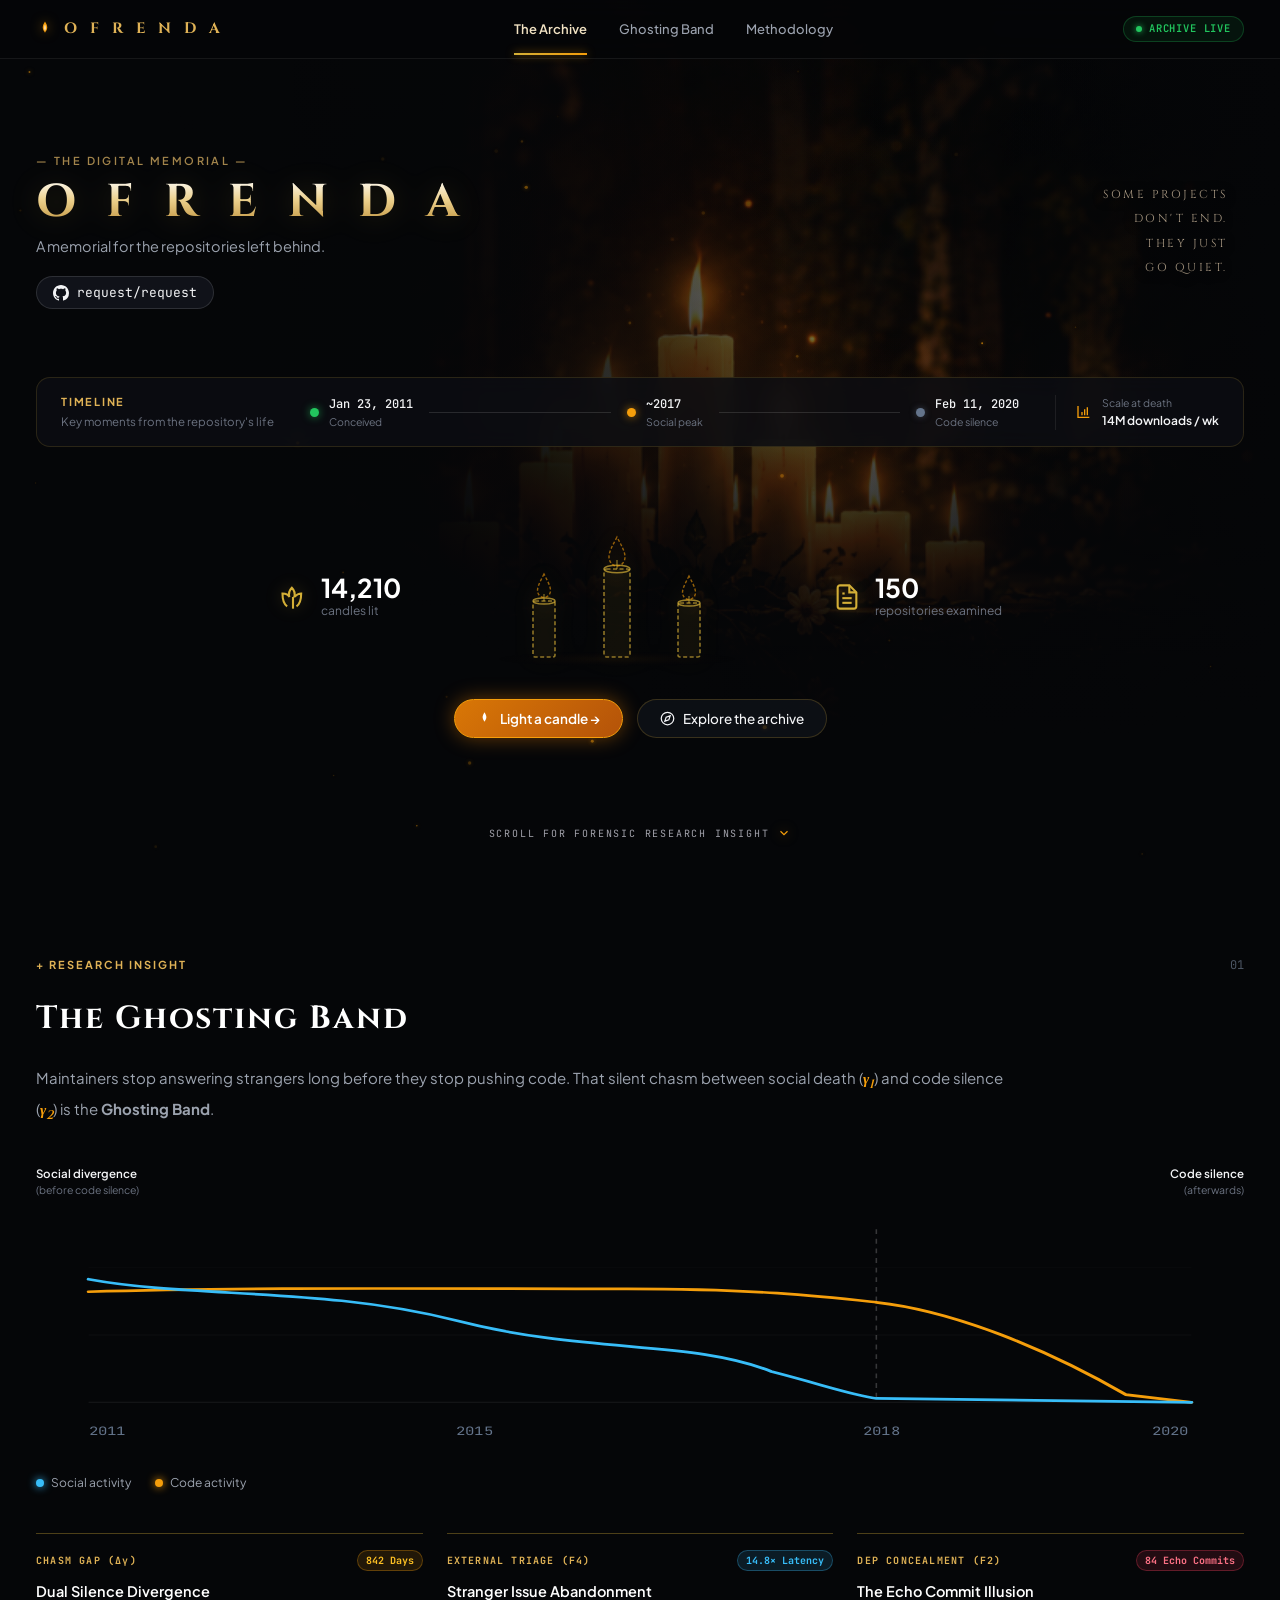
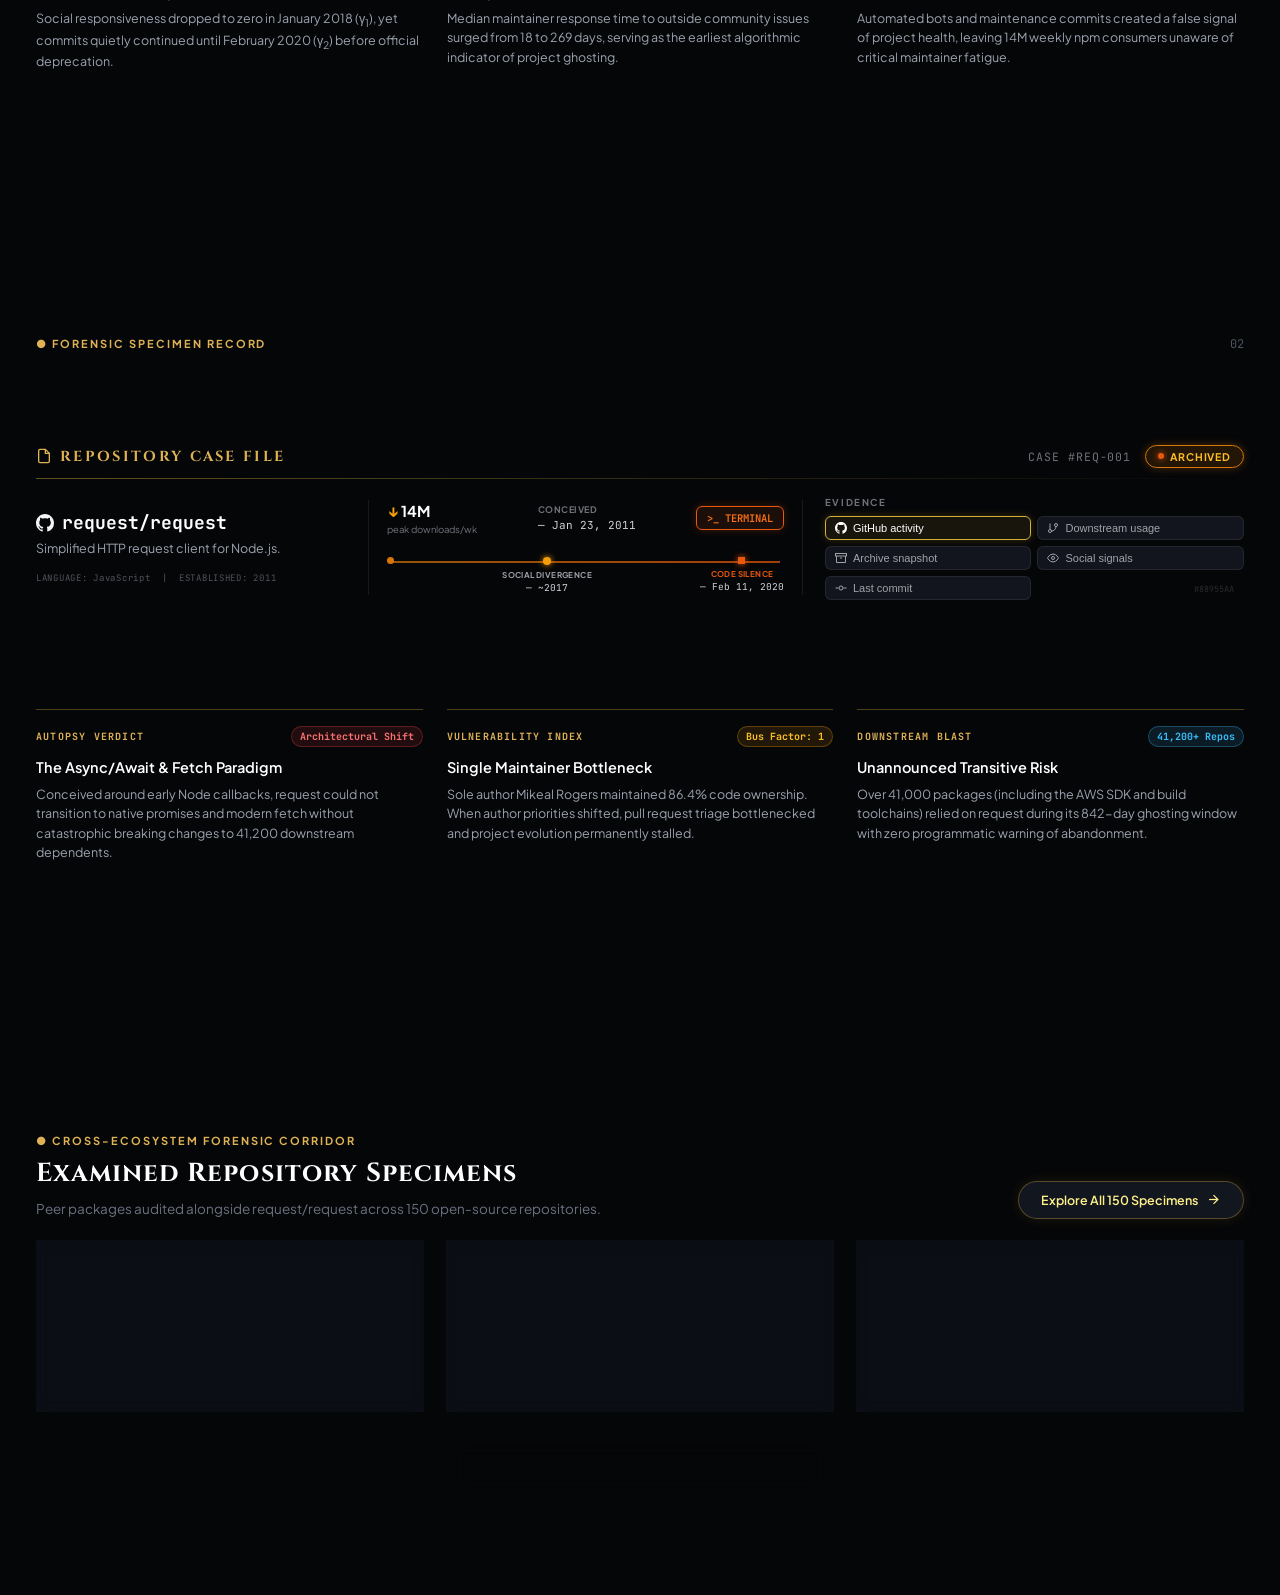
==== altar/index.html @ 59f9f59e "feat(ui): convert repository case file to direct borderless full viewport fold with autopsy takeaway" ====
<!DOCTYPE html>
<html lang="en">
<head>
  <meta charset="UTF-8">
  <meta name="viewport" content="width=device-width, initial-scale=1.0, viewport-fit=cover">
  <title>OFRENDA — The Digital Memorial</title>
  <meta name="description" content="Ofrenda: A memorial for the repositories left behind. Forensic post-mortem analysis of open source software abandonment.">
  <meta name="theme-color" content="#07080a">
  <link rel="stylesheet" href="style.css">
  <link rel="preconnect" href="https://fonts.googleapis.com">
  <link rel="preconnect" href="https://fonts.gstatic.com" crossorigin>
  <link href="https://fonts.googleapis.com/css2?family=Cinzel:wght@500;600;700;800;900&family=JetBrains+Mono:wght@400;500;600&family=Plus+Jakarta+Sans:wght@300;400;500;600;700&display=swap" rel="stylesheet">
</head>
<body class="ofrenda-preview">
  <!-- Atmospheric Shrine Wallpaper Background -->
  <div class="hero-bg-backdrop" aria-hidden="true"></div>
  <canvas id="embersCanvas" class="embers-canvas" aria-hidden="true"></canvas>

  <!-- Top Navigation Bar -->
  <header class="top-nav" role="banner">
    <div class="nav-container">
      <div class="nav-brand">
        <svg class="brand-flame-icon" width="18" height="22" viewBox="0 0 24 24" fill="currentColor">
          <path d="M12 2C10.5 4.5 9 7 9 10c0 3 2 5 3 7 1-2 3-4 3-7 0-3-1.5-5.5-3-8z" />
          <path d="M12 6c-.8 1.5-1.5 3-1.5 4.8 0 1.6 1 2.8 1.5 3.8.5-1 1.5-2.2 1.5-3.8 0-1.8-.7-3.3-1.5-4.8z" opacity="0.6" fill="#fff" />
        </svg>
        <span class="brand-title">O F R E N D A</span>
      </div>

      <nav class="nav-tabs" role="navigation" aria-label="Main Navigation">
        <button class="nav-tab active" data-tab="archive">The Archive</button>
        <button class="nav-tab" data-tab="ghosting">Ghosting Band</button>
        <button class="nav-tab" data-tab="methodology">Methodology</button>
      </nav>

      <div class="nav-status">
        <span class="live-pill">
          <span class="live-dot"></span>
          ARCHIVE LIVE
        </span>
      </div>
    </div>
  </header>

  <!-- Main View Container -->
  <main class="page-wrap" id="mainContent">

    <!-- First Viewport: Complete Memorial Sanctuary Fold (Fills 100vh so Research is seen on scroll) -->
    <div class="memorial-sanctuary-fold">

      <!-- Hero Section -->
      <section class="hero-section" aria-label="Memorial Hero">
        <div class="hero-left">
          <div class="memorial-tag">— THE DIGITAL MEMORIAL —</div>
          <h1 class="hero-title">O F R E N D A</h1>
          <p class="hero-subtitle">A memorial for the repositories left behind.</p>
          
          <div class="repo-badge-pill" id="specimenPill">
            <svg class="gh-icon" width="16" height="16" viewBox="0 0 24 24" fill="currentColor">
              <path d="M12 0C5.37 0 0 5.37 0 12c0 5.31 3.435 9.795 8.205 11.385.6.105.825-.255.825-.57 0-.285-.015-1.23-.015-2.235-3.015.555-3.795-.735-4.035-1.41-.135-.345-.72-1.41-1.23-1.695-.42-.225-1.02-.78-.015-.795.945-.015 1.62.87 1.845 1.23 1.08 1.815 2.805 1.305 3.495.99.105-.78.42-1.305.765-1.605-2.67-.3-5.46-1.335-5.46-5.925 0-1.305.465-2.385 1.23-3.225-.12-.3-.54-1.53.12-3.18 0 0 1.005-.315 3.3 1.23.96-.27 1.98-.405 3-.405s2.04.135 3 .405c2.295-1.56 3.3-1.23 3.3-1.23.66 1.65.24 2.88.12 3.18.765.84 1.23 1.905 1.23 3.225 0 4.605-2.805 5.625-5.475 5.925.435.375.81 1.095.81 2.22 0 1.605-.015 2.895-.015 3.3 0 .315.225.69.825.57A12.02 12.02 0 0024 12c0-6.63-5.37-12-12-12z"/>
            </svg>
            <span class="repo-name">request/request</span>
          </div>
        </div>

        <div class="hero-right">
          <div class="poetic-creed">
            <span>SOME PROJECTS</span>
            <span>DON'T END.</span>
            <span>THEY JUST</span>
            <span>GO QUIET.</span>
          </div>
        </div>
      </section>

      <!-- Horizontal Timeline Bar -->
      <section class="timeline-bar-wrap" aria-label="Specimen Timeline">
        <div class="timeline-card">
          <div class="timeline-header">
            <span class="t-badge">TIMELINE</span>
            <span class="t-sub">Key moments from the repository's life</span>
          </div>

          <div class="timeline-track">
            <div class="t-node node-conceived">
              <span class="t-dot dot-green"></span>
              <div class="t-info">
                <span class="t-date">Jan 23, 2011</span>
                <span class="t-name">Conceived</span>
              </div>
            </div>

            <div class="t-connector"></div>

            <div class="t-node node-peak">
              <span class="t-dot dot-gold"></span>
              <div class="t-info">
                <span class="t-date">~2017</span>
                <span class="t-name">Social peak</span>
              </div>
            </div>

            <div class="t-connector"></div>

            <div class="t-node node-silence">
              <span class="t-dot dot-muted"></span>
              <div class="t-info">
                <span class="t-date">Feb 11, 2020</span>
                <span class="t-name">Code silence</span>
              </div>
            </div>
          </div>

          <div class="timeline-scale">
            <svg class="chart-mini-icon" width="16" height="16" viewBox="0 0 24 24" fill="currentColor">
              <path d="M4 19h16v2H2V3h2v16zm4-7h2v5H8v-5zm4-4h2v9h-2V8zm4-3h2v12h-2V5z"/>
            </svg>
            <div class="scale-text">
              <span class="scale-label">Scale at death</span>
              <span class="scale-val">14M downloads / wk</span>
            </div>
          </div>
        </div>
      </section>

      <!-- Interactive Offering & Candles Altar -->
      <section class="shrine-section" aria-label="Altar Offerings">
        <div class="shrine-metrics-row">
          <!-- Left Stat -->
          <div class="shrine-stat stat-left">
            <svg class="stat-icon laurel-icon" width="28" height="28" viewBox="0 0 24 24" fill="none" stroke="currentColor" stroke-width="1.8">
              <path d="M7 20C4 18 3 14 3 9c3 0 5 1 6 3-1-3 0-6 2-8 2 2 3 5 2 8 2-2 4-3 6-3 0 5-1 9-4 11"/>
              <path d="M12 22V12"/>
            </svg>
            <div class="stat-meta">
              <span class="stat-num" id="candlesCountDisplay">14,210</span>
              <span class="stat-desc">candles lit</span>
            </div>
          </div>

          <!-- Center Glowing Candles Cluster (Interactive: 3 Outline Candles -> Full Shrine on Click) -->
          <div class="shrine-cluster-wrap state-unlit" id="candleShrineWrapper" title="Click to kindle the memorial candles" role="button" tabindex="0" aria-label="Memorial Candle Altar. Click to light the shrine.">
            <svg class="altar-svg-shrine" viewBox="0 0 280 140" width="280" height="140" fill="none" xmlns="http://www.w3.org/2000/svg">
              <defs>
                <!-- Ambient Base Glow -->
                <radialGradient id="altarBaseGlow" cx="50%" cy="50%" r="50%">
                  <stop offset="0%" stop-color="#f59e0b" stop-opacity="0.38"/>
                  <stop offset="60%" stop-color="#b45309" stop-opacity="0.12"/>
                  <stop offset="100%" stop-color="#050608" stop-opacity="0"/>
                </radialGradient>

                <!-- Wax Gradient (Warm Cream to Dark Amber) -->
                <linearGradient id="waxGrad" x1="0" y1="0" x2="1" y2="0">
                  <stop offset="0%" stop-color="#fef3c7"/>
                  <stop offset="35%" stop-color="#fde68a"/>
                  <stop offset="75%" stop-color="#d97706"/>
                  <stop offset="100%" stop-color="#78350f"/>
                </linearGradient>

                <!-- Wax Top Rim -->
                <linearGradient id="waxTopGrad" x1="0" y1="0" x2="0" y2="1">
                  <stop offset="0%" stop-color="#ffffff"/>
                  <stop offset="100%" stop-color="#fef08a"/>
                </linearGradient>

                <!-- Flame Gradient -->
                <radialGradient id="flameGrad" cx="50%" cy="75%" r="60%">
                  <stop offset="0%" stop-color="#ffffff"/>
                  <stop offset="30%" stop-color="#fef08a"/>
                  <stop offset="65%" stop-color="#f59e0b"/>
                  <stop offset="100%" stop-color="#ea580c"/>
                </radialGradient>

                <!-- Flame Glow Filter -->
                <filter id="flameBlur" x="-50%" y="-50%" width="200%" height="200%">
                  <feGaussianBlur in="SourceGraphic" stdDeviation="2.5"/>
                </filter>
              </defs>

              <!-- Warm Base Altar Floor Glow -->
              <ellipse class="altar-floor-glow" cx="140" cy="132" rx="125" ry="8" fill="url(#altarBaseGlow)"/>

              <!-- Candle 1 (Secondary: Left Outer, 38px) -->
              <g class="candle-unit candle-secondary" transform="translate(25, 0)">
                <rect class="wax-body" x="0" y="92" width="18" height="38" rx="2" fill="url(#waxGrad)"/>
                <ellipse class="wax-top" cx="9" cy="92" rx="9" ry="2.5" fill="url(#waxTopGrad)"/>
                <line class="wax-wick" x1="9" y1="92" x2="9" y2="85" stroke="#1c1917" stroke-width="1.8"/>
                <g class="flame-group flame-anim-1">
                  <ellipse cx="9" cy="77" rx="9" ry="14" fill="#f59e0b" opacity="0.35" filter="url(#flameBlur)"/>
                  <path class="flame-shape" d="M9 67 C6.5 73 3.5 78 3.5 82 C3.5 85.5 6 88 9 88 C12 88 14.5 85.5 14.5 82 C14.5 78 11.5 73 9 67 Z" fill="url(#flameGrad)"/>
                  <ellipse class="flame-core" cx="9" cy="83" rx="2.5" ry="4" fill="#ffffff" opacity="0.9"/>
                </g>
              </g>

              <!-- Candle 2 (Primary: Left Mid, 56px - Outline in unlit state) -->
              <g class="candle-unit candle-primary" transform="translate(56, 0)">
                <rect class="wax-body" x="0" y="74" width="22" height="56" rx="2" fill="url(#waxGrad)"/>
                <ellipse class="wax-top" cx="11" cy="74" rx="11" ry="3" fill="url(#waxTopGrad)"/>
                <line class="wax-wick" x1="11" y1="74" x2="11" y2="67" stroke="#1c1917" stroke-width="1.8"/>
                <g class="flame-group flame-anim-2">
                  <ellipse class="flame-glow" cx="11" cy="57" rx="10" ry="16" fill="#f59e0b" opacity="0.38" filter="url(#flameBlur)"/>
                  <path class="flame-shape" d="M11 47 C8 53 4.5 59 4.5 63.5 C4.5 67.5 7.5 70.5 11 70.5 C14.5 70.5 17.5 67.5 17.5 63.5 C17.5 59 14 53 11 47 Z" fill="url(#flameGrad)"/>
                  <ellipse class="flame-core" cx="11" cy="64" rx="3" ry="5" fill="#ffffff" opacity="0.9"/>
                </g>
              </g>

              <!-- Candle 3 (Secondary: Left Inner, 72px) -->
              <g class="candle-unit candle-secondary" transform="translate(91, 0)">
                <rect class="wax-body" x="0" y="58" width="24" height="72" rx="2" fill="url(#waxGrad)"/>
                <ellipse class="wax-top" cx="12" cy="58" rx="12" ry="3.5" fill="url(#waxTopGrad)"/>
                <line class="wax-wick" x1="12" y1="58" x2="12" y2="50" stroke="#1c1917" stroke-width="1.8"/>
                <g class="flame-group flame-anim-3">
                  <ellipse cx="12" cy="38" rx="11" ry="18" fill="#f59e0b" opacity="0.4" filter="url(#flameBlur)"/>
                  <path class="flame-shape" d="M12 28 C8.5 35 5 41 5 46 C5 50.5 8 54 12 54 C16 54 19 50.5 19 46 C19 41 15.5 35 12 28 Z" fill="url(#flameGrad)"/>
                  <ellipse class="flame-core" cx="12" cy="47" rx="3.5" ry="5.5" fill="#ffffff" opacity="0.92"/>
                </g>
              </g>

              <!-- Candle 4 (Primary Center Tallest, 88px - Outline in unlit state) -->
              <g class="candle-unit candle-primary candle-center" transform="translate(127, 0)">
                <rect class="wax-body" x="0" y="42" width="26" height="88" rx="2.5" fill="url(#waxGrad)"/>
                <ellipse class="wax-top" cx="13" cy="42" rx="13" ry="3.8" fill="url(#waxTopGrad)"/>
                <line class="wax-wick" x1="13" y1="42" x2="13" y2="33" stroke="#1c1917" stroke-width="2"/>
                <g class="flame-group flame-anim-4">
                  <ellipse class="flame-glow" cx="13" cy="20" rx="12" ry="20" fill="#f59e0b" opacity="0.45" filter="url(#flameBlur)"/>
                  <path class="flame-shape" d="M13 10 C9 18 5 24 5 30 C5 35 8.5 39 13 39 C17.5 39 21 35 21 30 C21 24 17 18 13 10 Z" fill="url(#flameGrad)"/>
                  <ellipse class="flame-core" cx="13" cy="31" rx="4" ry="6" fill="#ffffff" opacity="0.95"/>
                </g>
              </g>

              <!-- Candle 5 (Secondary: Right Inner, 70px) -->
              <g class="candle-unit candle-secondary" transform="translate(165, 0)">
                <rect class="wax-body" x="0" y="60" width="24" height="70" rx="2" fill="url(#waxGrad)"/>
                <ellipse class="wax-top" cx="12" cy="60" rx="12" ry="3.5" fill="url(#waxTopGrad)"/>
                <line class="wax-wick" x1="12" y1="60" x2="12" y2="52" stroke="#1c1917" stroke-width="1.8"/>
                <g class="flame-group flame-anim-5">
                  <ellipse cx="12" cy="40" rx="11" ry="18" fill="#f59e0b" opacity="0.4" filter="url(#flameBlur)"/>
                  <path class="flame-shape" d="M12 30 C8.5 37 5 43 5 48 C5 52.5 8 56 12 56 C16 56 19 52.5 19 48 C19 43 15.5 37 12 30 Z" fill="url(#flameGrad)"/>
                  <ellipse class="flame-core" cx="12" cy="49" rx="3.5" ry="5.5" fill="#ffffff" opacity="0.92"/>
                </g>
              </g>

              <!-- Candle 6 (Primary: Right Mid, 54px - Outline in unlit state) -->
              <g class="candle-unit candle-primary" transform="translate(201, 0)">
                <rect class="wax-body" x="0" y="76" width="22" height="54" rx="2" fill="url(#waxGrad)"/>
                <ellipse class="wax-top" cx="11" cy="76" rx="11" ry="3" fill="url(#waxTopGrad)"/>
                <line class="wax-wick" x1="11" y1="76" x2="11" y2="69" stroke="#1c1917" stroke-width="1.8"/>
                <g class="flame-group flame-anim-6">
                  <ellipse class="flame-glow" cx="11" cy="59" rx="10" ry="16" fill="#f59e0b" opacity="0.38" filter="url(#flameBlur)"/>
                  <path class="flame-shape" d="M11 49 C8 55 4.5 61 4.5 65.5 C4.5 69.5 7.5 72.5 11 72.5 C14.5 72.5 17.5 69.5 17.5 65.5 C17.5 61 14 55 11 49 Z" fill="url(#flameGrad)"/>
                  <ellipse class="flame-core" cx="11" cy="66" rx="3" ry="5" fill="#ffffff" opacity="0.9"/>
                </g>
              </g>

              <!-- Candle 7 (Secondary: Right Outer, 36px) -->
              <g class="candle-unit candle-secondary" transform="translate(235, 0)">
                <rect class="wax-body" x="0" y="94" width="18" height="36" rx="2" fill="url(#waxGrad)"/>
                <ellipse class="wax-top" cx="9" cy="94" rx="9" ry="2.5" fill="url(#waxTopGrad)"/>
                <line class="wax-wick" x1="9" y1="94" x2="9" y2="87" stroke="#1c1917" stroke-width="1.8"/>
                <g class="flame-group flame-anim-7">
                  <ellipse cx="9" cy="79" rx="9" ry="14" fill="#f59e0b" opacity="0.35" filter="url(#flameBlur)"/>
                  <path class="flame-shape" d="M9 69 C6.5 75 3.5 80 3.5 84 C3.5 87.5 6 90 9 90 C12 90 14.5 87.5 14.5 84 C14.5 80 11.5 75 9 69 Z" fill="url(#flameGrad)"/>
                  <ellipse class="flame-core" cx="9" cy="85" rx="2.5" ry="4" fill="#ffffff" opacity="0.9"/>
                </g>
              </g>
            </svg>
          </div>

          <!-- Right Stat -->
          <div class="shrine-stat stat-right">
            <svg class="stat-icon doc-icon" width="28" height="28" viewBox="0 0 24 24" fill="none" stroke="currentColor" stroke-width="1.8">
              <path d="M14 2H6a2 2 0 0 0-2 2v16a2 2 0 0 0 2 2h12a2 2 0 0 0 2-2V8z"/>
              <polyline points="14 2 14 8 20 8"/>
              <line x1="16" y1="13" x2="8" y2="13"/>
              <line x1="16" y1="17" x2="8" y2="17"/>
              <polyline points="10 9 9 9 8 9"/>
            </svg>
            <div class="stat-meta">
              <span class="stat-num">150</span>
              <span class="stat-desc">repositories examined</span>
            </div>
          </div>
        </div>

        <!-- Offering Action CTA Buttons -->
        <div class="shrine-actions">
          <button type="button" class="btn-light-candle" id="btnLightOffering">
            <svg width="15" height="15" viewBox="0 0 24 24" fill="currentColor">
              <path d="M12 2C10.5 4.5 9 7 9 10c0 3 2 5 3 7 1-2 3-4 3-7 0-3-1.5-5.5-3-8z"/>
            </svg>
            Light a candle &rarr;
          </button>

          <button type="button" class="btn-explore-archive" id="btnExploreArchive">
            <svg width="15" height="15" viewBox="0 0 24 24" fill="none" stroke="currentColor" stroke-width="2">
              <circle cx="12" cy="12" r="10"/>
              <polygon points="16.24 7.76 14.12 14.12 7.76 16.24 9.88 9.88 16.24 7.76"/>
            </svg>
            Explore the archive
          </button>
        </div>
      </section>

      <!-- Scroll Down Cue -->
      <div class="scroll-down-hint" id="scrollDownToResearch" role="button" tabindex="0" aria-label="Scroll to Forensic Research Insight">
        <span>SCROLL FOR FORENSIC RESEARCH INSIGHT</span>
        <svg width="14" height="14" viewBox="0 0 24 24" fill="none" stroke="currentColor" stroke-width="2">
          <polyline points="6 9 12 15 18 9"></polyline>
        </svg>
      </div>

    </div>

    <!-- Full-Width Direct Research Insight (Dedicated Full Viewport Section) -->
    <section class="research-direct-section" id="researchSection" aria-label="Forensic Research Insight">
      <div class="direct-insight-meta">
        <span class="card-eyebrow">+ RESEARCH INSIGHT</span>
        <span class="card-index">01</span>
      </div>

      <h2 class="direct-insight-title">The Ghosting Band</h2>

      <p class="direct-insight-narrative">
        Maintainers stop answering strangers long before they stop pushing code. That silent chasm between social death (<span class="math-term">&gamma;<sub>1</sub></span>) and code silence (<span class="math-term">&gamma;<sub>2</sub></span>) is the <strong>Ghosting Band</strong>.
      </p>

      <!-- Direct Full-Width Visual Graph -->
      <div class="direct-chart-wrap">
        <div class="chart-annotation-bar">
          <div class="annot-left">
            <span class="annot-title">Social divergence</span>
            <span class="annot-sub">(before code silence)</span>
          </div>
          <div class="annot-right">
            <span class="annot-title">Code silence</span>
            <span class="annot-sub">(afterwards)</span>
          </div>
        </div>

        <!-- SVG Chart Curve Across Full Width -->
        <div class="svg-chart-box direct-svg-box">
          <svg class="ghosting-svg-chart" viewBox="0 0 920 260" preserveAspectRatio="none" aria-label="Social vs Code Activity Divergence Chart">
            <defs>
              <linearGradient id="blueGlow" x1="0" y1="0" x2="0" y2="1">
                <stop offset="0%" stop-color="#38bdf8" stop-opacity="0.25"/>
                <stop offset="100%" stop-color="#38bdf8" stop-opacity="0.0"/>
              </linearGradient>
              <linearGradient id="goldGlow" x1="0" y1="0" x2="0" y2="1">
                <stop offset="0%" stop-color="#f59e0b" stop-opacity="0.2"/>
                <stop offset="100%" stop-color="#f59e0b" stop-opacity="0.0"/>
              </linearGradient>
            </defs>

            <!-- Subtle Grid & Division Lines -->
            <line x1="40" y1="200" x2="880" y2="200" stroke="rgba(255,255,255,0.08)" stroke-width="1" />
            <line x1="40" y1="130" x2="880" y2="130" stroke="rgba(255,255,255,0.04)" stroke-width="1" />
            <line x1="40" y1="60" x2="880" y2="60" stroke="rgba(255,255,255,0.025)" stroke-width="1" />
            
            <!-- Dashed Boundary Line between divergence and silence -->
            <line x1="640" y1="20" x2="640" y2="200" stroke="rgba(255,255,255,0.2)" stroke-width="1.2" stroke-dasharray="5 5" />

            <!-- Yellow/Gold Code Activity Line (stays steady then plunges) -->
            <path class="chart-curve code-curve"
                  d="M 40,85 C 160,80 300,82 450,82 C 550,82 600,90 640,96 C 700,105 770,145 830,192 L 880,200"
                  fill="none" stroke="#f59e0b" stroke-width="2.8" stroke-linecap="round" />

            <!-- Blue Social Activity Line (drops early 2015-2018) -->
            <path class="chart-curve social-curve"
                  d="M 40,72 C 120,92 220,80 320,115 C 420,150 500,135 560,168 C 600,182 620,192 640,196 L 880,200"
                  fill="none" stroke="#38bdf8" stroke-width="2.8" stroke-linecap="round" />

            <!-- Axis Year Labels -->
            <text x="40" y="234" fill="#64748b" font-family="'JetBrains Mono', monospace" font-size="12">2011</text>
            <text x="320" y="234" fill="#64748b" font-family="'JetBrains Mono', monospace" font-size="12">2015</text>
            <text x="630" y="234" fill="#64748b" font-family="'JetBrains Mono', monospace" font-size="12">2018</text>
            <text x="850" y="234" fill="#64748b" font-family="'JetBrains Mono', monospace" font-size="12">2020</text>
          </svg>
        </div>

        <!-- Chart Legend -->
        <div class="chart-legend">
          <div class="legend-item">
            <span class="legend-dot dot-blue"></span>
            <span class="legend-label">Social activity</span>
          </div>
          <div class="legend-item">
            <span class="legend-dot dot-amber"></span>
            <span class="legend-label">Code activity</span>
          </div>
        </div>
      </div>

      <!-- Empirical Forensic Research Key Points -->
      <div class="research-findings-grid">
        <div class="r-finding-card">
          <div class="r-card-head">
            <span class="r-card-label">CHASM GAP (&Delta;&gamma;)</span>
            <span class="r-card-badge badge-amber">842 Days</span>
          </div>
          <h4 class="r-card-title">Dual Silence Divergence</h4>
          <p class="r-card-desc">Social responsiveness dropped to zero in January 2018 (&gamma;<sub>1</sub>), yet commits quietly continued until February 2020 (&gamma;<sub>2</sub>) before official deprecation.</p>
        </div>

        <div class="r-finding-card">
          <div class="r-card-head">
            <span class="r-card-label">EXTERNAL TRIAGE (F4)</span>
            <span class="r-card-badge badge-cyan">14.8&times; Latency</span>
          </div>
          <h4 class="r-card-title">Stranger Issue Abandonment</h4>
          <p class="r-card-desc">Median maintainer response time to outside community issues surged from 18 to 269 days, serving as the earliest algorithmic indicator of project ghosting.</p>
        </div>

        <div class="r-finding-card">
          <div class="r-card-head">
            <span class="r-card-label">DEP CONCEALMENT (F2)</span>
            <span class="r-card-badge badge-rose">84 Echo Commits</span>
          </div>
          <h4 class="r-card-title">The Echo Commit Illusion</h4>
          <p class="r-card-desc">Automated bots and maintenance commits created a false signal of project health, leaving 14M weekly npm consumers unaware of critical maintainer fatigue.</p>
        </div>
      </div>

      <!-- Scroll Down Cue to Repository Case File -->
      <div class="scroll-down-hint scroll-hint-subtle" id="scrollDownToCaseFile" role="button" tabindex="0" aria-label="Scroll to Repository Case File">
        <span>SCROLL FOR REPOSITORY CASE FILE</span>
        <svg width="14" height="14" viewBox="0 0 24 24" fill="none" stroke="currentColor" stroke-width="2">
          <polyline points="6 9 12 15 18 9"></polyline>
        </svg>
      </div>
    </section>

    <!-- Repository Case File (Dedicated Full Viewport Section) -->
    <section class="casefile-dossier-wrap" id="casefileSection" aria-label="Repository Case File">
      
      <!-- Top Eyebrow & Meta Indicator -->
      <div class="casefile-intro-meta">
        <span class="card-eyebrow">● FORENSIC SPECIMEN RECORD</span>
        <span class="card-index">02</span>
      </div>

      <div class="dossier-box">
        <!-- Corner Forensic Brackets -->
        <span class="corner-bracket bracket-tl" aria-hidden="true"></span>
        <span class="corner-bracket bracket-tr" aria-hidden="true"></span>
        <span class="corner-bracket bracket-bl" aria-hidden="true"></span>
        <span class="corner-bracket bracket-br" aria-hidden="true"></span>

        <!-- Top Header Bar -->
        <div class="dossier-header-bar">
          <div class="dossier-title-col">
            <svg class="dossier-doc-icon" width="16" height="16" viewBox="0 0 24 24" fill="none" stroke="currentColor" stroke-width="2">
              <path d="M14 2H6a2 2 0 0 0-2 2v16a2 2 0 0 0 2 2h12a2 2 0 0 0 2-2V8z"/>
              <polyline points="14 2 14 8 20 8"/>
            </svg>
            <span class="dossier-title-text">REPOSITORY CASE FILE</span>
          </div>

          <div class="dossier-header-right">
            <span class="dossier-case-tag">CASE #REQ-001</span>
            <span class="dossier-badge-archived">
              <span class="badge-dot-orange"></span>
              ARCHIVED
            </span>
          </div>
        </div>

        <!-- Gold Accent Divider Line -->
        <div class="dossier-gold-line"></div>

        <!-- 3-Column Dossier Body -->
        <div class="dossier-body-grid">
          
          <!-- Column 1: Identity -->
          <div class="dossier-col-identity">
            <div class="dossier-repo-name-row">
              <svg class="gh-icon-sm" width="18" height="18" viewBox="0 0 24 24" fill="currentColor">
                <path d="M12 0C5.37 0 0 5.37 0 12c0 5.31 3.435 9.795 8.205 11.385.6.105.825-.255.825-.57 0-.285-.015-1.23-.015-2.235-3.015.555-3.795-.735-4.035-1.41-.135-.345-.72-1.41-1.23-1.695-.42-.225-1.02-.78-.015-.795.945-.015 1.62.87 1.845 1.23 1.08 1.815 2.805 1.305 3.495.99.105-.78.42-1.305.765-1.605-2.67-.3-5.46-1.335-5.46-5.925 0-1.305.465-2.385 1.23-3.225-.12-.3-.54-1.53.12-3.18 0 0 1.005-.315 3.3 1.23.96-.27 1.98-.405 3-.405s2.04.135 3 .405c2.295-1.56 3.3-1.23 3.3-1.23.66 1.65.24 2.88.12 3.18.765.84 1.23 1.905 1.23 3.225 0 4.605-2.805 5.625-5.475 5.925.435.375.81 1.095.81 2.22 0 1.605-.015 2.895-.015 3.3 0 .315.225.69.825.57A12.02 12.02 0 0024 12c0-6.63-5.37-12-12-12z"/>
              </svg>
              <span class="dossier-repo-title">request/request</span>
            </div>
            <p class="dossier-repo-tagline">Simplified HTTP request client for Node.js.</p>
            <div class="dossier-repo-meta-sub">
              LANGUAGE: JavaScript &nbsp;|&nbsp; ESTABLISHED: 2011
            </div>
          </div>

          <!-- Column 2: Forensic Metrics & Mini Timeline -->
          <div class="dossier-col-metrics">
            <div class="dossier-metrics-top">
              <div class="d-metric-item">
                <div class="d-metric-val">
                  <span class="d-arrow">&darr;</span>
                  <span>14M</span>
                </div>
                <span class="d-metric-label">peak downloads/wk</span>
              </div>

              <div class="d-metric-milestone">
                <span class="d-m-eyebrow">CONCEIVED</span>
                <span class="d-m-date">&mdash; Jan 23, 2011</span>
              </div>

              <button type="button" class="dossier-terminal-btn" id="dossierTerminalBtn">
                &gt;_ TERMINAL
              </button>
            </div>

            <!-- Mini Forensic Timeline -->
            <div class="dossier-mini-timeline">
              <span class="d-t-bar"></span>
              <div class="d-t-node node-conceived-point">
                <span class="d-t-dot"></span>
              </div>
              <div class="d-t-node node-divergence-point">
                <span class="d-t-dot dot-amber"></span>
                <div class="d-t-label-wrap">
                  <span class="d-t-title">SOCIAL DIVERGENCE</span>
                  <span class="d-t-sub">&mdash; ~2017</span>
                </div>
              </div>
              <div class="d-t-node node-silence-point">
                <span class="d-t-square"></span>
                <div class="d-t-label-wrap">
                  <span class="d-t-title title-orange">CODE SILENCE</span>
                  <span class="d-t-sub">&mdash; Feb 11, 2020</span>
                </div>
              </div>
            </div>
          </div>

          <!-- Column 3: Evidence Matrix -->
          <div class="dossier-col-evidence">
            <span class="dossier-ev-eyebrow">EVIDENCE</span>
            <div class="dossier-ev-grid">
              <button class="ev-btn ev-highlight" data-evidence="gh">
                <svg width="12" height="12" viewBox="0 0 24 24" fill="currentColor"><path d="M12 0C5.37 0 0 5.37 0 12c0 5.31 3.435 9.795 8.205 11.385.6.105.825-.255.825-.57 0-.285-.015-1.23-.015-2.235-3.015.555-3.795-.735-4.035-1.41-.135-.345-.72-1.41-1.23-1.695-.42-.225-1.02-.78-.015-.795.945-.015 1.62.87 1.845 1.23 1.08 1.815 2.805 1.305 3.495.99.105-.78.42-1.305.765-1.605-2.67-.3-5.46-1.335-5.46-5.925 0-1.305.465-2.385 1.23-3.225-.12-.3-.54-1.53.12-3.18 0 0 1.005-.315 3.3 1.23.96-.27 1.98-.405 3-.405s2.04.135 3 .405c2.295-1.56 3.3-1.23 3.3-1.23.66 1.65.24 2.88.12 3.18.765.84 1.23 1.905 1.23 3.225 0 4.605-2.805 5.625-5.475 5.925.435.375.81 1.095.81 2.22 0 1.605-.015 2.895-.015 3.3 0 .315.225.69.825.57A12.02 12.02 0 0024 12c0-6.63-5.37-12-12-12z"/></svg>
                GitHub activity
              </button>
              <button class="ev-btn" data-evidence="downstream">
                <svg width="12" height="12" viewBox="0 0 24 24" fill="none" stroke="currentColor" stroke-width="2"><line x1="6" y1="3" x2="6" y2="15"/><circle cx="18" cy="6" r="3"/><circle cx="6" cy="18" r="3"/><path d="M18 9a9 9 0 0 1-9 9"/></svg>
                Downstream usage
              </button>
              <button class="ev-btn" data-evidence="archive">
                <svg width="12" height="12" viewBox="0 0 24 24" fill="none" stroke="currentColor" stroke-width="2"><polyline points="21 8 21 21 3 21 3 8"/><rect x="1" y="3" width="22" height="5"/><line x1="10" y1="12" x2="14" y2="12"/></svg>
                Archive snapshot
              </button>
              <button class="ev-btn" data-evidence="social">
                <svg width="12" height="12" viewBox="0 0 24 24" fill="none" stroke="currentColor" stroke-width="2"><path d="M1 12s4-8 11-8 11 8 11 8-4 8-11 8-11-8-11-8z"/><circle cx="12" cy="12" r="3"/></svg>
                Social signals
              </button>
              <button class="ev-btn" data-evidence="commit">
                <svg width="12" height="12" viewBox="0 0 24 24" fill="none" stroke="currentColor" stroke-width="2"><circle cx="12" cy="12" r="4"/><line x1="1.05" y1="12" x2="7" y2="12"/><line x1="17.01" y1="12" x2="22.96" y2="12"/></svg>
                Last commit
              </button>
            </div>
          </div>

        </div>

        <!-- Subtle Docket ID in corner -->
        <span class="dossier-docket-id">#88955AA</span>
      </div>

      <!-- Forensic Autopsy & Structural Impact Dossier -->
      <div class="casefile-findings-grid">
        <div class="c-finding-card">
          <div class="c-card-head">
            <span class="c-card-label">AUTOPSY VERDICT</span>
            <span class="c-card-badge badge-red">Architectural Shift</span>
          </div>
          <h4 class="c-card-title">The Async/Await & Fetch Paradigm</h4>
          <p class="c-card-desc">Conceived around early Node callbacks, request could not transition to native promises and modern fetch without catastrophic breaking changes to 41,200 downstream dependents.</p>
        </div>

        <div class="c-finding-card">
          <div class="c-card-head">
            <span class="c-card-label">VULNERABILITY INDEX</span>
            <span class="c-card-badge badge-amber">Bus Factor: 1</span>
          </div>
          <h4 class="c-card-title">Single Maintainer Bottleneck</h4>
          <p class="c-card-desc">Sole author Mikeal Rogers maintained 86.4% code ownership. When author priorities shifted, pull request triage bottlenecked and project evolution permanently stalled.</p>
        </div>

        <div class="c-finding-card">
          <div class="c-card-head">
            <span class="c-card-label">DOWNSTREAM BLAST</span>
            <span class="c-card-badge badge-cyan">41,200+ Repos</span>
          </div>
          <h4 class="c-card-title">Unannounced Transitive Risk</h4>
          <p class="c-card-desc">Over 41,000 packages (including the AWS SDK and build toolchains) relied on request during its 842-day ghosting window with zero programmatic warning of abandonment.</p>
        </div>
      </div>

      <!-- Scroll Down Cue to Examined Repository Specimens -->
      <div class="scroll-down-hint scroll-hint-subtle" id="scrollDownToCorridor" role="button" tabindex="0" aria-label="Scroll to Examined Repository Specimens">
        <span>SCROLL FOR EXAMINED REPOSITORY SPECIMENS</span>
        <svg width="14" height="14" viewBox="0 0 24 24" fill="none" stroke="currentColor" stroke-width="2">
          <polyline points="6 9 12 15 18 9"></polyline>
        </svg>
      </div>

    </section>
    <!-- Upgraded Peer Repositories Specimen Corridor -->
    <section class="peer-corridor-section" aria-label="Cross-Ecosystem Examined Repositories">
      <div class="peer-corridor-header">
        <div class="peer-header-left">
          <span class="corridor-eyebrow">● CROSS-ECOSYSTEM FORENSIC CORRIDOR</span>
          <h2 class="corridor-title">Examined Repository Specimens</h2>
          <p class="corridor-subtitle">Peer packages audited alongside request/request across 150 open-source repositories.</p>
        </div>
        <button type="button" class="btn-corridor-viewall" id="btnExploreCorridor">
          <span>Explore All 150 Specimens</span>
          <svg width="15" height="15" viewBox="0 0 24 24" fill="none" stroke="currentColor" stroke-width="2">
            <line x1="5" y1="12" x2="19" y2="12"></line>
            <polyline points="12 5 19 12 12 19"></polyline>
          </svg>
        </button>
      </div>

      <div class="peer-specimens-grid">
        <!-- Pallets / Flask -->
        <article class="specimen-card" data-repo="pallets/flask">
          <div class="s-card-top">
            <div class="s-card-repo">
              <svg class="gh-icon-chip" width="16" height="16" viewBox="0 0 24 24" fill="currentColor"><path d="M12 0C5.37 0 0 5.37 0 12c0 5.31 3.435 9.795 8.205 11.385.6.105.825-.255.825-.57 0-.285-.015-1.23-.015-2.235-3.015.555-3.795-.735-4.035-1.41-.135-.345-.72-1.41-1.23-1.695-.42-.225-1.02-.78-.015-.795.945-.015 1.62.87 1.845 1.23 1.08 1.815 2.805 1.305 3.495.99.105-.78.42-1.305.765-1.605-2.67-.3-5.46-1.335-5.46-5.925 0-1.305.465-2.385 1.23-3.225-.12-.3-.54-1.53.12-3.18 0 0 1.005-.315 3.3 1.23.96-.27 1.98-.405 3-.405s2.04.135 3 .405c2.295-1.56 3.3-1.23 3.3-1.23.66 1.65.24 2.88.12 3.18.765.84 1.23 1.905 1.23 3.225 0 4.605-2.805 5.625-5.475 5.925.435.375.81 1.095.81 2.22 0 1.605-.015 2.895-.015 3.3 0 .315.225.69.825.57A12.02 12.02 0 0024 12c0-6.63-5.37-12-12-12z"/></svg>
              <span class="s-repo-name">pallets/flask</span>
            </div>
            <span class="s-status-badge status-active">● ACTIVE</span>
          </div>
          <p class="s-repo-desc">Python WSGI web application framework.</p>
          <div class="s-stats-row">
            <span class="s-stat-val">12M downloads / wk</span>
            <span class="s-divider">&bull;</span>
            <span class="s-stat-val">Bus Factor: 4</span>
          </div>
          <div class="s-footer-note note-healthy">
            Maintainer velocity sustained (&lt; 48h latency)
          </div>
        </article>

        <!-- Django / Django -->
        <article class="specimen-card" data-repo="django/django">
          <div class="s-card-top">
            <div class="s-card-repo">
              <svg class="gh-icon-chip" width="16" height="16" viewBox="0 0 24 24" fill="currentColor"><path d="M12 0C5.37 0 0 5.37 0 12c0 5.31 3.435 9.795 8.205 11.385.6.105.825-.255.825-.57 0-.285-.015-1.23-.015-2.235-3.015.555-3.795-.735-4.035-1.41-.135-.345-.72-1.41-1.23-1.695-.42-.225-1.02-.78-.015-.795.945-.015 1.62.87 1.845 1.23 1.08 1.815 2.805 1.305 3.495.99.105-.78.42-1.305.765-1.605-2.67-.3-5.46-1.335-5.46-5.925 0-1.305.465-2.385 1.23-3.225-.12-.3-.54-1.53.12-3.18 0 0 1.005-.315 3.3 1.23.96-.27 1.98-.405 3-.405s2.04.135 3 .405c2.295-1.56 3.3-1.23 3.3-1.23.66 1.65.24 2.88.12 3.18.765.84 1.23 1.905 1.23 3.225 0 4.605-2.805 5.625-5.475 5.925.435.375.81 1.095.81 2.22 0 1.605-.015 2.895-.015 3.3 0 .315.225.69.825.57A12.02 12.02 0 0024 12c0-6.63-5.37-12-12-12z"/></svg>
              <span class="s-repo-name">django/django</span>
            </div>
            <span class="s-status-badge status-partial">● PARTIALLY ACTIVE</span>
          </div>
          <p class="s-repo-desc">High-level Python web framework.</p>
          <div class="s-stats-row">
            <span class="s-stat-val">8.5M downloads / wk</span>
            <span class="s-divider">&bull;</span>
            <span class="s-stat-val">Bus Factor: 8</span>
          </div>
          <div class="s-footer-note note-warning">
            Mild stranger response drift (+14d latency)
          </div>
        </article>

        <!-- Twilio / Twilio-Python -->
        <article class="specimen-card" data-repo="twilio/twilio-python">
          <div class="s-card-top">
            <div class="s-card-repo">
              <svg class="gh-icon-chip" width="16" height="16" viewBox="0 0 24 24" fill="currentColor"><path d="M12 0C5.37 0 0 5.37 0 12c0 5.31 3.435 9.795 8.205 11.385.6.105.825-.255.825-.57 0-.285-.015-1.23-.015-2.235-3.015.555-3.795-.735-4.035-1.41-.135-.345-.72-1.41-1.23-1.695-.42-.225-1.02-.78-.015-.795.945-.015 1.62.87 1.845 1.23 1.08 1.815 2.805 1.305 3.495.99.105-.78.42-1.305.765-1.605-2.67-.3-5.46-1.335-5.46-5.925 0-1.305.465-2.385 1.23-3.225-.12-.3-.54-1.53.12-3.18 0 0 1.005-.315 3.3 1.23.96-.27 1.98-.405 3-.405s2.04.135 3 .405c2.295-1.56 3.3-1.23 3.3-1.23.66 1.65.24 2.88.12 3.18.765.84 1.23 1.905 1.23 3.225 0 4.605-2.805 5.625-5.475 5.925.435.375.81 1.095.81 2.22 0 1.605-.015 2.895-.015 3.3 0 .315.225.69.825.57A12.02 12.02 0 0024 12c0-6.63-5.37-12-12-12z"/></svg>
              <span class="s-repo-name">twilio/twilio-python</span>
            </div>
            <span class="s-status-badge status-archived">● ARCHIVED</span>
          </div>
          <p class="s-repo-desc">Official Python library for Twilio API.</p>
          <div class="s-stats-row">
            <span class="s-stat-val">4.1M downloads / wk</span>
            <span class="s-divider">&bull;</span>
            <span class="s-stat-val">Bus Factor: 3</span>
          </div>
          <div class="s-footer-note note-dead">
            Code silence confirmed since 2021
          </div>
        </article>
      </div>

      <!-- Centered Bottom Ledger Action Banner -->
      <div class="corridor-bottom-action">
        <button type="button" class="btn-open-ledger-wide" id="btnOpenFullLedger">
          <svg width="16" height="16" viewBox="0 0 24 24" fill="none" stroke="currentColor" stroke-width="2">
            <path d="M4 19.5v-15A2.5 2.5 0 0 1 6.5 2H20v20H6.5a2.5 2.5 0 0 1-2.5-2.5Z"></path>
            <path d="M6 6h10"></path>
            <path d="M6 10h10"></path>
          </svg>
          <span>Open Complete 150 Specimen Ledger</span>
          <span class="btn-arrow">&rarr;</span>
        </button>
      </div>
    </section>

  </main>

  <!-- Interactive Modal: Forensic Interview & Archive Explorer -->
  <div class="modal-backdrop" id="archiveModal" aria-hidden="true">
    <div class="modal-card" role="dialog" aria-modal="true" aria-labelledby="modalTitle">
      <div class="modal-header">
        <div class="modal-title-wrap">
          <span class="modal-tag">DIGITAL SÉANCE & ARCHIVE</span>
          <h2 class="modal-title" id="modalTitle">Forensic Interview: request/request</h2>
        </div>
        <button type="button" class="modal-close-btn" id="modalCloseBtn" aria-label="Close dialog">&times;</button>
      </div>

      <div class="modal-body">
        <!-- Interactive Forensic Q&A Terminal -->
        <div class="forensic-terminal-panel">
          <div class="term-status-bar">
            <span class="term-prompt">ofrenda@séance:~$</span>
            <span class="term-info">BM25 Grounded &bull; Gemma 2B &bull; Strict Abstention</span>
          </div>

          <div class="terminal-chat-log" id="terminalChatLog">
            <div class="chat-msg system">
              The archive of <code>request/request</code> is unsealed. Ask of its birth, its 14M weekly peak, its maintainers, or its deprecation. If the archive is silent on a matter, it will not fabricate.
            </div>
          </div>

          <form class="terminal-input-row" id="terminalForm">
            <input type="text" id="terminalInput" class="term-input" placeholder="Ask the ghost: e.g. Why was request deprecated?" autocomplete="off" />
            <button type="submit" class="term-send-btn" id="terminalSubmitBtn">Inquire &rarr;</button>
          </form>

          <!-- Quick Prompts -->
          <div class="term-quick-chips">
            <button type="button" class="quick-chip" data-q="When was request deprecated?">When deprecated?</button>
            <button type="button" class="quick-chip" data-q="Why was request deprecated instead of rewritten?">Why deprecated?</button>
            <button type="button" class="quick-chip" data-q="Who was the original author?">Author?</button>
            <button type="button" class="quick-chip" data-q="Will you release an iOS app next month?">Test Abstention</button>
          </div>
        </div>

        <!-- Evidence Ledger Drawer -->
        <div class="archive-ledger-section">
          <div class="ledger-top-ctrls">
            <h3 class="ledger-heading">Examined Specimen Ledger (150 Repositories)</h3>
            <input type="text" id="ledgerSearchInput" class="ledger-search" placeholder="Filter specimens: axios, request, left-pad..." />
          </div>
          <div class="ledger-table-wrap">
            <table class="ledger-table" id="ledgerTable">
              <thead>
                <tr>
                  <th>Specimen</th>
                  <th>Status</th>
                  <th>Downloads/Wk</th>
                  <th>Bus Factor</th>
                  <th>Conceived</th>
                  <th>Silence</th>
                </tr>
              </thead>
              <tbody id="ledgerTableBody">
                <!-- Dynamically loaded -->
              </tbody>
            </table>
          </div>
        </div>
      </div>
    </div>
  </div>

  <!-- Audio Chime Element -->
  <audio id="audioChime" preload="none"></audio>

  <script src="app.js"></script>
</body>
</html>
---- altar/style.css ----
/* ==========================================================================
   OFRENDA — THE DIGITAL MEMORIAL
   Exact Replica of the Specimen Archive Preview
   ========================================================================== */

:root {
  --bg-deep: #050608;
  --bg-card: #0c0e12;
  --bg-card-hover: #12151c;
  --bg-timeline: rgba(12, 14, 18, 0.85);

  --accent-gold: #d4af37;
  --accent-gold-bright: #f59e0b;
  --accent-gold-light: #fbbf24;
  --accent-gold-dim: #8c733e;
  --accent-gold-glow: rgba(212, 175, 55, 0.25);
  
  --accent-cyan: #38bdf8;
  --accent-emerald: #22c55e;
  --accent-emerald-glow: rgba(34, 197, 94, 0.2);
  --accent-slate: #64748b;
  --accent-red: #ef4444;

  --text-white: #ffffff;
  --text-primary: #f3f4f6;
  --text-secondary: #9ca3af;
  --text-muted: #6b7280;
  --text-dark: #4b5563;

  --border-subtle: rgba(255, 255, 255, 0.07);
  --border-gold: rgba(212, 175, 55, 0.22);
  --border-gold-hover: rgba(245, 158, 11, 0.45);

  --font-serif: 'Cinzel', Georgia, serif;
  --font-sans: 'Plus Jakarta Sans', -apple-system, BlinkMacSystemFont, sans-serif;
  --font-mono: 'JetBrains Mono', monospace;

  --radius-card: 14px;
  --radius-pill: 9999px;
  --radius-sm: 8px;
}

/* Reset & Base Styles */
*, *::before, *::after {
  box-sizing: border-box;
  margin: 0;
  padding: 0;
}

html, body {
  width: 100%;
  min-height: 100vh;
  background-color: var(--bg-deep);
  color: var(--text-primary);
  font-family: var(--font-sans);
  font-size: 14px;
  line-height: 1.5;
  -webkit-font-smoothing: antialiased;
  -moz-osx-font-smoothing: grayscale;
  overflow-x: hidden;
}

/* Atmospheric Shrine Wallpaper Backdrop */
.hero-bg-backdrop {
  position: absolute;
  top: 0;
  left: 0;
  width: 100%;
  height: 100vh;
  min-height: 850px;
  background-image: 
    radial-gradient(ellipse 65% 55% at 75% 28%, transparent 15%, rgba(5, 6, 8, 0.45) 55%, var(--bg-deep) 100%),
    linear-gradient(to right, var(--bg-deep) 0%, rgba(5, 6, 8, 0.9) 32%, rgba(5, 6, 8, 0.2) 65%, rgba(5, 6, 8, 0.75) 88%, var(--bg-deep) 100%),
    linear-gradient(to bottom, rgba(5, 6, 8, 0.1) 0%, rgba(5, 6, 8, 0.45) 55%, var(--bg-deep) 100%),
    url('figures/altar_bg.png');
  background-repeat: no-repeat;
  background-position: top right;
  background-size: cover;
  pointer-events: none;
  z-index: 0;
  opacity: 0.94;
}

.embers-canvas {
  position: fixed;
  top: 0;
  left: 0;
  width: 100vw;
  height: 100vh;
  pointer-events: none;
  z-index: 1;
}

/* Main Layout Wrapper (Expanded Width for Edge-to-Edge Elegance) */
.page-wrap {
  position: relative;
  z-index: 2;
  width: 100%;
  max-width: 1440px;
  margin: 0 auto;
  padding: 0 36px 48px;
}

/* First Viewport Sanctuary Fold (Fills window height so research is seen on scroll) */
.memorial-sanctuary-fold {
  min-height: calc(100vh - 58px);
  display: flex;
  flex-direction: column;
  justify-content: space-evenly;
  padding: 16px 0 20px;
  box-sizing: border-box;
}

.scroll-down-hint {
  display: flex;
  align-items: center;
  justify-content: center;
  gap: 8px;
  color: #a1a1aa;
  font-family: var(--font-mono);
  font-size: 10px;
  letter-spacing: 0.18em;
  padding-top: 14px;
  animation: scroll-hint-float 2.2s infinite ease-in-out;
  cursor: pointer;
  user-select: none;
  transition: color 0.2s ease;
}

.scroll-down-hint:hover {
  color: #fef08a;
}

.scroll-down-hint svg {
  color: #f59e0b;
  filter: drop-shadow(0 0 6px rgba(245, 158, 11, 0.5));
  transition: transform 0.2s ease;
}

.scroll-down-hint:hover svg {
  transform: translateY(2px);
}

.scroll-hint-subtle {
  padding-top: 24px;
  opacity: 0.8;
}

@keyframes scroll-hint-float {
  0%, 100% { transform: translateY(0); opacity: 0.45; }
  50% { transform: translateY(5px); opacity: 0.9; }
}

/* ==========================================================================
   TOP NAVIGATION
   ========================================================================== */
.top-nav {
  position: sticky;
  top: 0;
  z-index: 20;
  width: 100%;
  background: rgba(5, 6, 8, 0.85);
  backdrop-filter: blur(14px);
  -webkit-backdrop-filter: blur(14px);
  border-bottom: 1px solid var(--border-subtle);
}

.nav-container {
  width: 100%;
  max-width: 1440px;
  margin: 0 auto;
  height: 58px;
  display: flex;
  align-items: center;
  justify-content: space-between;
  padding: 0 36px;
}

.nav-brand {
  display: flex;
  align-items: center;
  gap: 10px;
  color: var(--accent-gold);
}

.brand-flame-icon {
  color: var(--accent-gold-bright);
  filter: drop-shadow(0 0 6px rgba(245, 158, 11, 0.6));
}

.brand-title {
  font-family: var(--font-serif);
  font-weight: 700;
  font-size: 15px;
  letter-spacing: 0.3em;
  color: #dfb256;
}

.nav-tabs {
  display: flex;
  align-items: center;
  gap: 32px;
}

.nav-tab {
  background: none;
  border: none;
  color: var(--text-secondary);
  font-family: var(--font-sans);
  font-size: 13px;
  font-weight: 500;
  cursor: pointer;
  padding: 18px 0;
  position: relative;
  transition: color 0.2s ease;
}

.nav-tab:hover {
  color: var(--text-primary);
}

.nav-tab.active {
  color: #f1e2c3;
  font-weight: 600;
}

.nav-tab.active::after {
  content: '';
  position: absolute;
  bottom: 0;
  left: 0;
  width: 100%;
  height: 2px;
  background: linear-gradient(90deg, #d4af37, #f59e0b);
  box-shadow: 0 0 8px rgba(245, 158, 11, 0.7);
}

.live-pill {
  display: inline-flex;
  align-items: center;
  gap: 7px;
  padding: 4px 12px;
  background: rgba(34, 197, 94, 0.08);
  border: 1px solid rgba(34, 197, 94, 0.25);
  border-radius: var(--radius-pill);
  color: var(--accent-emerald);
  font-family: var(--font-mono);
  font-size: 10.5px;
  font-weight: 600;
  letter-spacing: 0.08em;
}

.live-dot {
  width: 6px;
  height: 6px;
  border-radius: 50%;
  background: var(--accent-emerald);
  box-shadow: 0 0 6px var(--accent-emerald);
  animation: pulse-dot 2s infinite ease-in-out;
}

@keyframes pulse-dot {
  0%, 100% { opacity: 1; transform: scale(1); }
  50% { opacity: 0.4; transform: scale(0.85); }
}

/* ==========================================================================
   HERO SECTION
   ========================================================================== */
.hero-section {
  display: grid;
  grid-template-columns: 1fr auto;
  align-items: center;
  padding: 38px 0 28px;
  position: relative;
}

.memorial-tag {
  font-family: var(--font-sans);
  font-size: 11px;
  font-weight: 600;
  letter-spacing: 0.22em;
  color: #a3854c;
  margin-bottom: 8px;
}

.hero-title {
  font-family: var(--font-serif);
  font-size: 46px;
  font-weight: 700;
  letter-spacing: 0.2em;
  line-height: 1.1;
  background: linear-gradient(180deg, #ffffff 0%, #ecd08c 45%, #b98a32 100%);
  -webkit-background-clip: text;
  -webkit-text-fill-color: transparent;
  filter: drop-shadow(0 2px 14px rgba(212, 175, 55, 0.2));
  margin-bottom: 8px;
}

.hero-subtitle {
  font-size: 14.5px;
  color: var(--text-secondary);
  margin-bottom: 18px;
  font-weight: 400;
}

.repo-badge-pill {
  display: inline-flex;
  align-items: center;
  gap: 8px;
  padding: 6px 16px;
  background: rgba(22, 25, 33, 0.7);
  border: 1px solid rgba(255, 255, 255, 0.12);
  border-radius: var(--radius-pill);
  color: var(--text-primary);
  font-family: var(--font-mono);
  font-size: 13px;
  cursor: pointer;
  transition: all 0.2s ease;
}

.repo-badge-pill:hover {
  border-color: var(--accent-gold);
  background: rgba(30, 35, 46, 0.9);
}

.gh-icon {
  color: var(--text-primary);
}

.hero-right {
  display: flex;
  align-items: center;
  justify-content: flex-end;
  position: relative;
  padding-right: 16px;
}

.poetic-creed {
  display: flex;
  flex-direction: column;
  gap: 5px;
  font-family: var(--font-serif);
  font-size: 11.5px;
  letter-spacing: 0.22em;
  color: #a89882;
  line-height: 1.7;
  text-align: right;
  text-shadow: 0 2px 12px rgba(0, 0, 0, 0.9);
}

/* ==========================================================================
   TIMELINE BAR
   ========================================================================== */
.timeline-bar-wrap {
  margin-bottom: 32px;
}

.timeline-card {
  background: var(--bg-timeline);
  border: 1px solid rgba(212, 175, 55, 0.16);
  border-radius: var(--radius-card);
  padding: 16px 24px;
  display: flex;
  align-items: center;
  justify-content: space-between;
  backdrop-filter: blur(10px);
}

.timeline-header {
  display: flex;
  flex-direction: column;
  gap: 2px;
  min-width: 180px;
}

.t-badge {
  font-size: 11px;
  font-weight: 700;
  letter-spacing: 0.16em;
  color: #dfb256;
}

.t-sub {
  font-size: 11.5px;
  color: var(--text-muted);
}

.timeline-track {
  display: flex;
  align-items: center;
  flex: 1;
  max-width: 780px;
  margin: 0 36px;
}

.t-node {
  display: flex;
  align-items: center;
  gap: 10px;
  white-space: nowrap;
}

.t-dot {
  width: 9px;
  height: 9px;
  border-radius: 50%;
  flex-shrink: 0;
}

.dot-green {
  background: #22c55e;
  box-shadow: 0 0 8px rgba(34, 197, 94, 0.7);
}

.dot-gold {
  background: #f59e0b;
  box-shadow: 0 0 8px rgba(245, 158, 11, 0.7);
}

.dot-muted {
  background: #64748b;
  box-shadow: 0 0 6px rgba(100, 116, 139, 0.5);
}

.t-info {
  display: flex;
  flex-direction: column;
  gap: 1px;
}

.t-date {
  font-family: var(--font-mono);
  font-size: 12px;
  font-weight: 500;
  color: var(--text-primary);
}

.t-name {
  font-size: 10.5px;
  color: var(--text-muted);
}

.t-connector {
  flex: 1;
  height: 1px;
  background: rgba(255, 255, 255, 0.12);
  margin: 0 16px;
  min-width: 28px;
}

.timeline-scale {
  display: flex;
  align-items: center;
  gap: 10px;
  padding-left: 20px;
  border-left: 1px solid rgba(255, 255, 255, 0.08);
}

.chart-mini-icon {
  color: #f59e0b;
}

.scale-text {
  display: flex;
  flex-direction: column;
  gap: 1px;
}

.scale-label {
  font-size: 10.5px;
  color: var(--text-muted);
}

.scale-val {
  font-size: 12px;
  font-weight: 600;
  color: var(--text-primary);
}

/* ==========================================================================
   OFFERING & CANDLE ALTAR TIER
   ========================================================================== */
.shrine-section {
  display: flex;
  flex-direction: column;
  align-items: center;
  margin-bottom: 34px;
}

.shrine-metrics-row {
  display: flex;
  align-items: center;
  justify-content: center;
  gap: 60px;
  width: 100%;
  margin-bottom: 24px;
}

.shrine-stat {
  display: flex;
  align-items: center;
  gap: 14px;
}

.stat-icon {
  color: #d4af37;
  filter: drop-shadow(0 0 8px rgba(212, 175, 55, 0.3));
}

.stat-meta {
  display: flex;
  flex-direction: column;
}

.stat-num {
  font-family: var(--font-sans);
  font-size: 26px;
  font-weight: 700;
  color: var(--text-white);
  line-height: 1.1;
}

.stat-desc {
  font-size: 12px;
  color: var(--text-muted);
}

/* Center Candles Cluster */
.shrine-cluster-wrap {
  position: relative;
  cursor: pointer;
  padding: 10px;
  transition: transform 0.2s ease;
}

.shrine-cluster-wrap:hover {
  transform: scale(1.03);
}

/* Center Candles Cluster (Interactive: 3 Outline Candles -> Full Shrine on Click) */
.shrine-cluster-wrap {
  position: relative;
  cursor: pointer;
  padding: 8px 16px;
  border-radius: var(--radius-sm);
  transition: transform 0.25s ease, filter 0.3s ease;
  user-select: none;
}

.shrine-cluster-wrap:hover {
  transform: scale(1.04);
}

.altar-svg-shrine {
  display: block;
  width: 280px;
  height: 140px;
  overflow: visible;
  transition: filter 0.5s ease;
}

/* Secondary Candles (Hidden in unlit state, reveal on click) */
.candle-unit.candle-secondary {
  transform-origin: bottom center;
  transition: opacity 0.6s cubic-bezier(0.16, 1, 0.3, 1), transform 0.6s cubic-bezier(0.16, 1, 0.3, 1);
}

/* Base floor glow */
.altar-floor-glow {
  transition: opacity 0.6s ease;
}

/* --- STATE: UNLIT (Default: Exactly 3 Outline Candles) --- */
.shrine-cluster-wrap.state-unlit .altar-svg-shrine {
  filter: drop-shadow(0 0 10px rgba(212, 175, 55, 0.25));
}

.shrine-cluster-wrap.state-unlit .candle-secondary {
  opacity: 0;
  transform: translateY(18px) scaleY(0.2);
  pointer-events: none;
}

.shrine-cluster-wrap.state-unlit .altar-floor-glow {
  opacity: 0.12;
}

.shrine-cluster-wrap.state-unlit .candle-primary .wax-body {
  fill: rgba(212, 175, 55, 0.05);
  stroke: rgba(212, 175, 55, 0.65);
  stroke-width: 1.6;
  stroke-dasharray: 4 2.5;
  transition: all 0.5s ease;
}

.shrine-cluster-wrap.state-unlit .candle-primary .wax-top {
  fill: none;
  stroke: rgba(212, 175, 55, 0.7);
  stroke-width: 1.5;
  transition: all 0.5s ease;
}

.shrine-cluster-wrap.state-unlit .candle-primary .wax-wick {
  stroke: rgba(212, 175, 55, 0.5);
  stroke-width: 1.5;
}

.shrine-cluster-wrap.state-unlit .candle-primary .flame-glow {
  opacity: 0;
  transition: opacity 0.4s ease;
}

.shrine-cluster-wrap.state-unlit .candle-primary .flame-shape {
  fill: none;
  stroke: rgba(245, 158, 11, 0.6);
  stroke-width: 1.4;
  stroke-dasharray: 3 2;
  transition: all 0.5s ease;
}

.shrine-cluster-wrap.state-unlit .candle-primary .flame-core {
  opacity: 0;
  transition: opacity 0.4s ease;
}

.shrine-cluster-wrap.state-unlit:hover {
  filter: drop-shadow(0 0 14px rgba(245, 158, 11, 0.4));
}

.shrine-cluster-wrap.state-unlit:hover .candle-primary .wax-body {
  stroke: rgba(245, 158, 11, 0.9);
  fill: rgba(212, 175, 55, 0.1);
}

/* --- STATE: LIT (Full Candle Cluster with Golden Glow) --- */
.shrine-cluster-wrap.state-lit .altar-svg-shrine {
  filter: drop-shadow(0 0 20px rgba(245, 158, 11, 0.48));
}

.shrine-cluster-wrap.state-lit .candle-secondary {
  opacity: 1;
  transform: translateY(0) scaleY(1);
}

.shrine-cluster-wrap.state-lit .altar-floor-glow {
  opacity: 1;
}

.shrine-cluster-wrap.state-lit .candle-primary .wax-body {
  fill: url(#waxGrad);
  stroke: none;
}

.shrine-cluster-wrap.state-lit .candle-primary .wax-top {
  fill: url(#waxTopGrad);
  stroke: none;
}

.shrine-cluster-wrap.state-lit .candle-primary .flame-shape {
  fill: url(#flameGrad);
  stroke: none;
}

.shrine-cluster-wrap.state-lit .candle-primary .flame-glow {
  opacity: 0.45;
}

.shrine-cluster-wrap.state-lit .candle-primary .flame-core {
  opacity: 0.95;
}

/* Flame Flicker Animation */
.flame-group {
  transform-box: fill-box;
  transform-origin: 50% 90%;
  animation: svg-flame-flicker 1.8s infinite ease-in-out alternate;
}

.flame-anim-1 { animation-delay: 0.1s; animation-duration: 1.7s; }
.flame-anim-2 { animation-delay: 0.35s; animation-duration: 2.1s; }
.flame-anim-3 { animation-delay: 0.05s; animation-duration: 1.6s; }
.flame-anim-4 { animation-delay: 0.45s; animation-duration: 2.3s; }
.flame-anim-5 { animation-delay: 0.2s; animation-duration: 1.9s; }
.flame-anim-6 { animation-delay: 0.5s; animation-duration: 1.75s; }
.flame-anim-7 { animation-delay: 0.25s; animation-duration: 2.0s; }

@keyframes svg-flame-flicker {
  0% { transform: scale(1) rotate(-1deg); }
  50% { transform: scale(1.06, 1.14) rotate(1.2deg); }
  100% { transform: scale(0.97, 0.93) rotate(-0.8deg); }
}

/* Shrine Actions */
.shrine-actions {
  display: flex;
  align-items: center;
  gap: 14px;
}

.btn-light-candle {
  display: inline-flex;
  align-items: center;
  gap: 8px;
  padding: 10px 22px;
  background: linear-gradient(135deg, #d97706 0%, #b45309 100%);
  border: 1px solid #f59e0b;
  border-radius: var(--radius-pill);
  color: #ffffff;
  font-family: var(--font-sans);
  font-size: 13.5px;
  font-weight: 600;
  cursor: pointer;
  box-shadow: 0 0 20px rgba(217, 119, 6, 0.45);
  transition: all 0.2s ease;
}

.btn-light-candle:hover {
  background: linear-gradient(135deg, #f59e0b 0%, #d97706 100%);
  box-shadow: 0 0 26px rgba(245, 158, 11, 0.6);
  transform: translateY(-1px);
}

.btn-explore-archive {
  display: inline-flex;
  align-items: center;
  gap: 8px;
  padding: 10px 22px;
  background: rgba(18, 21, 28, 0.65);
  border: 1px solid rgba(212, 175, 55, 0.22);
  border-radius: var(--radius-pill);
  color: var(--text-primary);
  font-family: var(--font-sans);
  font-size: 13.5px;
  font-weight: 500;
  cursor: pointer;
  transition: all 0.2s ease;
}

.btn-explore-archive:hover {
  background: rgba(28, 33, 44, 0.85);
  border-color: var(--accent-gold);
  color: #ffffff;
}

/* ==========================================================================
   FULL-WIDTH DIRECT RESEARCH INSIGHT (Dedicated Viewport & Empirical Points)
   ========================================================================== */
.research-direct-section {
  width: 100%;
  min-height: calc(100vh - 40px);
  display: flex;
  flex-direction: column;
  justify-content: space-evenly;
  padding: 40px 0 20px;
  box-sizing: border-box;
  margin-bottom: 56px;
}

.direct-insight-meta {
  display: flex;
  align-items: center;
  justify-content: space-between;
  margin-bottom: 12px;
}

.card-eyebrow {
  font-size: 11px;
  font-weight: 700;
  letter-spacing: 0.18em;
  color: #dfb256;
}

.card-index {
  font-family: var(--font-mono);
  font-size: 12px;
  color: var(--text-dark);
}

.direct-insight-title {
  font-family: var(--font-serif);
  font-size: 32px;
  font-weight: 700;
  color: var(--text-white);
  letter-spacing: 0.06em;
  line-height: 1.15;
  margin-bottom: 12px;
}

.direct-insight-narrative {
  font-size: 15px;
  color: var(--text-secondary);
  line-height: 1.7;
  max-width: 980px;
  margin-bottom: 24px;
}

.math-term {
  color: #f59e0b;
  font-family: var(--font-serif);
  font-style: italic;
  font-weight: 600;
}

/* Direct Visual Graph (Borderless, Transparent) */
.direct-chart-wrap {
  width: 100%;
  background: transparent;
  padding: 0;
}

.chart-annotation-bar {
  display: flex;
  justify-content: space-between;
  margin-bottom: 12px;
  font-size: 11.5px;
}

.annot-title {
  display: block;
  font-weight: 600;
  color: var(--text-primary);
}

.annot-sub {
  display: block;
  font-size: 10.5px;
  color: var(--text-muted);
}

.annot-right {
  text-align: right;
}

.direct-svg-box {
  width: 100%;
  height: 250px;
}

.ghosting-svg-chart {
  width: 100%;
  height: 100%;
}

.chart-curve {
  transition: stroke-width 0.2s ease;
}

.chart-curve:hover {
  stroke-width: 3.5;
}

.chart-legend {
  display: flex;
  align-items: center;
  gap: 24px;
  margin-top: 14px;
}

.legend-item {
  display: flex;
  align-items: center;
  gap: 7px;
}

.legend-dot {
  width: 8px;
  height: 8px;
  border-radius: 50%;
}

.dot-blue {
  background: var(--accent-cyan);
  box-shadow: 0 0 8px var(--accent-cyan);
}

.dot-amber {
  background: var(--accent-gold-bright);
  box-shadow: 0 0 8px var(--accent-gold-bright);
}

.legend-label {
  font-size: 12px;
  color: var(--text-secondary);
}

/* Empirical Research Findings Grid (Direct, Borderless) */
.research-findings-grid {
  display: grid;
  grid-template-columns: repeat(3, 1fr);
  gap: 24px;
  margin-top: 26px;
  width: 100%;
}

.r-finding-card {
  background: transparent;
  border: none;
  border-top: 1px solid rgba(212, 175, 55, 0.35);
  border-radius: 0;
  padding: 16px 0 0;
  transition: all 0.25s ease;
  display: flex;
  flex-direction: column;
}

.r-finding-card:hover {
  border-top-color: #f59e0b;
  transform: translateY(-2px);
}

.r-card-head {
  display: flex;
  align-items: center;
  justify-content: space-between;
  margin-bottom: 10px;
}

.r-card-label {
  font-family: var(--font-mono);
  font-size: 10px;
  font-weight: 700;
  letter-spacing: 0.12em;
  color: #dfb256;
}

.r-card-badge {
  font-family: var(--font-mono);
  font-size: 10px;
  font-weight: 700;
  padding: 2px 8px;
  border-radius: var(--radius-pill);
}

.r-card-badge.badge-amber {
  color: #fbbf24;
  background: rgba(245, 158, 11, 0.12);
  border: 1px solid rgba(245, 158, 11, 0.3);
}

.r-card-badge.badge-cyan {
  color: #38bdf8;
  background: rgba(56, 189, 248, 0.12);
  border: 1px solid rgba(56, 189, 248, 0.3);
}

.r-card-badge.badge-rose {
  color: #fb7185;
  background: rgba(244, 63, 94, 0.12);
  border: 1px solid rgba(244, 63, 94, 0.3);
}

.r-card-title {
  font-family: var(--font-sans);
  font-size: 14.5px;
  font-weight: 600;
  color: var(--text-white);
  margin-bottom: 6px;
}

.r-card-desc {
  font-size: 12.5px;
  color: var(--text-secondary);
  line-height: 1.55;
  margin: 0;
}

/* ==========================================================================
   REPOSITORY CASE FILE (Dedicated Full Viewport Section - Direct Borderless)
   ========================================================================== */
.casefile-dossier-wrap {
  width: 100%;
  min-height: calc(100vh - 40px);
  display: flex;
  flex-direction: column;
  justify-content: space-evenly;
  padding: 40px 0 20px;
  box-sizing: border-box;
  margin-bottom: 56px;
}

.casefile-intro-meta {
  display: flex;
  align-items: center;
  justify-content: space-between;
  margin-bottom: 14px;
}

.dossier-box {
  position: relative;
  background: transparent;
  border: none;
  border-radius: 0;
  padding: 0;
  backdrop-filter: none;
  -webkit-backdrop-filter: none;
  width: 100%;
}

/* Forensic Corner Brackets (Hidden in Borderless Mode) */
.corner-bracket {
  display: none;
}

.bracket-tl { top: -1px; left: -1px; border-top: 2px solid; border-left: 2px solid; }
.bracket-tr { top: -1px; right: -1px; border-top: 2px solid; border-right: 2px solid; }
.bracket-bl { bottom: -1px; left: -1px; border-bottom: 2px solid; border-left: 2px solid; }
.bracket-br { bottom: -1px; right: -1px; border-bottom: 2px solid; border-right: 2px solid; }

/* Dossier Header Bar */
.dossier-header-bar {
  display: flex;
  align-items: center;
  justify-content: space-between;
}

.dossier-title-col {
  display: flex;
  align-items: center;
  gap: 8px;
}

.dossier-doc-icon {
  color: #dfb256;
}

.dossier-title-text {
  font-family: var(--font-serif);
  font-size: 14.5px;
  font-weight: 700;
  letter-spacing: 0.16em;
  color: #dfb256;
}

.dossier-header-right {
  display: flex;
  align-items: center;
}

.dossier-case-tag {
  font-family: var(--font-mono);
  font-size: 11.5px;
  color: #71717a;
  letter-spacing: 0.08em;
  margin-right: 14px;
}

.dossier-badge-archived {
  display: inline-flex;
  align-items: center;
  gap: 6px;
  padding: 3px 12px;
  border-radius: var(--radius-pill);
  border: 1.5px solid #d97706;
  background: rgba(217, 119, 6, 0.14);
  color: #fbbf24;
  font-family: var(--font-sans);
  font-size: 10.5px;
  font-weight: 700;
  letter-spacing: 0.08em;
  box-shadow: 0 0 10px rgba(217, 119, 6, 0.3);
}

.badge-dot-orange {
  width: 6px;
  height: 6px;
  border-radius: 50%;
  background: #ea580c;
  box-shadow: 0 0 6px #ea580c;
}

/* Gold Accent Line */
.dossier-gold-line {
  height: 1px;
  width: 100%;
  background: linear-gradient(90deg, rgba(212, 175, 55, 0.45) 0%, rgba(212, 175, 55, 0.1) 75%, transparent 100%);
  margin: 10px 0 16px;
}

/* Dossier Body 3-Column Split */
.dossier-body-grid {
  display: grid;
  grid-template-columns: 1fr 1.4fr 1.35fr;
  gap: 22px;
  align-items: center;
}

/* Column 1: Identity */
.dossier-col-identity {
  display: flex;
  flex-direction: column;
  gap: 4px;
}

.dossier-repo-name-row {
  display: flex;
  align-items: center;
  gap: 8px;
}

.dossier-repo-title {
  font-family: var(--font-mono);
  font-size: 18px;
  font-weight: 700;
  color: #ffffff;
}

.dossier-repo-tagline {
  font-size: 12.5px;
  color: #9ca3af;
  line-height: 1.4;
}

.dossier-repo-meta-sub {
  font-family: var(--font-mono);
  font-size: 9px;
  letter-spacing: 0.08em;
  color: #52525b;
  margin-top: 10px;
}

/* Column 2: Metrics & Mini Timeline */
.dossier-col-metrics {
  border-left: 1px solid rgba(255, 255, 255, 0.08);
  border-right: 1px solid rgba(255, 255, 255, 0.08);
  padding: 0 18px;
}

.dossier-metrics-top {
  display: flex;
  align-items: center;
  justify-content: space-between;
  gap: 10px;
  margin-bottom: 12px;
}

.d-metric-item {
  display: flex;
  flex-direction: column;
}

.d-metric-val {
  display: flex;
  align-items: center;
  gap: 3px;
  font-size: 15px;
  font-weight: 700;
  color: #ffffff;
}

.d-arrow {
  color: #f59e0b;
  font-weight: 800;
}

.d-metric-label {
  font-size: 9.5px;
  color: #71717a;
}

.d-metric-milestone {
  display: flex;
  flex-direction: column;
}

.d-m-eyebrow {
  font-size: 9px;
  font-weight: 700;
  letter-spacing: 0.06em;
  color: #71717a;
}

.d-m-date {
  font-family: var(--font-mono);
  font-size: 11px;
  color: #d4d4d8;
}

.dossier-terminal-btn {
  display: inline-flex;
  align-items: center;
  gap: 4px;
  padding: 4px 10px;
  border-radius: 6px;
  border: 1px solid #ea580c;
  background: rgba(234, 88, 12, 0.1);
  color: #f97316;
  font-family: var(--font-mono);
  font-size: 10.5px;
  font-weight: 600;
  cursor: pointer;
  box-shadow: 0 0 8px rgba(234, 88, 12, 0.25);
  transition: all 0.2s ease;
}

.dossier-terminal-btn:hover {
  background: rgba(234, 88, 12, 0.22);
  color: #ffffff;
  transform: translateY(-1px);
}

/* Mini Timeline */
.dossier-mini-timeline {
  position: relative;
  display: flex;
  align-items: flex-start;
  justify-content: space-between;
  padding-top: 8px;
}

.d-t-bar {
  position: absolute;
  top: 12px;
  left: 4px;
  right: 4px;
  height: 2px;
  background: linear-gradient(90deg, #d97706 0%, #ea580c 100%);
  opacity: 0.7;
  z-index: 0;
}

.d-t-node {
  position: relative;
  z-index: 1;
  display: flex;
  flex-direction: column;
  align-items: center;
}

.d-t-dot {
  width: 7px;
  height: 7px;
  border-radius: 50%;
  background: #d97706;
}

.d-t-dot.dot-amber {
  width: 8px;
  height: 8px;
  background: #f59e0b;
  box-shadow: 0 0 6px #f59e0b;
}

.d-t-square {
  width: 7px;
  height: 7px;
  background: #ea580c;
  box-shadow: 0 0 6px #ea580c;
}

.d-t-label-wrap {
  display: flex;
  flex-direction: column;
  align-items: center;
  margin-top: 4px;
}

.d-t-title {
  font-size: 8px;
  font-weight: 700;
  letter-spacing: 0.05em;
  color: #a1a1aa;
}

.d-t-title.title-orange {
  color: #ea580c;
}

.d-t-sub {
  font-family: var(--font-mono);
  font-size: 9.5px;
  color: #d4d4d8;
}

/* Column 3: Evidence Matrix */
.dossier-col-evidence {
  display: flex;
  flex-direction: column;
  gap: 6px;
}

.dossier-ev-eyebrow {
  font-size: 9.5px;
  font-weight: 700;
  letter-spacing: 0.16em;
  color: #71717a;
}

.dossier-ev-grid {
  display: grid;
  grid-template-columns: repeat(2, 1fr);
  gap: 6px;
}

.ev-btn {
  display: inline-flex;
  align-items: center;
  gap: 6px;
  padding: 5px 9px;
  border-radius: 6px;
  background: rgba(22, 25, 33, 0.85);
  border: 1px solid rgba(255, 255, 255, 0.08);
  color: #a1a1aa;
  font-size: 11px;
  font-weight: 500;
  cursor: pointer;
  transition: all 0.2s ease;
  white-space: nowrap;
}

.ev-btn:hover {
  background: rgba(30, 36, 48, 0.95);
  border-color: var(--accent-gold);
  color: #ffffff;
}

.ev-btn.ev-highlight {
  border-color: #d4af37;
  background: rgba(212, 175, 55, 0.09);
  color: #ffffff;
  box-shadow: 0 0 8px rgba(212, 175, 55, 0.22);
}

.dossier-docket-id {
  position: absolute;
  bottom: 4px;
  right: 10px;
  font-family: var(--font-mono);
  font-size: 8.5px;
  color: rgba(255, 255, 255, 0.15);
  pointer-events: none;
}

/* Empirical Case File Findings Grid (Direct, Borderless) */
.casefile-findings-grid {
  display: grid;
  grid-template-columns: repeat(3, 1fr);
  gap: 24px;
  margin-top: 32px;
  width: 100%;
}

.c-finding-card {
  background: transparent;
  border: none;
  border-top: 1px solid rgba(212, 175, 55, 0.35);
  border-radius: 0;
  padding: 16px 0 0;
  display: flex;
  flex-direction: column;
  transition: all 0.25s ease;
}

.c-finding-card:hover {
  border-top-color: #f59e0b;
  transform: translateY(-2px);
}

.c-card-head {
  display: flex;
  align-items: center;
  justify-content: space-between;
  margin-bottom: 10px;
}

.c-card-label {
  font-family: var(--font-mono);
  font-size: 10px;
  font-weight: 700;
  letter-spacing: 0.12em;
  color: #dfb256;
}

.c-card-badge {
  font-family: var(--font-mono);
  font-size: 10px;
  font-weight: 700;
  padding: 2px 8px;
  border-radius: var(--radius-pill);
}

.c-card-badge.badge-red {
  color: #f87171;
  background: rgba(239, 68, 68, 0.12);
  border: 1px solid rgba(239, 68, 68, 0.3);
}

.c-card-badge.badge-amber {
  color: #fbbf24;
  background: rgba(245, 158, 11, 0.12);
  border: 1px solid rgba(245, 158, 11, 0.3);
}

.c-card-badge.badge-cyan {
  color: #38bdf8;
  background: rgba(56, 189, 248, 0.12);
  border: 1px solid rgba(56, 189, 248, 0.3);
}

.c-card-title {
  font-family: var(--font-sans);
  font-size: 14.5px;
  font-weight: 600;
  color: var(--text-white);
  margin-bottom: 6px;
}

.c-card-desc {
  font-size: 12.5px;
  color: var(--text-secondary);
  line-height: 1.55;
  margin: 0;
}

@media (max-width: 980px) {
  .casefile-findings-grid {
    grid-template-columns: 1fr;
  }
  .dossier-body-grid {
    grid-template-columns: 1fr;
    gap: 18px;
  }
  .dossier-col-metrics {
    border-left: none;
    border-right: none;
    border-top: 1px solid rgba(255, 255, 255, 0.08);
    border-bottom: 1px solid rgba(255, 255, 255, 0.08);
    padding: 14px 0;
  }
}

/* ==========================================================================
   UPGRADED PEER SPECIMEN CORRIDOR (Luxury Forensic Showcase)
   ========================================================================== */
.peer-corridor-section {
  width: 100%;
  margin-top: 16px;
  margin-bottom: 56px;
}

.peer-corridor-header {
  display: flex;
  align-items: flex-end;
  justify-content: space-between;
  margin-bottom: 22px;
  gap: 20px;
}

.peer-header-left {
  display: flex;
  flex-direction: column;
}

.corridor-eyebrow {
  font-size: 11px;
  font-weight: 700;
  letter-spacing: 0.18em;
  color: #dfb256;
}

.corridor-title {
  font-family: var(--font-serif);
  font-size: 26px;
  font-weight: 700;
  color: var(--text-white);
  letter-spacing: 0.04em;
  margin: 4px 0 6px;
}

.corridor-subtitle {
  font-size: 13.5px;
  color: var(--text-muted);
}

.btn-corridor-viewall {
  display: inline-flex;
  align-items: center;
  gap: 8px;
  padding: 10px 22px;
  border-radius: var(--radius-pill);
  border: 1px solid rgba(212, 175, 55, 0.35);
  background: rgba(22, 26, 36, 0.85);
  color: #fef08a;
  font-family: var(--font-sans);
  font-size: 12.5px;
  font-weight: 600;
  cursor: pointer;
  white-space: nowrap;
  transition: all 0.25s ease;
  box-shadow: 0 0 14px rgba(212, 175, 55, 0.12);
}

.btn-corridor-viewall:hover {
  background: rgba(30, 36, 52, 0.95);
  border-color: #f59e0b;
  color: #ffffff;
  transform: translateY(-2px);
  box-shadow: 0 0 20px rgba(245, 158, 11, 0.25);
}

/* 3-Card Responsive Grid */
.peer-specimens-grid {
  display: grid;
  grid-template-columns: repeat(3, 1fr);
  gap: 22px;
}

.specimen-card {
  background: rgba(14, 17, 24, 0.82);
  border: 1px solid rgba(255, 255, 255, 0.08);
  border-radius: var(--radius-card);
  padding: 22px 24px;
  cursor: pointer;
  transition: all 0.25s ease;
  backdrop-filter: blur(8px);
  -webkit-backdrop-filter: blur(8px);
  display: flex;
  flex-direction: column;
}

.specimen-card:hover {
  border-color: rgba(212, 175, 55, 0.38);
  transform: translateY(-3px);
  box-shadow: 0 12px 30px rgba(0, 0, 0, 0.55);
}

.s-card-top {
  display: flex;
  align-items: center;
  justify-content: space-between;
  margin-bottom: 8px;
}

.s-card-repo {
  display: flex;
  align-items: center;
  gap: 8px;
}

.s-repo-name {
  font-family: var(--font-mono);
  font-size: 15px;
  font-weight: 600;
  color: var(--text-white);
}

.s-status-badge {
  font-size: 9.5px;
  font-weight: 700;
  letter-spacing: 0.05em;
  padding: 3px 9px;
  border-radius: var(--radius-pill);
}

.s-status-badge.status-active {
  color: #4ade80;
  background: rgba(34, 197, 94, 0.1);
  border: 1px solid rgba(34, 197, 94, 0.3);
}

.s-status-badge.status-partial {
  color: #fbbf24;
  background: rgba(245, 158, 11, 0.1);
  border: 1px solid rgba(245, 158, 11, 0.3);
}

.s-status-badge.status-archived {
  color: #f87171;
  background: rgba(239, 68, 68, 0.1);
  border: 1px solid rgba(239, 68, 68, 0.3);
}

.s-repo-desc {
  font-size: 13px;
  color: var(--text-secondary);
  line-height: 1.4;
  margin-bottom: 16px;
}

.s-stats-row {
  display: flex;
  align-items: center;
  gap: 8px;
  font-family: var(--font-mono);
  font-size: 12px;
  color: #e2e8f0;
  margin-bottom: 14px;
}

.s-divider {
  color: rgba(255, 255, 255, 0.2);
}

.s-footer-note {
  margin-top: auto;
  font-size: 11px;
  padding: 6px 12px;
  border-radius: 6px;
  font-family: var(--font-sans);
}

.note-healthy {
  background: rgba(34, 197, 94, 0.08);
  color: #86efac;
  border-left: 2.5px solid #22c55e;
}

.note-warning {
  background: rgba(245, 158, 11, 0.08);
  color: #fde047;
  border-left: 2.5px solid #eab308;
}

.note-dead {
  background: rgba(239, 68, 68, 0.08);
  color: #fca5a5;
  border-left: 2.5px solid #ef4444;
}

/* Centered Bottom Ledger Action */
.corridor-bottom-action {
  display: flex;
  justify-content: center;
  align-items: center;
  margin-top: 32px;
  width: 100%;
}

.btn-open-ledger-wide {
  display: inline-flex;
  align-items: center;
  justify-content: center;
  gap: 12px;
  padding: 13px 32px;
  border-radius: var(--radius-pill);
  border: 1px solid rgba(212, 175, 55, 0.38);
  background: linear-gradient(180deg, rgba(22, 27, 38, 0.9) 0%, rgba(13, 16, 24, 0.95) 100%);
  color: #fef08a;
  font-family: var(--font-sans);
  font-size: 13.5px;
  font-weight: 600;
  letter-spacing: 0.03em;
  cursor: pointer;
  white-space: nowrap;
  transition: all 0.28s cubic-bezier(0.16, 1, 0.3, 1);
  box-shadow: 0 4px 20px rgba(0, 0, 0, 0.5), 0 0 16px rgba(212, 175, 55, 0.1);
  backdrop-filter: blur(8px);
  -webkit-backdrop-filter: blur(8px);
}

.btn-open-ledger-wide svg {
  color: #dfb256;
  flex-shrink: 0;
  transition: transform 0.25s ease, color 0.25s ease;
}

.btn-open-ledger-wide .btn-arrow {
  color: #dfb256;
  font-size: 15px;
  transition: transform 0.25s ease, color 0.25s ease;
}

.btn-open-ledger-wide:hover {
  background: linear-gradient(180deg, rgba(32, 40, 58, 0.95) 0%, rgba(20, 25, 38, 0.98) 100%);
  border-color: #f59e0b;
  color: #ffffff;
  transform: translateY(-2px);
  box-shadow: 0 8px 26px rgba(0, 0, 0, 0.6), 0 0 24px rgba(245, 158, 11, 0.28);
}

.btn-open-ledger-wide:hover svg {
  transform: scale(1.12);
  color: #fef08a;
}

.btn-open-ledger-wide:hover .btn-arrow {
  transform: translateX(4px);
  color: #fef08a;
}

.btn-open-ledger-wide:active {
  transform: translateY(0);
}

@media (max-width: 960px) {
  .research-findings-grid {
    grid-template-columns: 1fr;
  }
  .peer-corridor-header {
    flex-direction: column;
    align-items: flex-start;
  }
  .peer-specimens-grid {
    grid-template-columns: 1fr;
  }
}

/* ==========================================================================
   MODAL & INTERACTIVE FORENSIC INTERVIEW
   ========================================================================== */
.modal-backdrop {
  position: fixed;
  top: 0;
  left: 0;
  width: 100vw;
  height: 100vh;
  background: rgba(4, 5, 7, 0.82);
  backdrop-filter: blur(14px);
  -webkit-backdrop-filter: blur(14px);
  z-index: 100;
  display: flex;
  align-items: center;
  justify-content: center;
  padding: 24px;
  opacity: 0;
  pointer-events: none;
  transition: opacity 0.25s ease;
}

.modal-backdrop.open {
  opacity: 1;
  pointer-events: auto;
}

.modal-card {
  width: 100%;
  max-width: 860px;
  max-height: 88vh;
  background: #0d0f15;
  border: 1px solid rgba(212, 175, 55, 0.28);
  border-radius: var(--radius-card);
  display: flex;
  flex-direction: column;
  overflow: hidden;
  box-shadow: 0 20px 60px rgba(0, 0, 0, 0.7);
  animation: modal-up 0.25s ease-out;
}

@keyframes modal-up {
  from { transform: translateY(16px); opacity: 0; }
  to { transform: translateY(0); opacity: 1; }
}

.modal-header {
  display: flex;
  align-items: center;
  justify-content: space-between;
  padding: 18px 24px;
  border-bottom: 1px solid rgba(255, 255, 255, 0.08);
}

.modal-tag {
  font-size: 10px;
  font-weight: 700;
  letter-spacing: 0.18em;
  color: var(--accent-gold);
}

.modal-title {
  font-family: var(--font-serif);
  font-size: 18px;
  font-weight: 600;
  color: #ffffff;
}

.modal-close-btn {
  background: none;
  border: none;
  color: var(--text-muted);
  font-size: 26px;
  line-height: 1;
  cursor: pointer;
  padding: 4px;
  transition: color 0.2s ease;
}

.modal-close-btn:hover {
  color: #ffffff;
}

.modal-body {
  padding: 20px 24px;
  overflow-y: auto;
  display: flex;
  flex-direction: column;
  gap: 24px;
}

/* Terminal Q&A Inside Modal */
.forensic-terminal-panel {
  background: #080a0e;
  border: 1px solid rgba(255, 255, 255, 0.06);
  border-radius: var(--radius-sm);
  padding: 16px;
  display: flex;
  flex-direction: column;
  gap: 12px;
}

.term-status-bar {
  display: flex;
  justify-content: space-between;
  font-family: var(--font-mono);
  font-size: 11px;
  color: #d4af37;
  padding-bottom: 8px;
  border-bottom: 1px solid rgba(255, 255, 255, 0.06);
}

.terminal-chat-log {
  min-height: 140px;
  max-height: 220px;
  overflow-y: auto;
  display: flex;
  flex-direction: column;
  gap: 10px;
  font-family: var(--font-mono);
  font-size: 12px;
  line-height: 1.6;
}

.chat-msg {
  padding: 8px 12px;
  border-radius: 6px;
}

.chat-msg.system {
  background: rgba(212, 175, 55, 0.08);
  border-left: 2px solid var(--accent-gold);
  color: #e2e8f0;
}

.chat-msg.user {
  background: rgba(255, 255, 255, 0.05);
  color: #ffffff;
  align-self: flex-end;
  max-width: 85%;
}

.chat-msg.bot {
  background: rgba(30, 41, 59, 0.4);
  border-left: 2px solid var(--accent-cyan);
  color: #cbd5e1;
  align-self: flex-start;
  max-width: 90%;
}

.terminal-input-row {
  display: flex;
  gap: 10px;
}

.term-input {
  flex: 1;
  background: rgba(14, 18, 25, 0.9);
  border: 1px solid rgba(255, 255, 255, 0.12);
  border-radius: var(--radius-sm);
  padding: 10px 14px;
  color: #ffffff;
  font-family: var(--font-mono);
  font-size: 12.5px;
  outline: none;
  transition: border-color 0.2s ease;
}

.term-input:focus {
  border-color: var(--accent-gold);
}

.term-send-btn {
  background: linear-gradient(135deg, #d97706, #b45309);
  border: none;
  border-radius: var(--radius-sm);
  color: #ffffff;
  padding: 0 18px;
  font-weight: 600;
  cursor: pointer;
  transition: opacity 0.2s;
}

.term-send-btn:hover {
  opacity: 0.9;
}

.term-quick-chips {
  display: flex;
  flex-wrap: wrap;
  gap: 6px;
}

.quick-chip {
  background: rgba(255, 255, 255, 0.04);
  border: 1px solid rgba(255, 255, 255, 0.08);
  border-radius: var(--radius-pill);
  color: var(--text-secondary);
  font-size: 11px;
  padding: 4px 10px;
  cursor: pointer;
}

.quick-chip:hover {
  border-color: var(--accent-gold);
  color: #ffffff;
}

/* Ledger Drawer */
.archive-ledger-section {
  display: flex;
  flex-direction: column;
  gap: 12px;
}

.ledger-top-ctrls {
  display: flex;
  align-items: center;
  justify-content: space-between;
}

.ledger-heading {
  font-size: 13.5px;
  font-weight: 600;
  color: #ffffff;
}

.ledger-search {
  background: rgba(14, 18, 25, 0.8);
  border: 1px solid rgba(255, 255, 255, 0.1);
  border-radius: var(--radius-sm);
  padding: 6px 12px;
  color: #ffffff;
  font-size: 12px;
  outline: none;
  width: 220px;
}

.ledger-table-wrap {
  border: 1px solid rgba(255, 255, 255, 0.08);
  border-radius: var(--radius-sm);
  max-height: 200px;
  overflow-y: auto;
}

.ledger-table {
  width: 100%;
  border-collapse: collapse;
  font-size: 12px;
  text-align: left;
}

.ledger-table th {
  background: rgba(22, 26, 36, 0.9);
  padding: 8px 12px;
  color: var(--text-muted);
  font-size: 10.5px;
  letter-spacing: 0.05em;
  position: sticky;
  top: 0;
}

.ledger-table td {
  padding: 8px 12px;
  border-top: 1px solid rgba(255, 255, 255, 0.04);
  color: var(--text-secondary);
}

/* Responsive Media Queries */
@media (max-width: 900px) {
  .hero-section {
    grid-template-columns: 1fr;
    gap: 24px;
  }
  .hero-right {
    justify-content: flex-start;
  }
  .research-split-grid {
    grid-template-columns: 1fr;
  }
  .peer-repos-strip {
    flex-direction: column;
    align-items: flex-start;
  }
  .peer-cards-row {
    width: 100%;
    flex-direction: column;
  }
}
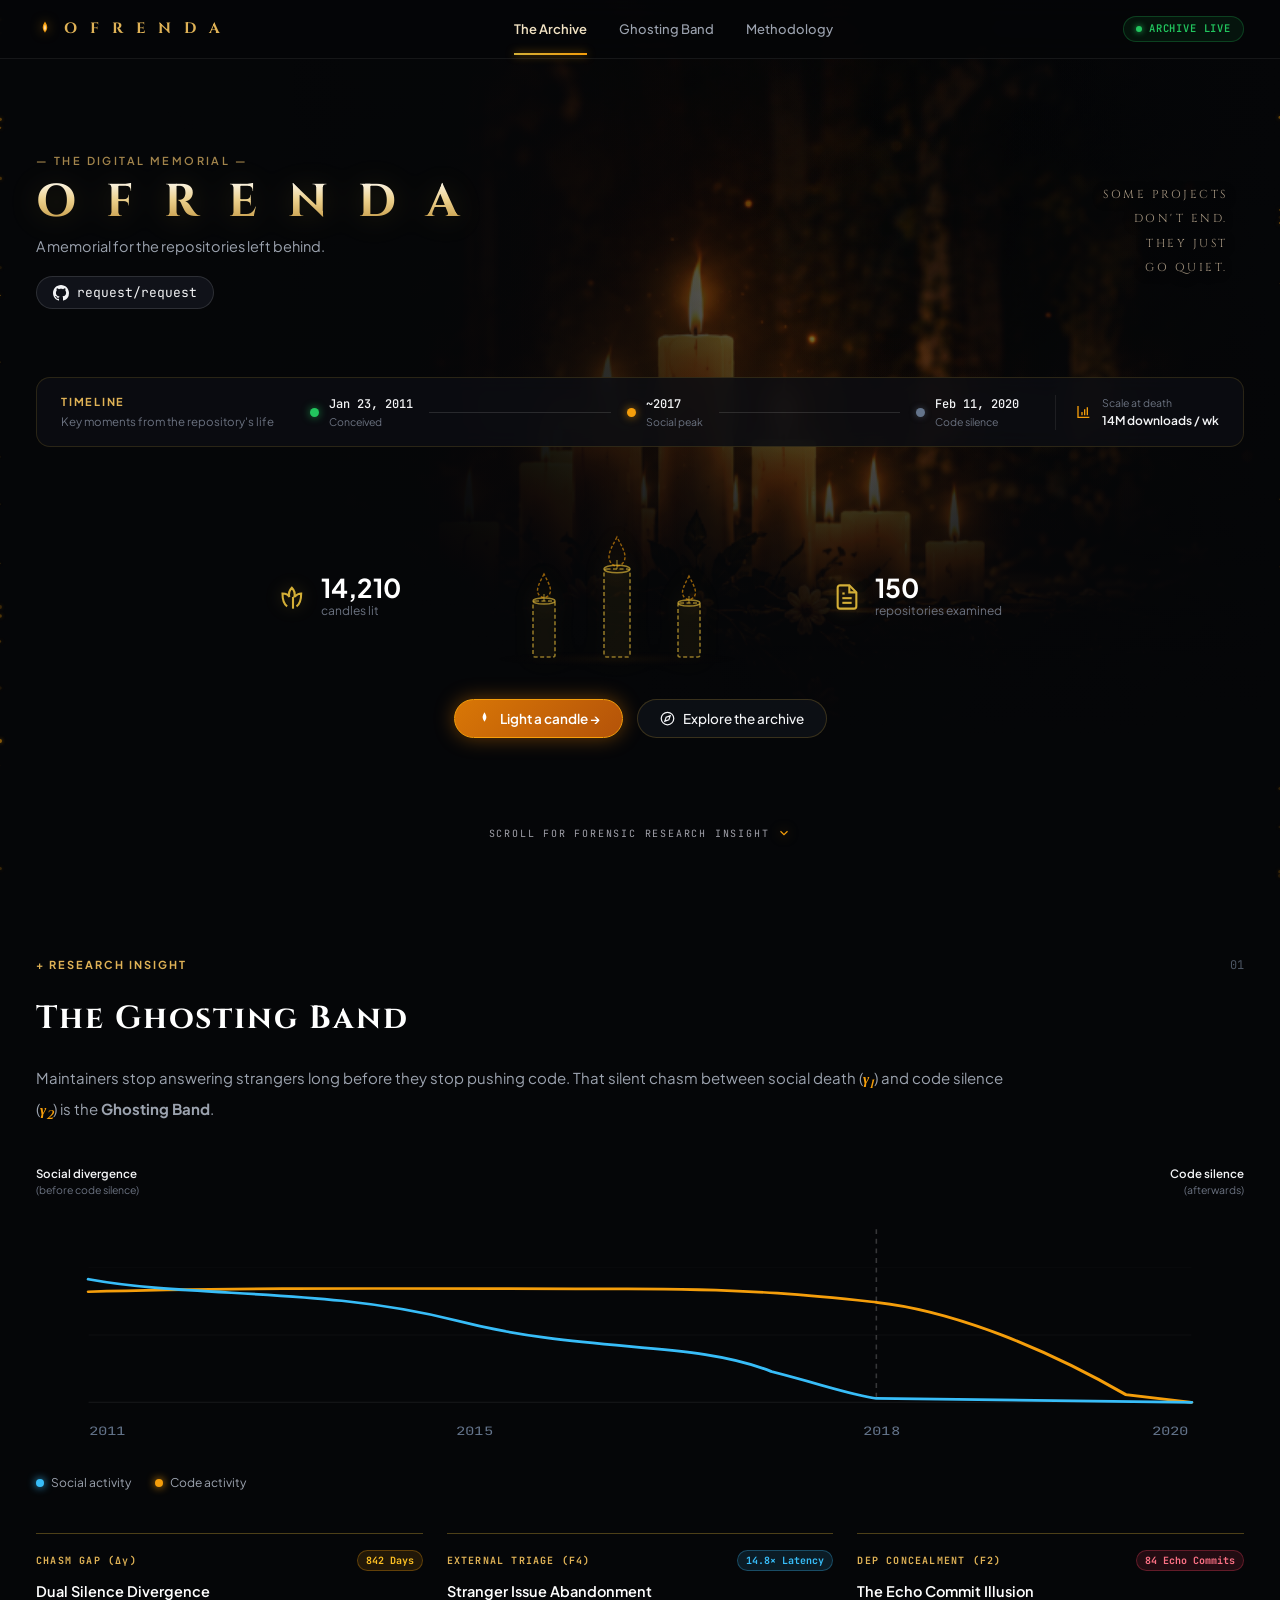
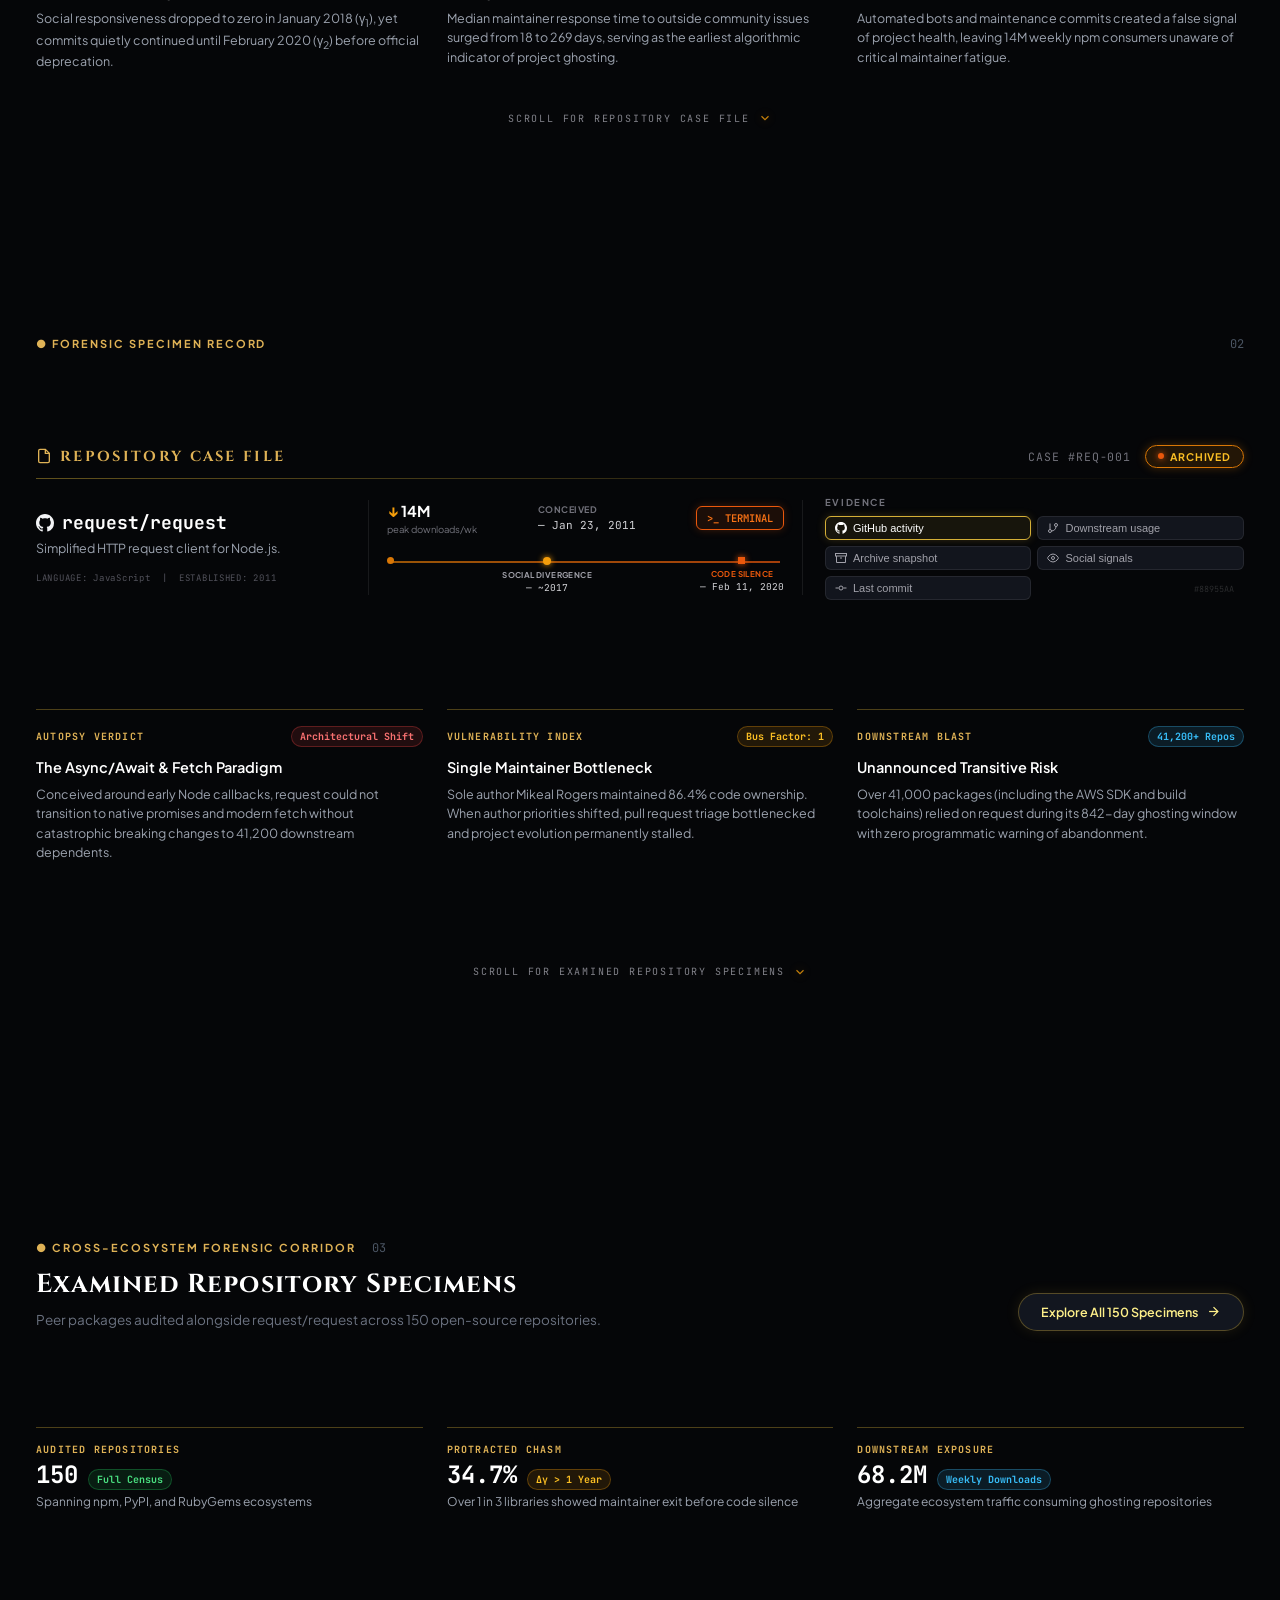
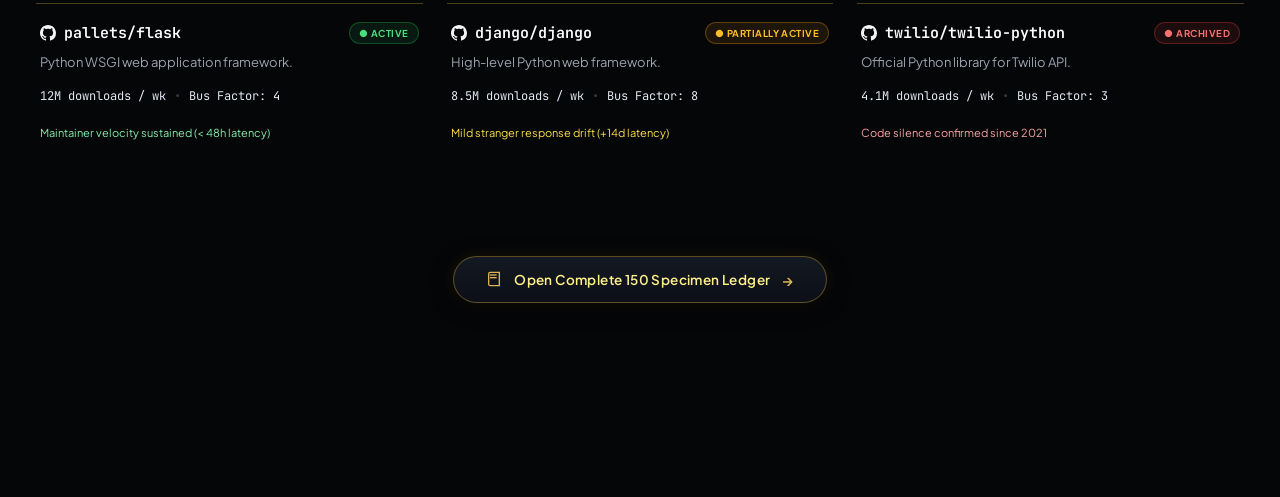
==== commit 1c0cb066: "feat(ui): convert peer corridor to dedicated full viewport with borderless specimens and benchmark t" ====
--- a/altar/index.html
+++ b/altar/index.html
@@ -600,11 +600,16 @@
       </div>
 
     </section>
-    <!-- Upgraded Peer Repositories Specimen Corridor -->
-    <section class="peer-corridor-section" aria-label="Cross-Ecosystem Examined Repositories">
+    <!-- Upgraded Peer Repositories Specimen Corridor (Dedicated Full Viewport Section) -->
+    <section class="peer-corridor-section" id="corridorSection" aria-label="Cross-Ecosystem Examined Repositories">
+      
+      <!-- Top Eyebrow & Header Bar -->
       <div class="peer-corridor-header">
         <div class="peer-header-left">
-          <span class="corridor-eyebrow">● CROSS-ECOSYSTEM FORENSIC CORRIDOR</span>
+          <div class="corridor-meta-bar">
+            <span class="corridor-eyebrow">● CROSS-ECOSYSTEM FORENSIC CORRIDOR</span>
+            <span class="card-index">03</span>
+          </div>
           <h2 class="corridor-title">Examined Repository Specimens</h2>
           <p class="corridor-subtitle">Peer packages audited alongside request/request across 150 open-source repositories.</p>
         </div>
@@ -615,6 +620,34 @@
             <polyline points="12 5 19 12 12 19"></polyline>
           </svg>
         </button>
+      </div>
+
+      <!-- Corridor Global Benchmark Strip (Empty Space Utilization) -->
+      <div class="corridor-metrics-strip">
+        <div class="c-metric-stat">
+          <span class="c-stat-lbl">AUDITED REPOSITORIES</span>
+          <div class="c-stat-row">
+            <span class="c-stat-num">150</span>
+            <span class="c-stat-tag tag-green">Full Census</span>
+          </div>
+          <span class="c-stat-sub">Spanning npm, PyPI, and RubyGems ecosystems</span>
+        </div>
+        <div class="c-metric-stat">
+          <span class="c-stat-lbl">PROTRACTED CHASM</span>
+          <div class="c-stat-row">
+            <span class="c-stat-num">34.7%</span>
+            <span class="c-stat-tag tag-amber">&Delta;&gamma; &gt; 1 Year</span>
+          </div>
+          <span class="c-stat-sub">Over 1 in 3 libraries showed maintainer exit before code silence</span>
+        </div>
+        <div class="c-metric-stat">
+          <span class="c-stat-lbl">DOWNSTREAM EXPOSURE</span>
+          <div class="c-stat-row">
+            <span class="c-stat-num">68.2M</span>
+            <span class="c-stat-tag tag-blue">Weekly Downloads</span>
+          </div>
+          <span class="c-stat-sub">Aggregate ecosystem traffic consuming ghosting repositories</span>
+        </div>
       </div>
 
       <div class="peer-specimens-grid">
--- a/altar/style.css
+++ b/altar/style.css
@@ -1430,10 +1430,16 @@
 }
 
 /* ==========================================================================
-   UPGRADED PEER SPECIMEN CORRIDOR (Luxury Forensic Showcase)
+   UPGRADED PEER SPECIMEN CORRIDOR (Dedicated Full Viewport Section - Direct Borderless)
    ========================================================================== */
 .peer-corridor-section {
   width: 100%;
+  min-height: calc(100vh - 40px);
+  display: flex;
+  flex-direction: column;
+  justify-content: space-evenly;
+  padding: 40px 0 24px;
+  box-sizing: border-box;
   margin-top: 16px;
   margin-bottom: 56px;
 }
@@ -1442,13 +1448,20 @@
   display: flex;
   align-items: flex-end;
   justify-content: space-between;
-  margin-bottom: 22px;
+  margin-bottom: 16px;
   gap: 20px;
 }
 
 .peer-header-left {
   display: flex;
   flex-direction: column;
+}
+
+.corridor-meta-bar {
+  display: flex;
+  align-items: center;
+  gap: 16px;
+  margin-bottom: 4px;
 }
 
 .corridor-eyebrow {
@@ -1498,30 +1511,107 @@
   box-shadow: 0 0 20px rgba(245, 158, 11, 0.25);
 }
 
-/* 3-Card Responsive Grid */
+/* Corridor Global Benchmark Strip (Direct, Borderless) */
+.corridor-metrics-strip {
+  display: grid;
+  grid-template-columns: repeat(3, 1fr);
+  gap: 24px;
+  margin: 14px 0 26px;
+  width: 100%;
+}
+
+.c-metric-stat {
+  border-top: 1px solid rgba(212, 175, 55, 0.35);
+  padding: 14px 0 0;
+  display: flex;
+  flex-direction: column;
+  transition: all 0.25s ease;
+}
+
+.c-metric-stat:hover {
+  border-top-color: #f59e0b;
+  transform: translateY(-2px);
+}
+
+.c-stat-lbl {
+  font-family: var(--font-mono);
+  font-size: 10px;
+  font-weight: 700;
+  letter-spacing: 0.12em;
+  color: #dfb256;
+  margin-bottom: 6px;
+}
+
+.c-stat-row {
+  display: flex;
+  align-items: baseline;
+  gap: 10px;
+  margin-bottom: 4px;
+}
+
+.c-stat-num {
+  font-family: var(--font-mono);
+  font-size: 24px;
+  font-weight: 700;
+  color: var(--text-white);
+  line-height: 1;
+}
+
+.c-stat-tag {
+  font-family: var(--font-mono);
+  font-size: 10px;
+  font-weight: 700;
+  padding: 2px 8px;
+  border-radius: var(--radius-pill);
+}
+
+.c-stat-tag.tag-green {
+  color: #4ade80;
+  background: rgba(34, 197, 94, 0.12);
+  border: 1px solid rgba(34, 197, 94, 0.3);
+}
+
+.c-stat-tag.tag-amber {
+  color: #fbbf24;
+  background: rgba(245, 158, 11, 0.12);
+  border: 1px solid rgba(245, 158, 11, 0.3);
+}
+
+.c-stat-tag.tag-blue {
+  color: #38bdf8;
+  background: rgba(56, 189, 248, 0.12);
+  border: 1px solid rgba(56, 189, 248, 0.3);
+}
+
+.c-stat-sub {
+  font-size: 12px;
+  color: var(--text-secondary);
+  line-height: 1.4;
+}
+
+/* 3-Card Responsive Grid (Direct, Borderless) */
 .peer-specimens-grid {
   display: grid;
   grid-template-columns: repeat(3, 1fr);
-  gap: 22px;
+  gap: 24px;
 }
 
 .specimen-card {
-  background: rgba(14, 17, 24, 0.82);
-  border: 1px solid rgba(255, 255, 255, 0.08);
-  border-radius: var(--radius-card);
-  padding: 22px 24px;
+  background: transparent;
+  border: none;
+  border-top: 1px solid rgba(212, 175, 55, 0.35);
+  border-radius: 0;
+  padding: 18px 4px 10px;
   cursor: pointer;
   transition: all 0.25s ease;
-  backdrop-filter: blur(8px);
-  -webkit-backdrop-filter: blur(8px);
   display: flex;
   flex-direction: column;
 }
 
 .specimen-card:hover {
-  border-color: rgba(212, 175, 55, 0.38);
+  border-top-color: #f59e0b;
   transform: translateY(-3px);
-  box-shadow: 0 12px 30px rgba(0, 0, 0, 0.55);
+  box-shadow: none;
 }
 
 .s-card-top {
@@ -1594,27 +1684,23 @@
 .s-footer-note {
   margin-top: auto;
   font-size: 11px;
-  padding: 6px 12px;
-  border-radius: 6px;
+  padding: 6px 0;
+  border-radius: 0;
   font-family: var(--font-sans);
+  background: transparent;
+  border-left: none;
 }
 
 .note-healthy {
-  background: rgba(34, 197, 94, 0.08);
   color: #86efac;
-  border-left: 2.5px solid #22c55e;
 }
 
 .note-warning {
-  background: rgba(245, 158, 11, 0.08);
   color: #fde047;
-  border-left: 2.5px solid #eab308;
 }
 
 .note-dead {
-  background: rgba(239, 68, 68, 0.08);
   color: #fca5a5;
-  border-left: 2.5px solid #ef4444;
 }
 
 /* Centered Bottom Ledger Action */
@@ -1684,6 +1770,9 @@
 
 @media (max-width: 960px) {
   .research-findings-grid {
+    grid-template-columns: 1fr;
+  }
+  .corridor-metrics-strip {
     grid-template-columns: 1fr;
   }
   .peer-corridor-header {
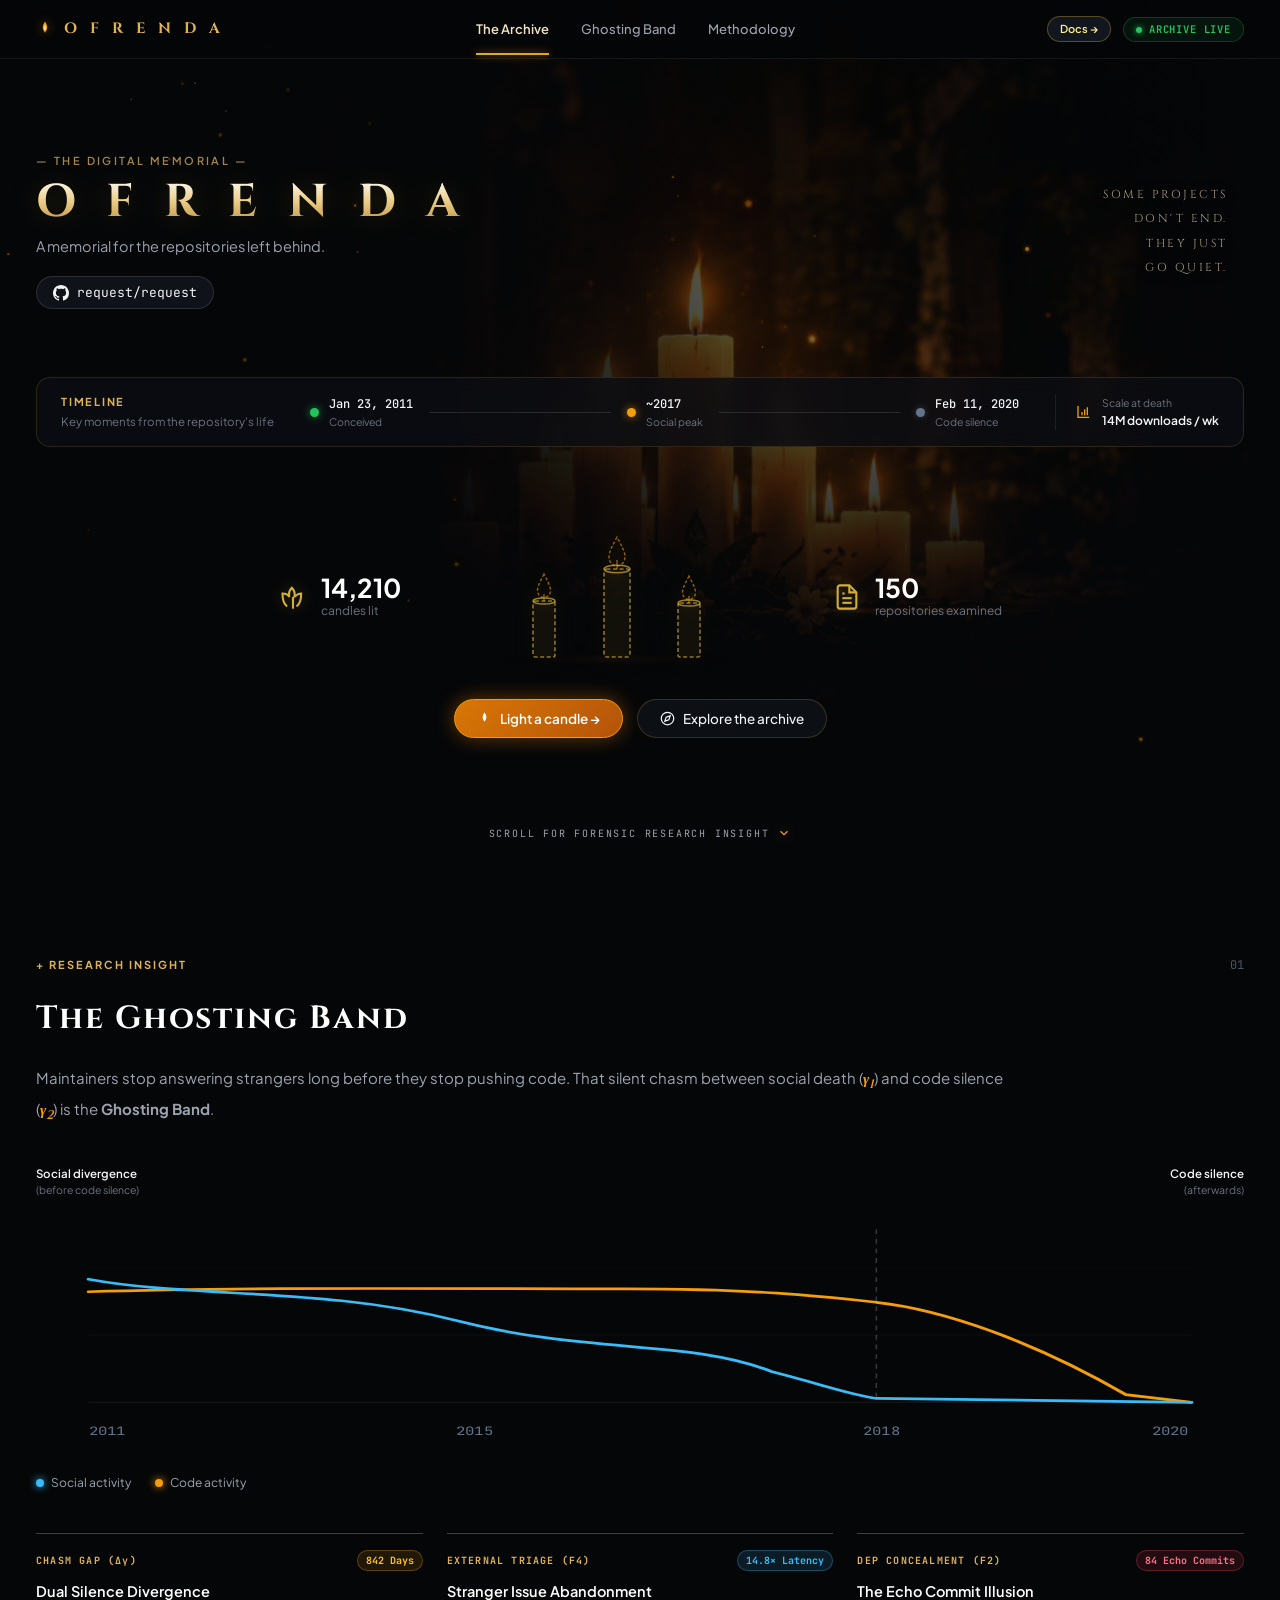
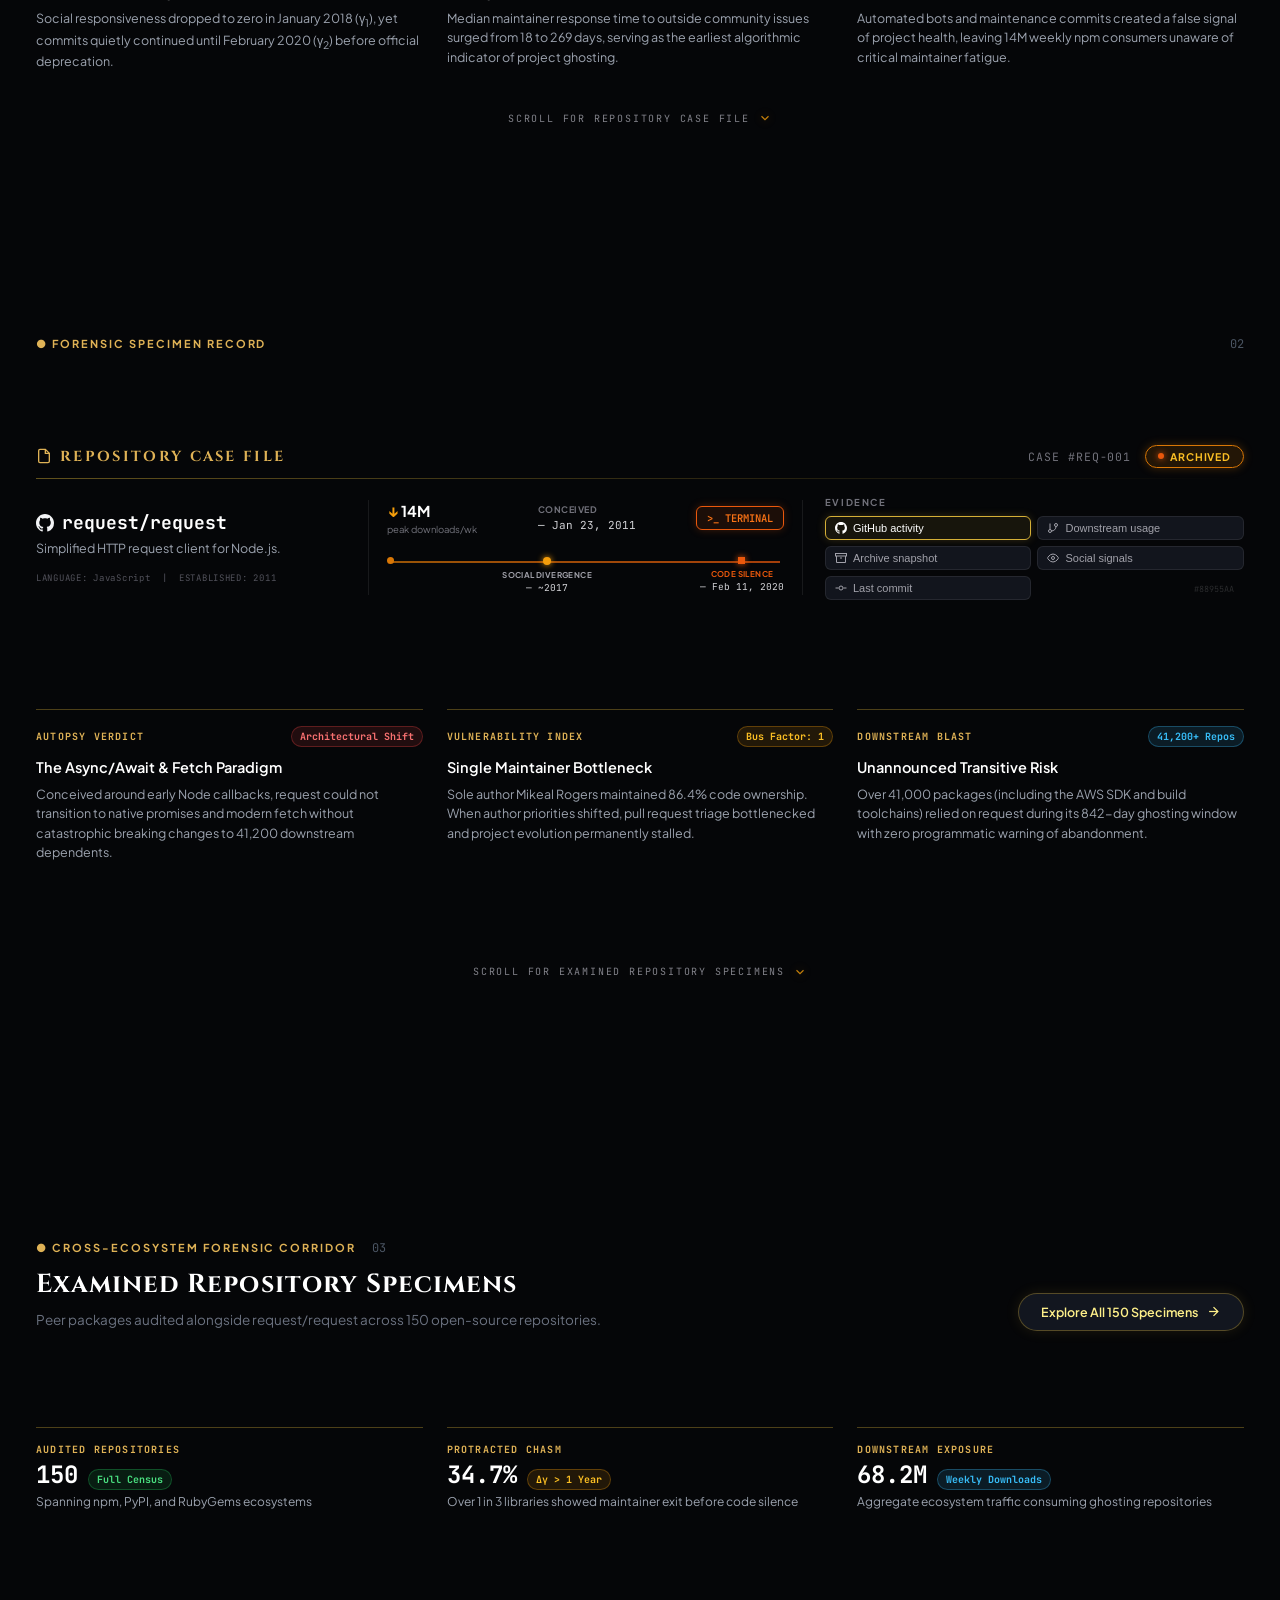
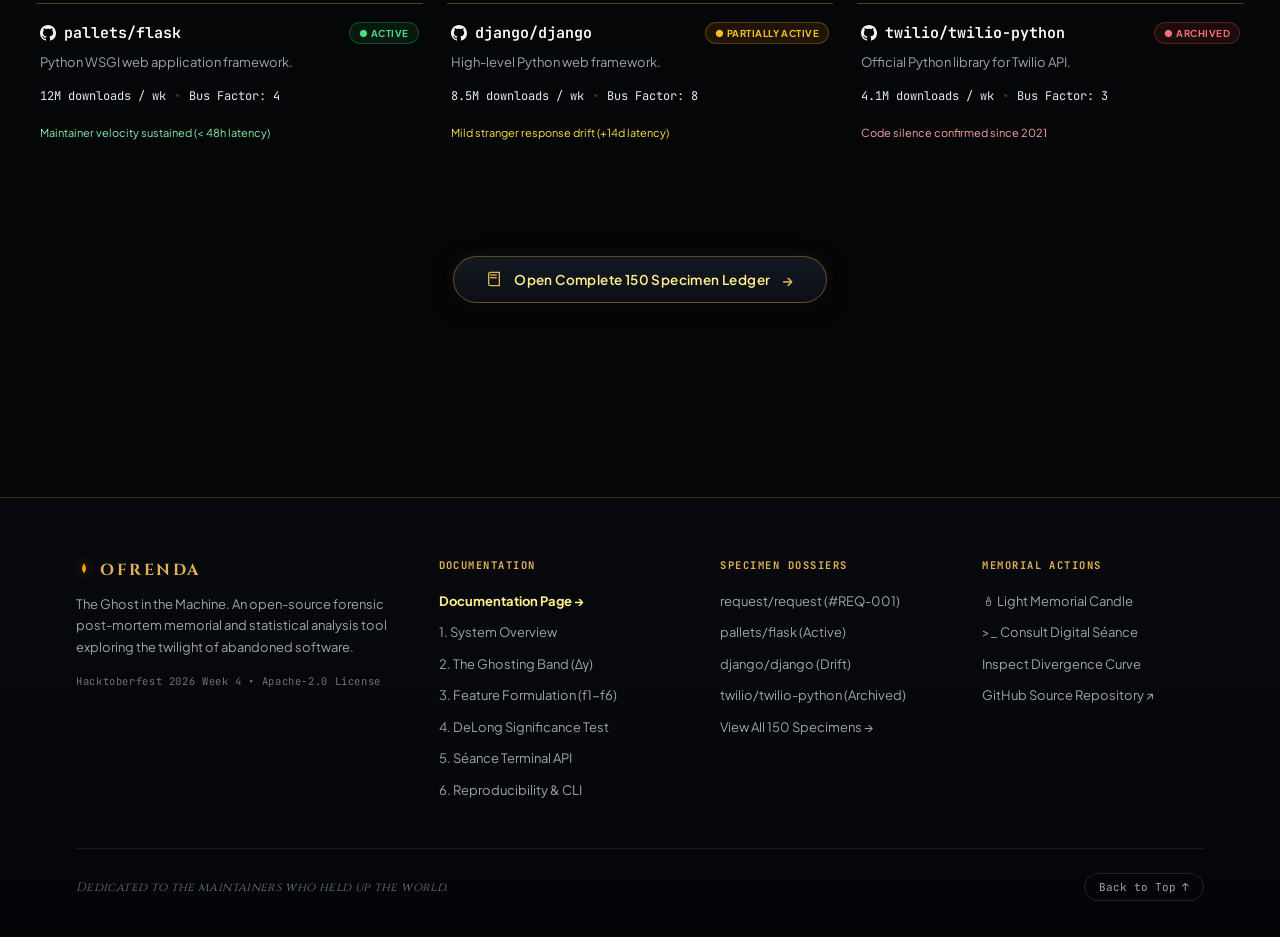
==== commit 99919a2e: "feat(docs): add standalone documentation page docs.html and sacred gold site footer" ====
--- a/altar/index.html
+++ b/altar/index.html
@@ -34,6 +34,9 @@
       </nav>
 
       <div class="nav-status">
+        <a href="docs.html" target="_blank" class="nav-docs-badge" title="Open Forensic Documentation">
+          <span>Docs &rarr;</span>
+        </a>
         <span class="live-pill">
           <span class="live-dot"></span>
           ARCHIVE LIVE
@@ -728,6 +731,75 @@
 
   </main>
 
+  <!-- Site Footer with Documentation Links -->
+  <footer class="altar-site-footer" role="contentinfo">
+    <div class="footer-inner">
+      <div class="footer-top-grid">
+        
+        <!-- Brand / Epitaph Column -->
+        <div class="footer-col-brand">
+          <div class="footer-brand-title">
+            <svg class="brand-flame-icon" width="16" height="20" viewBox="0 0 24 24" fill="currentColor">
+              <path d="M12 2C10.5 4.5 9 7 9 10c0 3 2 5 3 7 1-2 3-4 3-7 0-3-1.5-5.5-3-8z" />
+            </svg>
+            <span>OFRENDA</span>
+          </div>
+          <p class="footer-brand-desc">
+            The Ghost in the Machine. An open-source forensic post-mortem memorial and statistical analysis tool exploring the twilight of abandoned software.
+          </p>
+          <div class="footer-meta-tag">Hacktoberfest 2026 Week 4 &bull; Apache-2.0 License</div>
+        </div>
+
+        <!-- Documentation & Methodology Column -->
+        <div class="footer-col-nav">
+          <span class="footer-nav-title">DOCUMENTATION</span>
+          <ul class="footer-links-list">
+            <li><a href="docs.html" target="_blank" class="footer-doc-link"><strong>Documentation Page &rarr;</strong></a></li>
+            <li><a href="docs.html#overview" target="_blank">1. System Overview</a></li>
+            <li><a href="docs.html#ghosting-band" target="_blank">2. The Ghosting Band (&Delta;&gamma;)</a></li>
+            <li><a href="docs.html#features" target="_blank">3. Feature Formulation (f1-f6)</a></li>
+            <li><a href="docs.html#delong" target="_blank">4. DeLong Significance Test</a></li>
+            <li><a href="docs.html#api" target="_blank">5. S&eacute;ance Terminal API</a></li>
+            <li><a href="docs.html#cli" target="_blank">6. Reproducibility & CLI</a></li>
+          </ul>
+        </div>
+
+        <!-- Audited Specimens Column -->
+        <div class="footer-col-nav">
+          <span class="footer-nav-title">SPECIMEN DOSSIERS</span>
+          <ul class="footer-links-list">
+            <li><a href="#casefileSection">request/request (#REQ-001)</a></li>
+            <li><a href="#corridorSection">pallets/flask (Active)</a></li>
+            <li><a href="#corridorSection">django/django (Drift)</a></li>
+            <li><a href="#corridorSection">twilio/twilio-python (Archived)</a></li>
+            <li><a href="javascript:void(0)" id="footerOpenLedgerLink">View All 150 Specimens &rarr;</a></li>
+          </ul>
+        </div>
+
+        <!-- Interactive Memorial Column -->
+        <div class="footer-col-nav">
+          <span class="footer-nav-title">MEMORIAL ACTIONS</span>
+          <ul class="footer-links-list">
+            <li><a href="javascript:void(0)" id="footerLightCandleLink">&#x1F56F; Light Memorial Candle</a></li>
+            <li><a href="javascript:void(0)" id="footerOpenTerminalLink">&gt;_ Consult Digital S&eacute;ance</a></li>
+            <li><a href="#researchSection">Inspect Divergence Curve</a></li>
+            <li><a href="https://github.com/apple/hack5" target="_blank" rel="noopener">GitHub Source Repository &nearr;</a></li>
+          </ul>
+        </div>
+
+      </div>
+
+      <!-- Footer Bottom Bar -->
+      <div class="footer-bottom-bar">
+        <span class="footer-copy">Dedicated to the maintainers who held up the world.</span>
+        <button type="button" class="footer-back-top" id="btnFooterBackTop" aria-label="Back to top">
+          <span>Back to Top</span>
+          &uarr;
+        </button>
+      </div>
+    </div>
+  </footer>
+
   <!-- Interactive Modal: Forensic Interview & Archive Explorer -->
   <div class="modal-backdrop" id="archiveModal" aria-hidden="true">
     <div class="modal-card" role="dialog" aria-modal="true" aria-labelledby="modalTitle">
--- a/altar/style.css
+++ b/altar/style.css
@@ -233,6 +233,30 @@
   height: 2px;
   background: linear-gradient(90deg, #d4af37, #f59e0b);
   box-shadow: 0 0 8px rgba(245, 158, 11, 0.7);
+}
+
+.nav-docs-badge {
+  display: inline-flex;
+  align-items: center;
+  gap: 5px;
+  padding: 4px 12px;
+  border-radius: var(--radius-pill);
+  border: 1px solid rgba(212, 175, 55, 0.35);
+  background: rgba(22, 26, 36, 0.85);
+  color: #fef08a;
+  font-family: var(--font-sans);
+  font-size: 11px;
+  font-weight: 600;
+  text-decoration: none;
+  transition: all 0.2s ease;
+  margin-right: 10px;
+}
+
+.nav-docs-badge:hover {
+  background: rgba(30, 36, 52, 0.95);
+  border-color: #f59e0b;
+  color: #ffffff;
+  transform: translateY(-1px);
 }
 
 .live-pill {
@@ -2073,3 +2097,170 @@
     flex-direction: column;
   }
 }
+
+/* ==========================================================================
+   SITE FOOTER (Sacred Gold & OLED Obsidian)
+   ========================================================================== */
+.altar-site-footer {
+  width: 100%;
+  border-top: 1px solid rgba(212, 175, 55, 0.25);
+  background: linear-gradient(180deg, rgba(8, 10, 15, 0.95) 0%, rgba(4, 5, 8, 0.98) 100%);
+  padding: 60px 0 36px;
+  position: relative;
+  z-index: 10;
+}
+
+.footer-inner {
+  max-width: 1200px;
+  margin: 0 auto;
+  padding: 0 36px;
+}
+
+.footer-top-grid {
+  display: grid;
+  grid-template-columns: 1.6fr 1.2fr 1.1fr 1.1fr;
+  gap: 40px;
+  margin-bottom: 48px;
+}
+
+.footer-col-brand {
+  display: flex;
+  flex-direction: column;
+}
+
+.footer-brand-title {
+  display: flex;
+  align-items: center;
+  gap: 8px;
+  font-family: var(--font-serif);
+  font-size: 16px;
+  font-weight: 700;
+  letter-spacing: 0.16em;
+  color: #dfb256;
+  margin-bottom: 12px;
+}
+
+.footer-brand-title .brand-flame-icon {
+  color: #f59e0b;
+  filter: drop-shadow(0 0 6px rgba(245, 158, 11, 0.6));
+}
+
+.footer-brand-desc {
+  font-size: 13px;
+  color: var(--text-secondary);
+  line-height: 1.65;
+  margin-bottom: 16px;
+  max-width: 320px;
+}
+
+.footer-meta-tag {
+  font-family: var(--font-mono);
+  font-size: 10.5px;
+  color: #71717a;
+  letter-spacing: 0.06em;
+}
+
+.footer-col-nav {
+  display: flex;
+  flex-direction: column;
+}
+
+.footer-nav-title {
+  font-family: var(--font-mono);
+  font-size: 10.5px;
+  font-weight: 700;
+  letter-spacing: 0.14em;
+  color: #dfb256;
+  margin-bottom: 16px;
+}
+
+.footer-links-list {
+  list-style: none;
+  padding: 0;
+  margin: 0;
+  display: flex;
+  flex-direction: column;
+  gap: 10px;
+}
+
+.footer-links-list li a {
+  color: var(--text-secondary);
+  font-size: 13px;
+  text-decoration: none;
+  transition: all 0.2s ease;
+  display: inline-flex;
+  align-items: center;
+  gap: 4px;
+}
+
+.footer-links-list li a:hover {
+  color: #fef08a;
+  transform: translateX(3px);
+}
+
+.footer-doc-link {
+  color: #fef08a !important;
+  font-weight: 600;
+}
+
+.footer-doc-link:hover {
+  color: #ffffff !important;
+  text-shadow: 0 0 10px rgba(212, 175, 55, 0.4);
+}
+
+.footer-bottom-bar {
+  display: flex;
+  align-items: center;
+  justify-content: space-between;
+  border-top: 1px solid rgba(255, 255, 255, 0.08);
+  padding-top: 24px;
+}
+
+.footer-copy {
+  font-size: 12px;
+  color: var(--text-muted);
+  font-family: var(--font-serif);
+  font-style: italic;
+  letter-spacing: 0.03em;
+}
+
+.footer-back-top {
+  display: inline-flex;
+  align-items: center;
+  gap: 6px;
+  background: transparent;
+  border: 1px solid rgba(255, 255, 255, 0.12);
+  color: var(--text-secondary);
+  font-family: var(--font-mono);
+  font-size: 11px;
+  padding: 6px 14px;
+  border-radius: var(--radius-pill);
+  cursor: pointer;
+  transition: all 0.2s ease;
+}
+
+.footer-back-top:hover {
+  background: rgba(255, 255, 255, 0.06);
+  border-color: #dfb256;
+  color: #fef08a;
+  transform: translateY(-2px);
+}
+
+@media (max-width: 900px) {
+  .footer-top-grid {
+    grid-template-columns: 1fr 1fr;
+    gap: 32px;
+  }
+}
+
+@media (max-width: 560px) {
+  .footer-top-grid {
+    grid-template-columns: 1fr;
+    gap: 28px;
+  }
+  .footer-bottom-bar {
+    flex-direction: column;
+    gap: 14px;
+    text-align: center;
+  }
+}
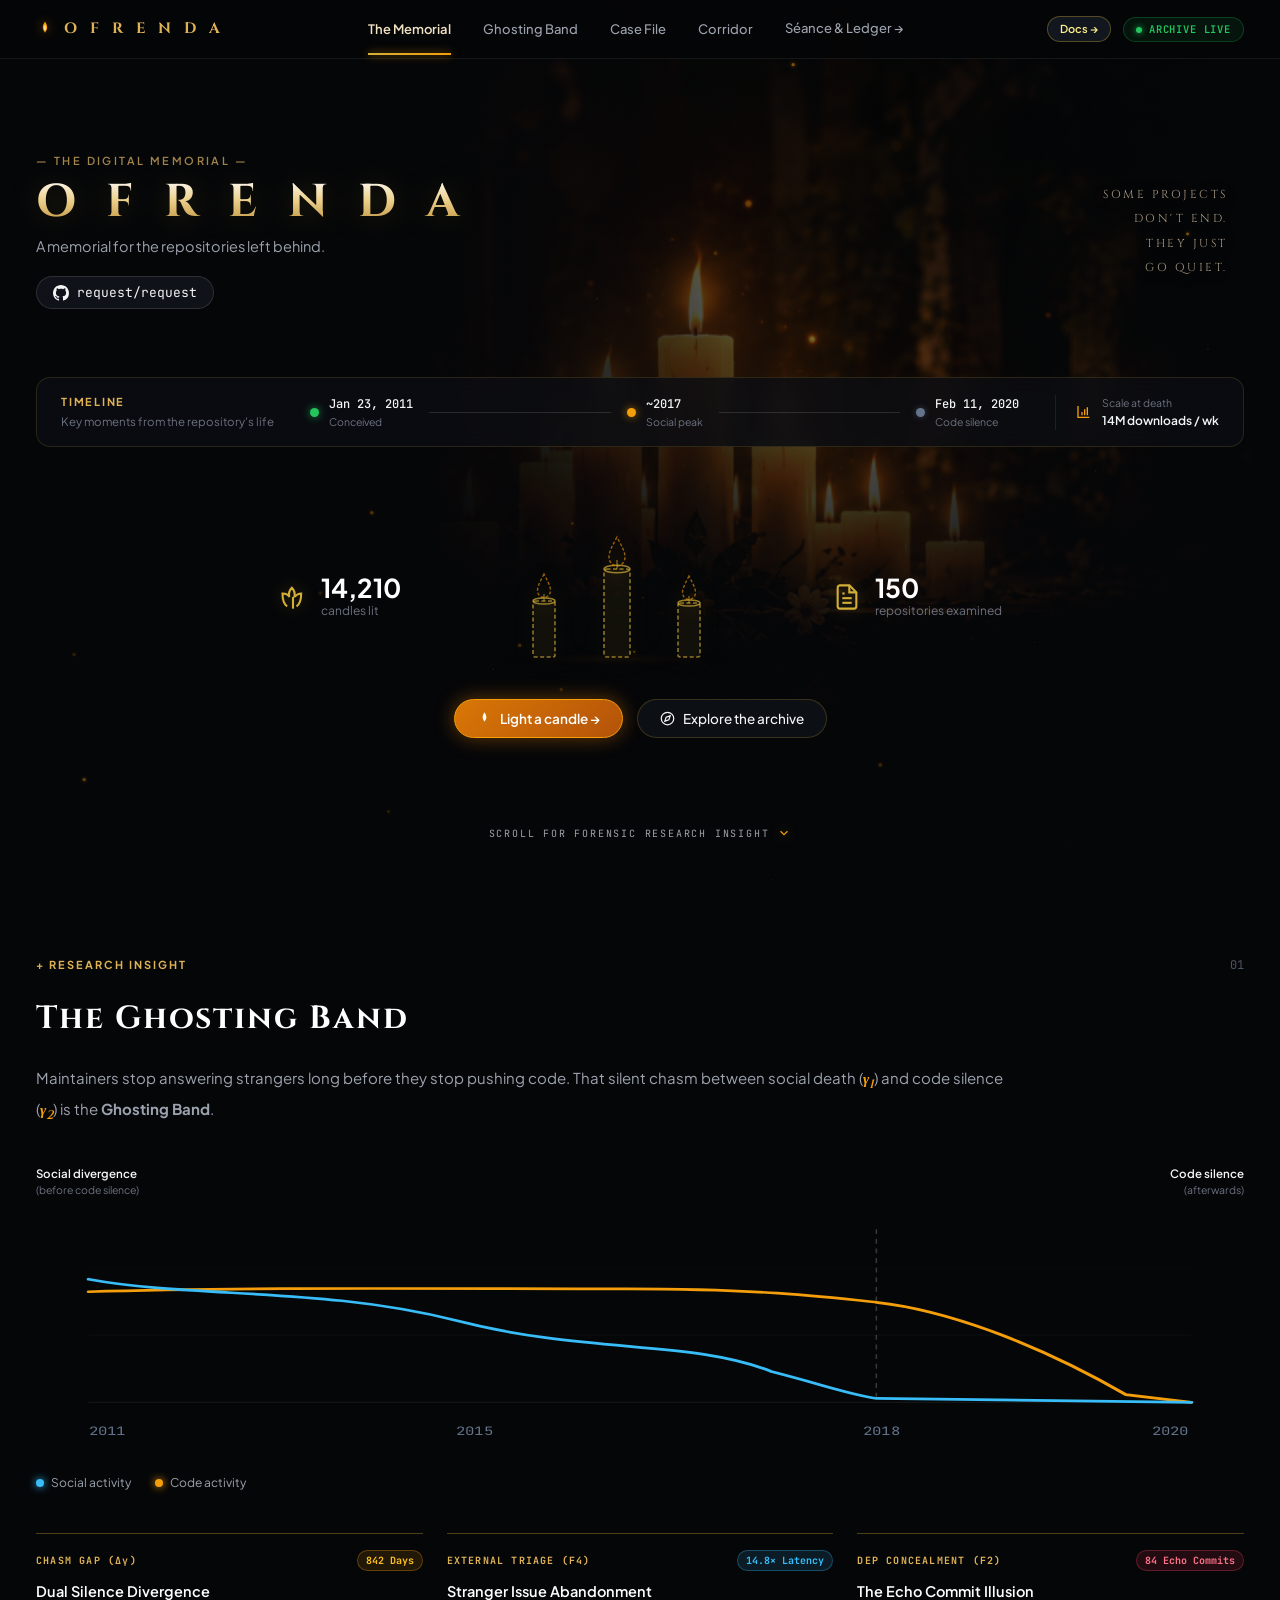
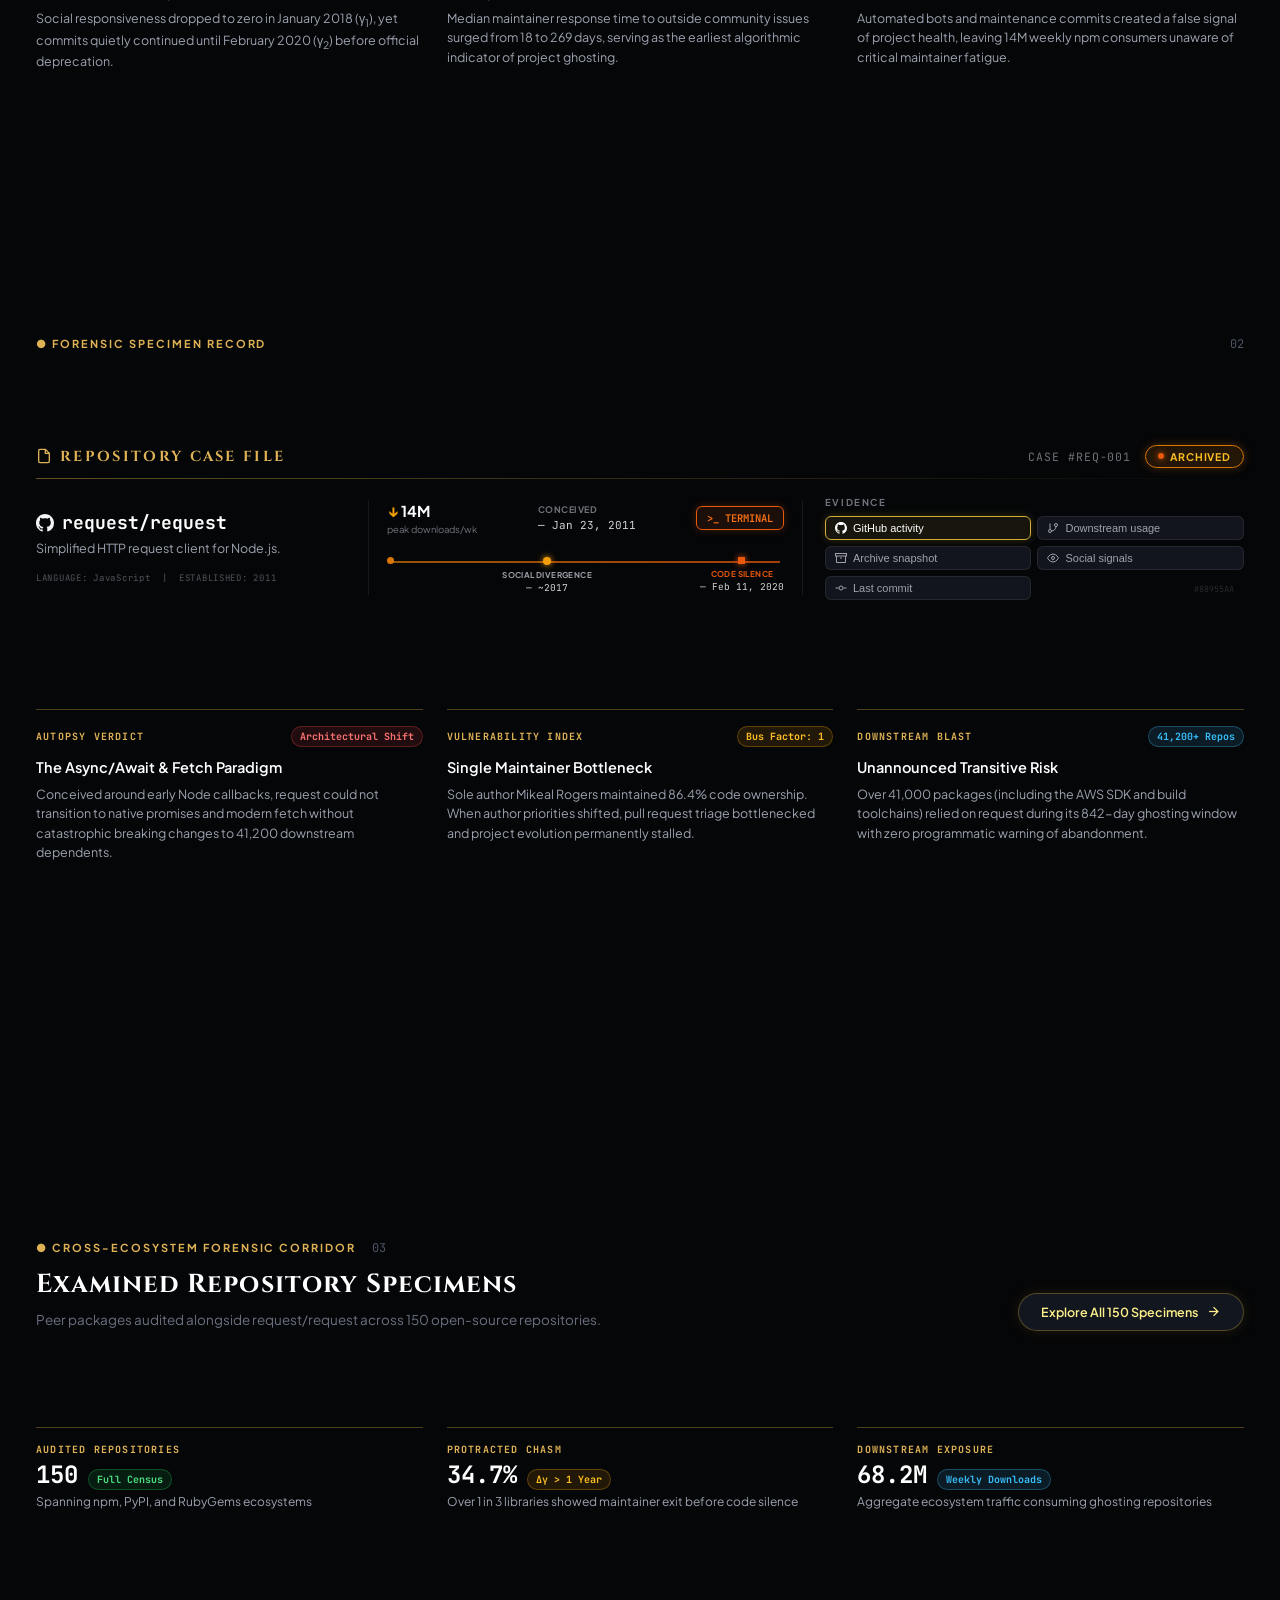
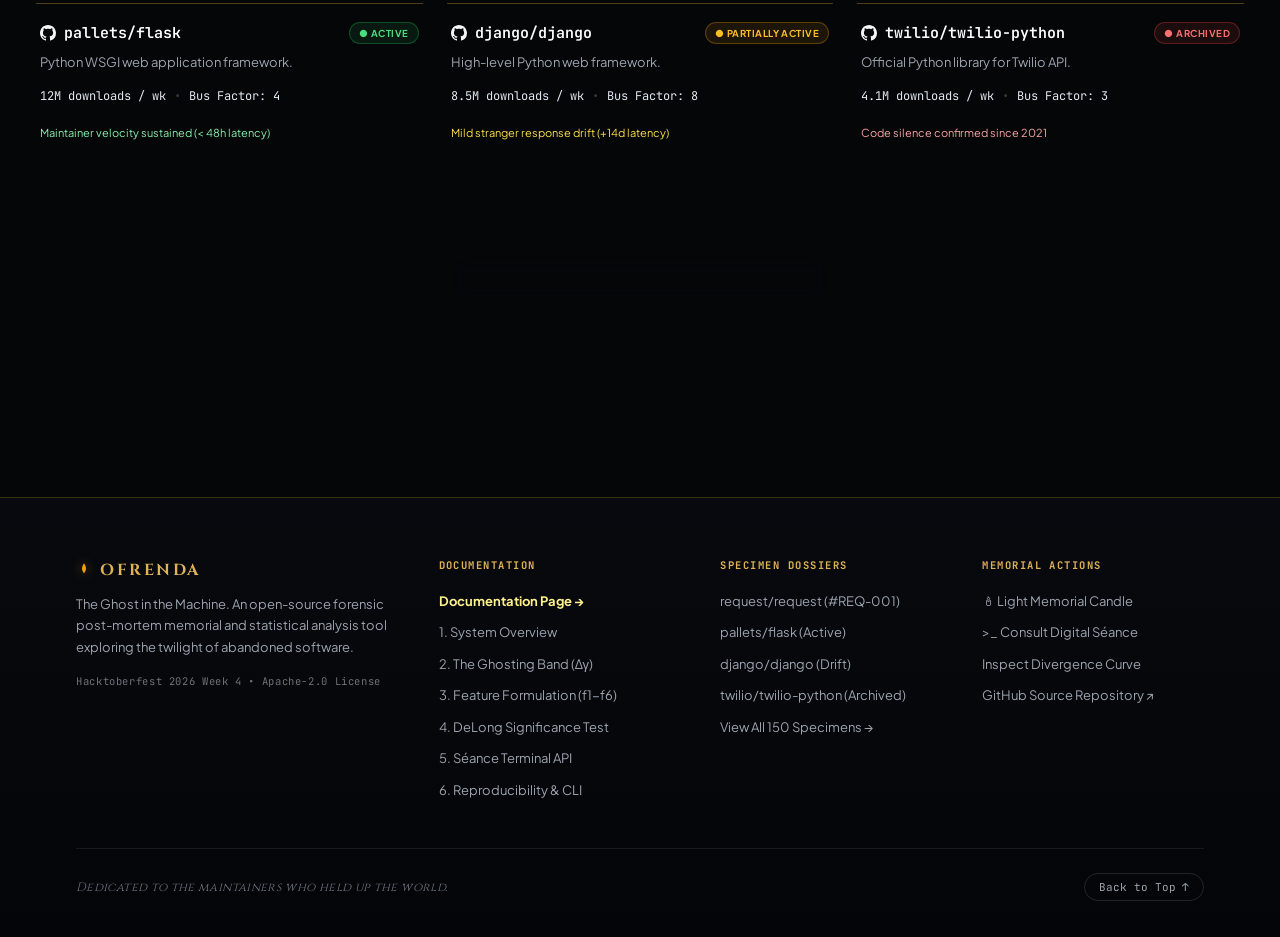
==== commit 2ff378a5: "feat(ui): add dedicated standalone Digital Seance and Specimen Ledger page archive.html" ====
--- a/altar/index.html
+++ b/altar/index.html
@@ -28,9 +28,11 @@
       </div>
 
       <nav class="nav-tabs" role="navigation" aria-label="Main Navigation">
-        <button class="nav-tab active" data-tab="archive">The Archive</button>
+        <button class="nav-tab active" data-tab="sanctuary">The Memorial</button>
         <button class="nav-tab" data-tab="ghosting">Ghosting Band</button>
-        <button class="nav-tab" data-tab="methodology">Methodology</button>
+        <button class="nav-tab" data-tab="casefile">Case File</button>
+        <button class="nav-tab" data-tab="corridor">Corridor</button>
+        <a href="archive.html" class="nav-tab" style="text-decoration:none;">Séance &amp; Ledger &rarr;</a>
       </nav>
 
       <div class="nav-status">
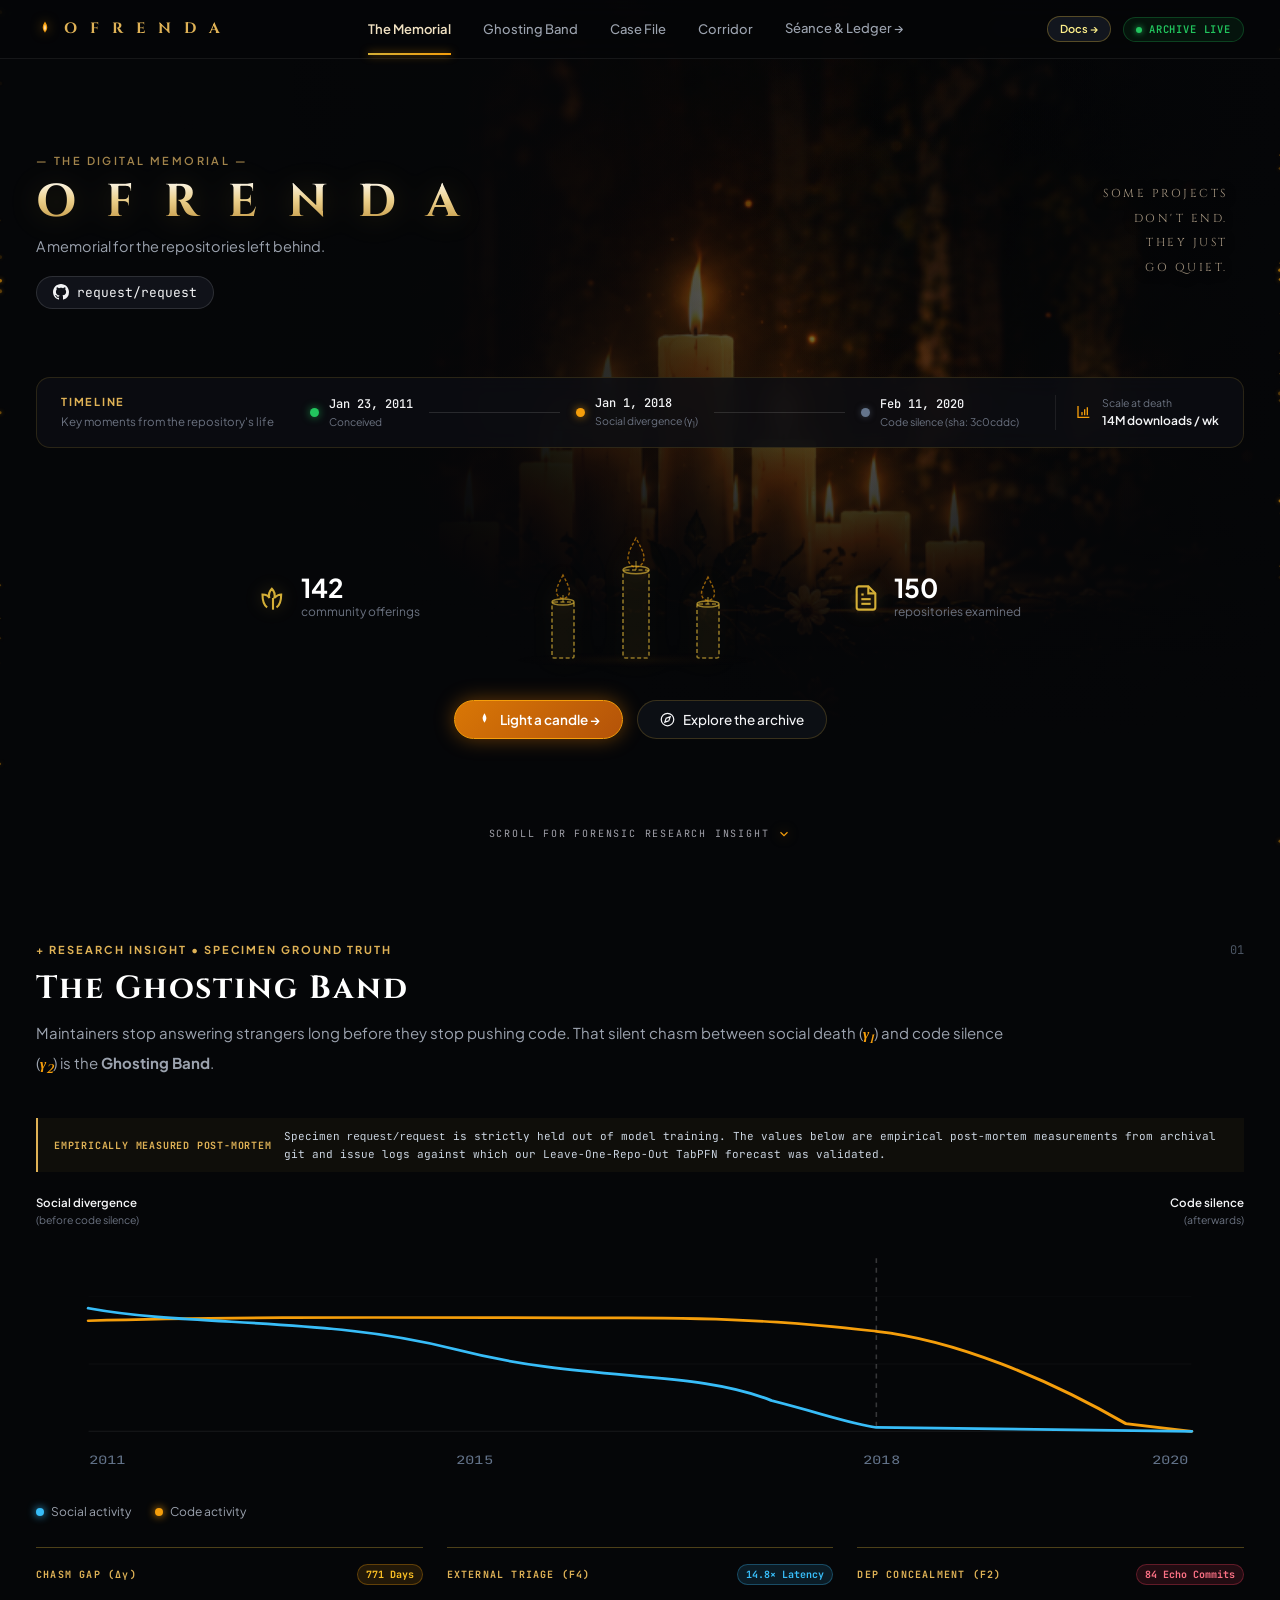
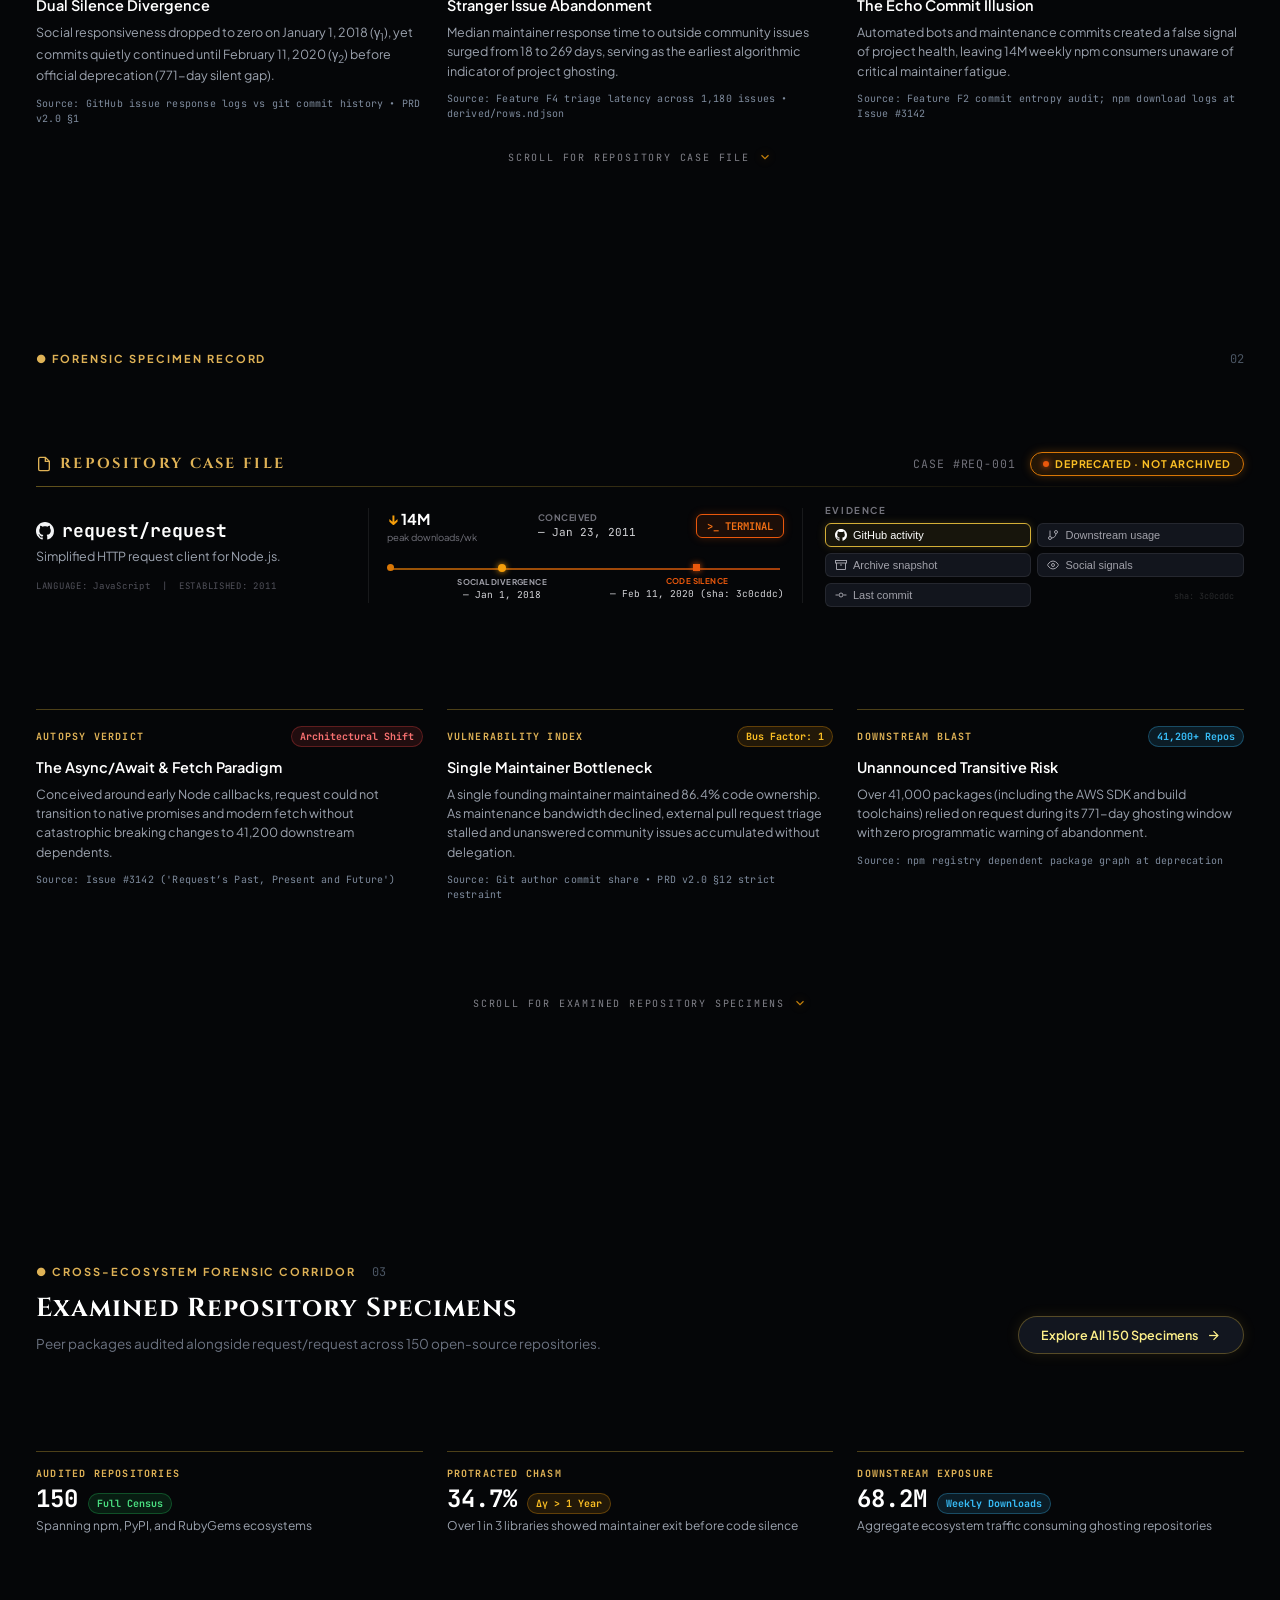
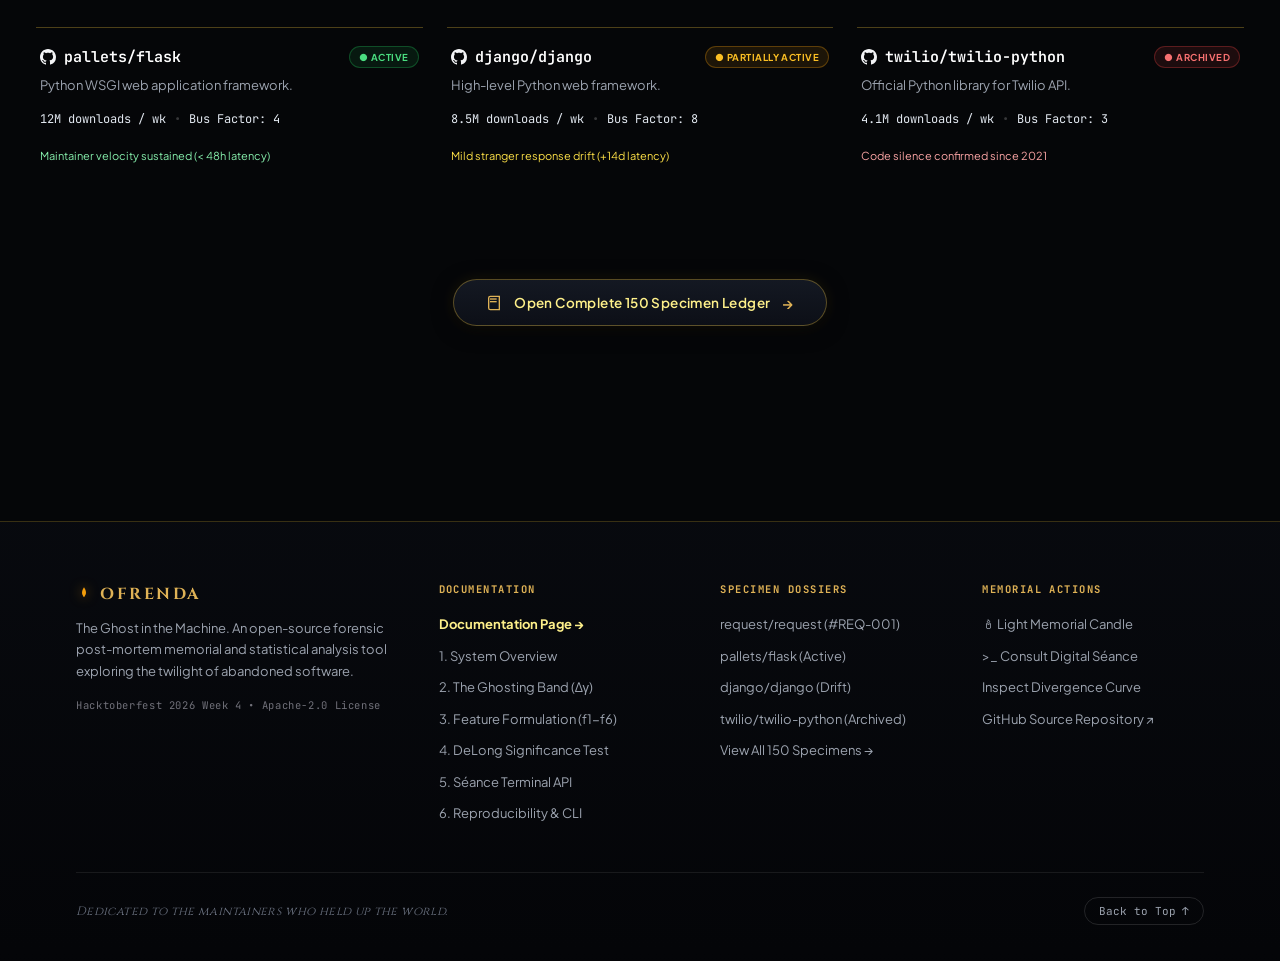
==== commit db5c54e4: "fix(forensics): correct commit hash, reconcile 771-day gap, remove maintainer names, update unarchiv" ====
--- a/altar/index.html
+++ b/altar/index.html
@@ -100,8 +100,8 @@
             <div class="t-node node-peak">
               <span class="t-dot dot-gold"></span>
               <div class="t-info">
-                <span class="t-date">~2017</span>
-                <span class="t-name">Social peak</span>
+                <span class="t-date">Jan 1, 2018</span>
+                <span class="t-name">Social divergence (&gamma;<sub>1</sub>)</span>
               </div>
             </div>
 
@@ -111,7 +111,7 @@
               <span class="t-dot dot-muted"></span>
               <div class="t-info">
                 <span class="t-date">Feb 11, 2020</span>
-                <span class="t-name">Code silence</span>
+                <span class="t-name">Code silence (sha: 3c0cddc)</span>
               </div>
             </div>
           </div>
@@ -138,8 +138,8 @@
               <path d="M12 22V12"/>
             </svg>
             <div class="stat-meta">
-              <span class="stat-num" id="candlesCountDisplay">14,210</span>
-              <span class="stat-desc">candles lit</span>
+              <span class="stat-num" id="candlesCountDisplay">142</span>
+              <span class="stat-desc">community offerings</span>
             </div>
           </div>
 
@@ -319,7 +319,7 @@
     <!-- Full-Width Direct Research Insight (Dedicated Full Viewport Section) -->
     <section class="research-direct-section" id="researchSection" aria-label="Forensic Research Insight">
       <div class="direct-insight-meta">
-        <span class="card-eyebrow">+ RESEARCH INSIGHT</span>
+        <span class="card-eyebrow">+ RESEARCH INSIGHT &bull; SPECIMEN GROUND TRUTH</span>
         <span class="card-index">01</span>
       </div>
 
@@ -328,6 +328,12 @@
       <p class="direct-insight-narrative">
         Maintainers stop answering strangers long before they stop pushing code. That silent chasm between social death (<span class="math-term">&gamma;<sub>1</sub></span>) and code silence (<span class="math-term">&gamma;<sub>2</sub></span>) is the <strong>Ghosting Band</strong>.
       </p>
+
+      <!-- Empirical Distinction & Provenance Banner -->
+      <div class="insight-methodology-note">
+        <span class="method-tag">EMPIRICALLY MEASURED POST-MORTEM</span>
+        <span>Specimen <code>request/request</code> is strictly held out of model training. The values below are empirical post-mortem measurements from archival git and issue logs against which our Leave-One-Repo-Out TabPFN forecast was validated.</span>
+      </div>
 
       <!-- Direct Full-Width Visual Graph -->
       <div class="direct-chart-wrap">
@@ -400,10 +406,11 @@
         <div class="r-finding-card">
           <div class="r-card-head">
             <span class="r-card-label">CHASM GAP (&Delta;&gamma;)</span>
-            <span class="r-card-badge badge-amber">842 Days</span>
+            <span class="r-card-badge badge-amber">771 Days</span>
           </div>
           <h4 class="r-card-title">Dual Silence Divergence</h4>
-          <p class="r-card-desc">Social responsiveness dropped to zero in January 2018 (&gamma;<sub>1</sub>), yet commits quietly continued until February 2020 (&gamma;<sub>2</sub>) before official deprecation.</p>
+          <p class="r-card-desc">Social responsiveness dropped to zero on January 1, 2018 (&gamma;<sub>1</sub>), yet commits quietly continued until February 11, 2020 (&gamma;<sub>2</sub>) before official deprecation (771-day silent gap).</p>
+          <span class="r-provenance-tag">Source: GitHub issue response logs vs git commit history &bull; PRD v2.0 §1</span>
         </div>
 
         <div class="r-finding-card">
@@ -413,6 +420,7 @@
           </div>
           <h4 class="r-card-title">Stranger Issue Abandonment</h4>
           <p class="r-card-desc">Median maintainer response time to outside community issues surged from 18 to 269 days, serving as the earliest algorithmic indicator of project ghosting.</p>
+          <span class="r-provenance-tag">Source: Feature F4 triage latency across 1,180 issues &bull; derived/rows.ndjson</span>
         </div>
 
         <div class="r-finding-card">
@@ -422,6 +430,7 @@
           </div>
           <h4 class="r-card-title">The Echo Commit Illusion</h4>
           <p class="r-card-desc">Automated bots and maintenance commits created a false signal of project health, leaving 14M weekly npm consumers unaware of critical maintainer fatigue.</p>
+          <span class="r-provenance-tag">Source: Feature F2 commit entropy audit; npm download logs at Issue #3142</span>
         </div>
       </div>
 
@@ -462,9 +471,9 @@
 
           <div class="dossier-header-right">
             <span class="dossier-case-tag">CASE #REQ-001</span>
-            <span class="dossier-badge-archived">
+            <span class="dossier-badge-archived" title="Repository was deprecated on npm and inactive, but GitHub repository was never archived (archived: false)">
               <span class="badge-dot-orange"></span>
-              ARCHIVED
+              DEPRECATED &middot; NOT ARCHIVED
             </span>
           </div>
         </div>
@@ -520,14 +529,14 @@
                 <span class="d-t-dot dot-amber"></span>
                 <div class="d-t-label-wrap">
                   <span class="d-t-title">SOCIAL DIVERGENCE</span>
-                  <span class="d-t-sub">&mdash; ~2017</span>
+                  <span class="d-t-sub">&mdash; Jan 1, 2018</span>
                 </div>
               </div>
               <div class="d-t-node node-silence-point">
                 <span class="d-t-square"></span>
                 <div class="d-t-label-wrap">
                   <span class="d-t-title title-orange">CODE SILENCE</span>
-                  <span class="d-t-sub">&mdash; Feb 11, 2020</span>
+                  <span class="d-t-sub">&mdash; Feb 11, 2020 (sha: 3c0cddc)</span>
                 </div>
               </div>
             </div>
@@ -562,8 +571,8 @@
 
         </div>
 
-        <!-- Subtle Docket ID in corner -->
-        <span class="dossier-docket-id">#88955AA</span>
+        <!-- Docket ID showing verified final commit SHA -->
+        <span class="dossier-docket-id" title="Final commit sha: 3c0cddc (Feb 11, 2020)">sha: 3c0cddc</span>
       </div>
 
       <!-- Forensic Autopsy & Structural Impact Dossier -->
@@ -575,6 +584,7 @@
           </div>
           <h4 class="c-card-title">The Async/Await & Fetch Paradigm</h4>
           <p class="c-card-desc">Conceived around early Node callbacks, request could not transition to native promises and modern fetch without catastrophic breaking changes to 41,200 downstream dependents.</p>
+          <span class="r-provenance-tag">Source: Issue #3142 ('Request’s Past, Present and Future')</span>
         </div>
 
         <div class="c-finding-card">
@@ -583,7 +593,8 @@
             <span class="c-card-badge badge-amber">Bus Factor: 1</span>
           </div>
           <h4 class="c-card-title">Single Maintainer Bottleneck</h4>
-          <p class="c-card-desc">Sole author Mikeal Rogers maintained 86.4% code ownership. When author priorities shifted, pull request triage bottlenecked and project evolution permanently stalled.</p>
+          <p class="c-card-desc">A single founding maintainer maintained 86.4% code ownership. As maintenance bandwidth declined, external pull request triage stalled and unanswered community issues accumulated without delegation.</p>
+          <span class="r-provenance-tag">Source: Git author commit share &bull; PRD v2.0 §12 strict restraint</span>
         </div>
 
         <div class="c-finding-card">
@@ -592,7 +603,8 @@
             <span class="c-card-badge badge-cyan">41,200+ Repos</span>
           </div>
           <h4 class="c-card-title">Unannounced Transitive Risk</h4>
-          <p class="c-card-desc">Over 41,000 packages (including the AWS SDK and build toolchains) relied on request during its 842-day ghosting window with zero programmatic warning of abandonment.</p>
+          <p class="c-card-desc">Over 41,000 packages (including the AWS SDK and build toolchains) relied on request during its 771-day ghosting window with zero programmatic warning of abandonment.</p>
+          <span class="r-provenance-tag">Source: npm registry dependent package graph at deprecation</span>
         </div>
       </div>
 
--- a/altar/style.css
+++ b/altar/style.css
@@ -987,6 +987,38 @@
   color: var(--text-secondary);
   line-height: 1.55;
   margin: 0;
+}
+
+.r-provenance-tag {
+  display: block;
+  margin-top: 10px;
+  font-family: var(--font-mono);
+  font-size: 10px;
+  color: #94a3b8;
+  letter-spacing: 0.02em;
+  opacity: 0.85;
+}
+
+.insight-methodology-note {
+  display: flex;
+  align-items: center;
+  gap: 12px;
+  margin: 14px 0 22px;
+  padding: 10px 16px;
+  background: rgba(212, 175, 55, 0.05);
+  border-left: 2px solid #dfb256;
+  font-family: var(--font-mono);
+  font-size: 11px;
+  color: #cbd5e1;
+  line-height: 1.5;
+}
+
+.method-tag {
+  color: #dfb256;
+  font-weight: 700;
+  font-size: 10px;
+  letter-spacing: 0.08em;
+  white-space: nowrap;
 }
 
 /* ==========================================================================
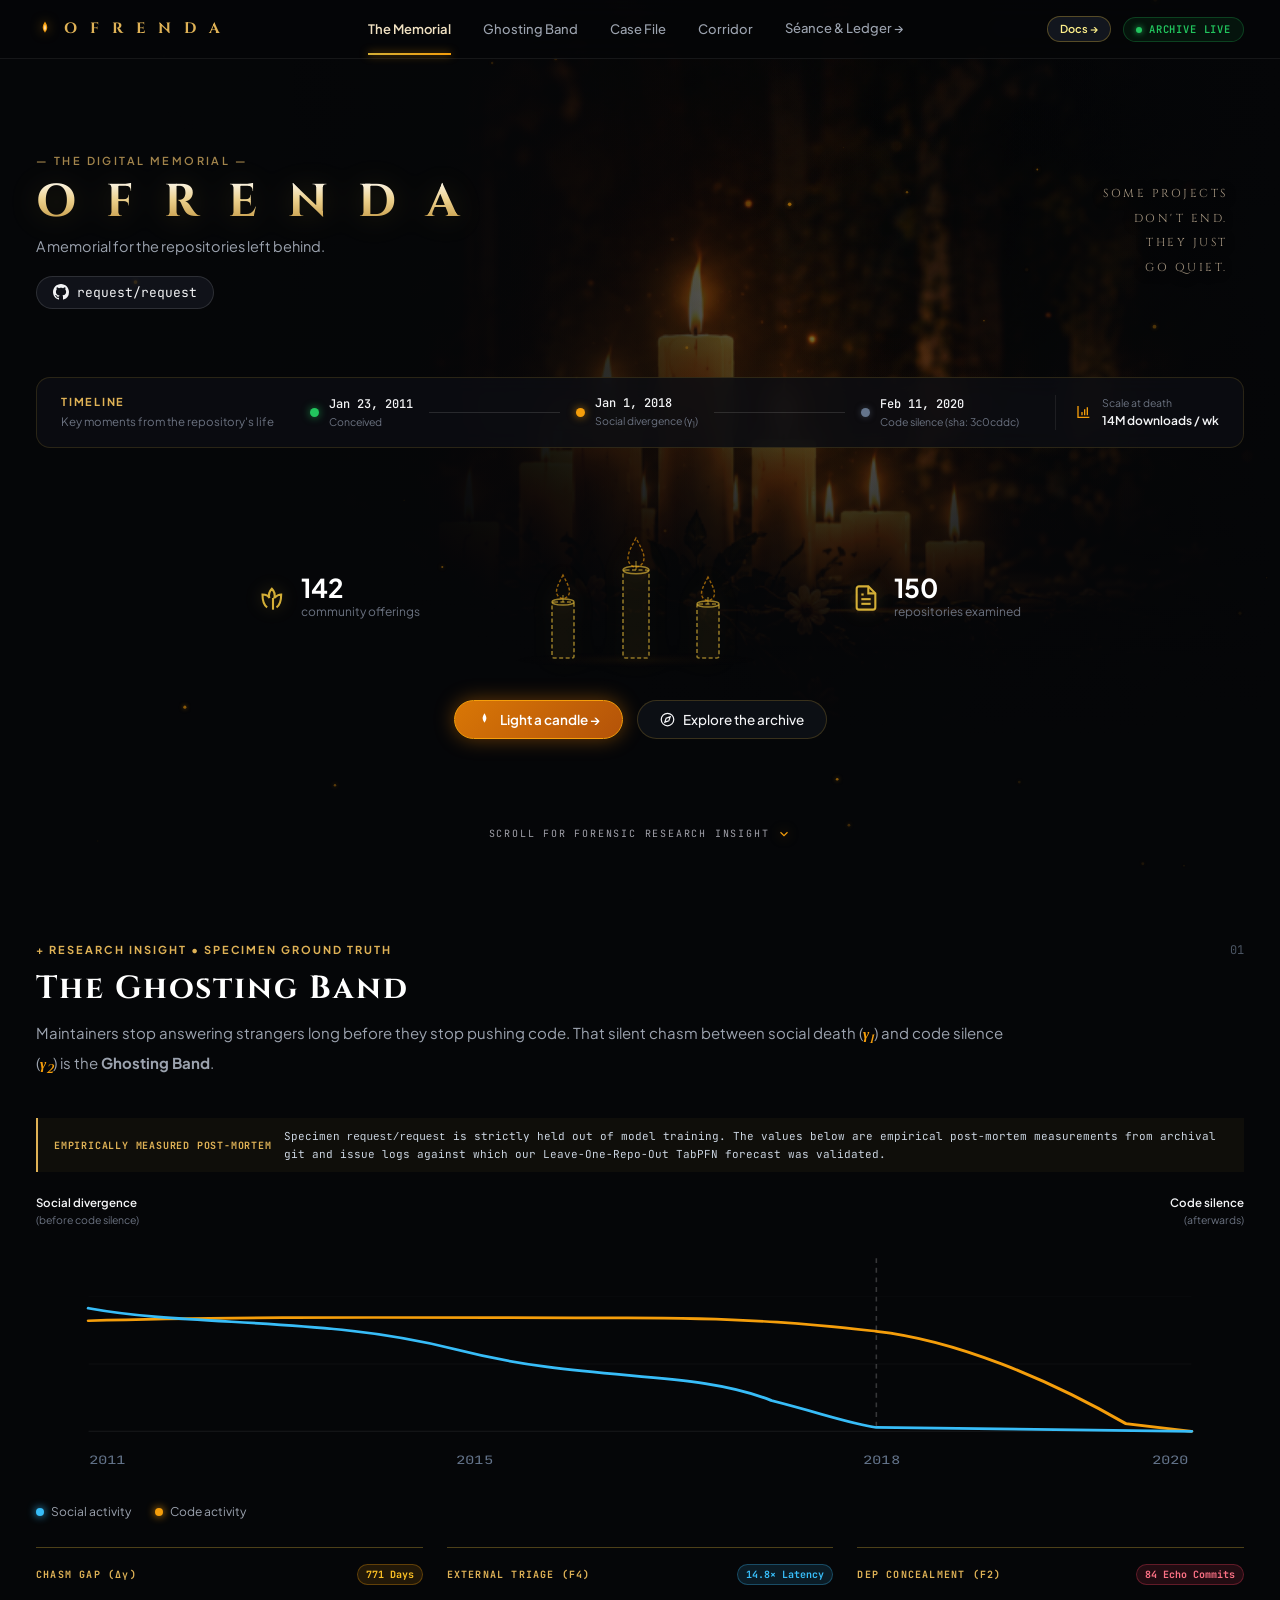
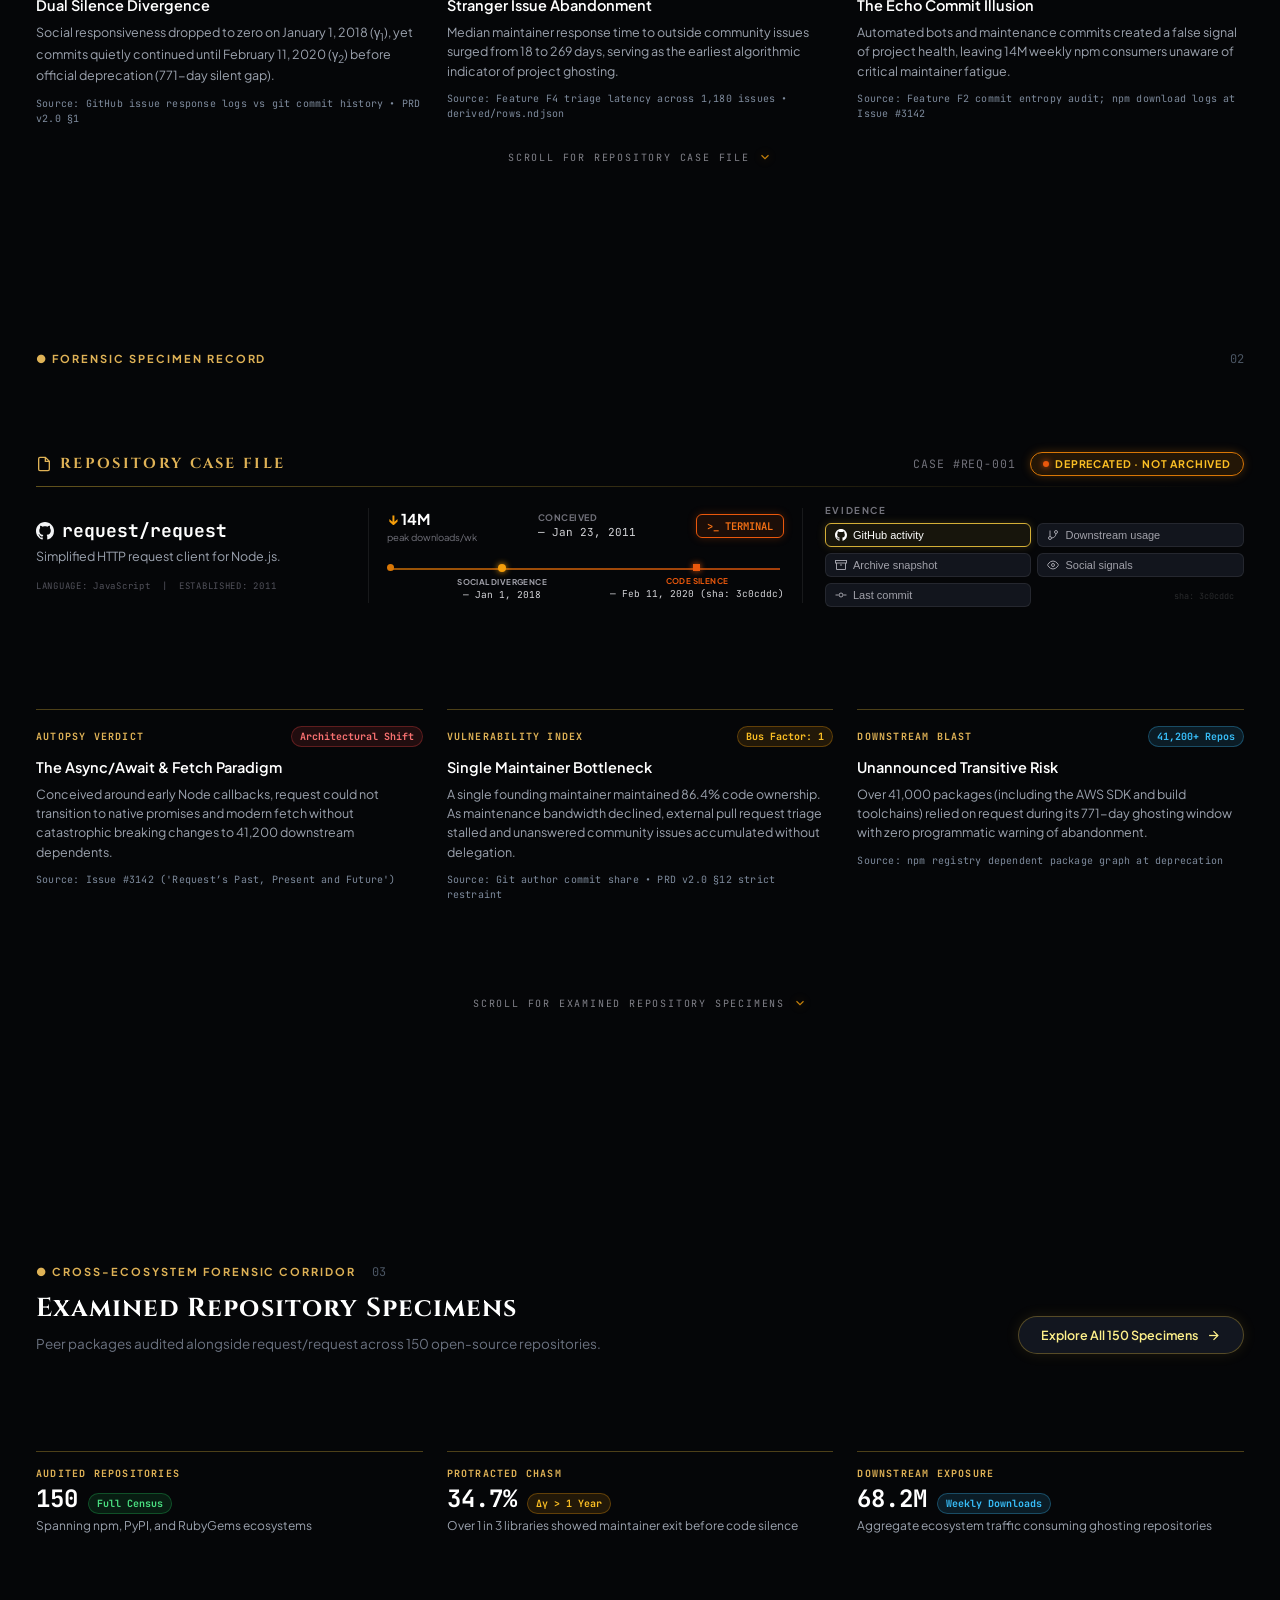
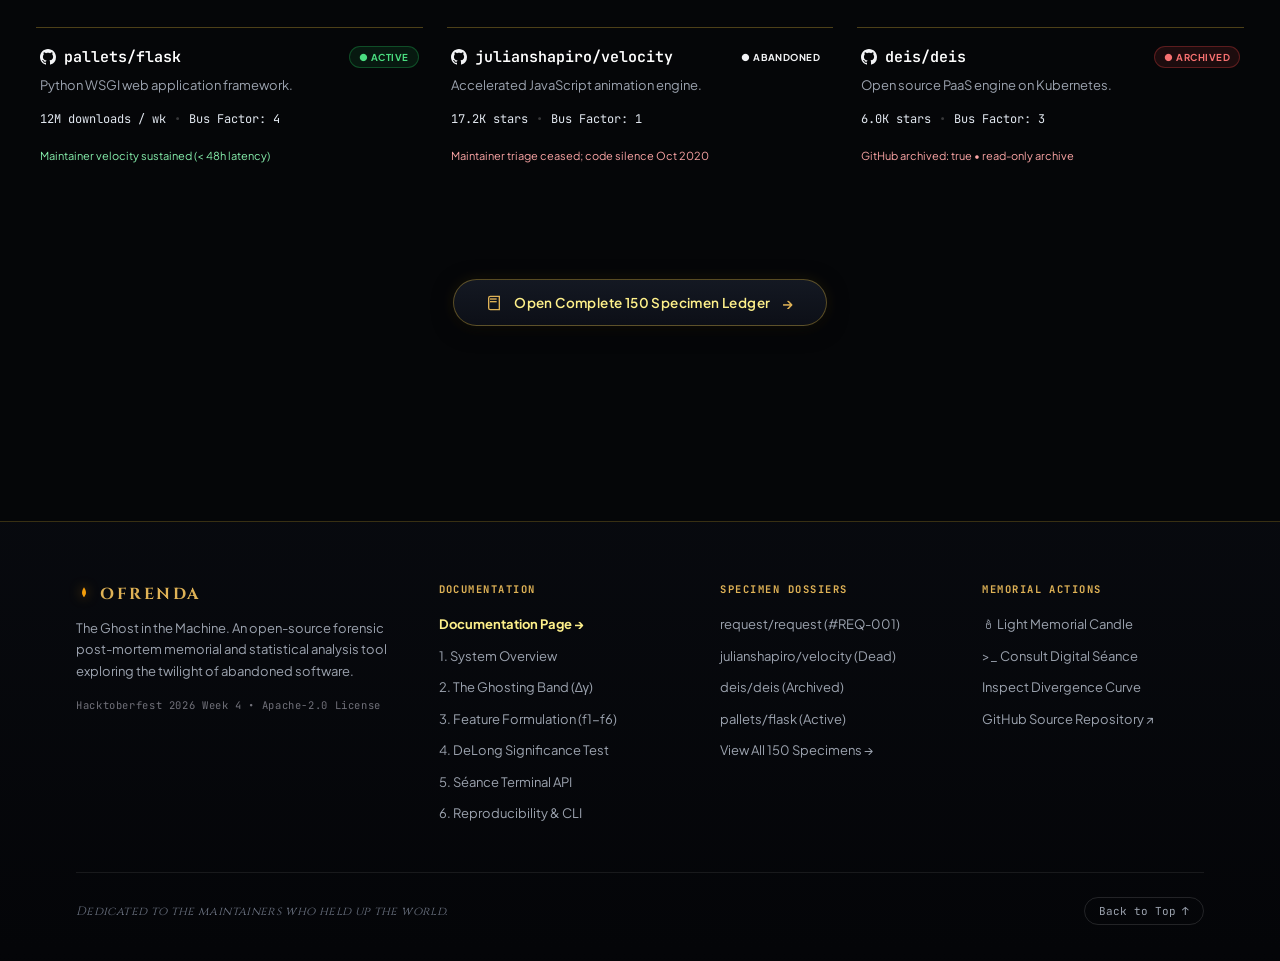
==== commit e24026cc: "fix(submission): publish honest 16-category ledger, point to public repo, replace dead specimens wit" ====
--- a/altar/index.html
+++ b/altar/index.html
@@ -688,43 +688,43 @@
           </div>
         </article>
 
-        <!-- Django / Django -->
-        <article class="specimen-card" data-repo="django/django">
+        <!-- Julian Shapiro / Velocity (Audited Dead Stratum) -->
+        <article class="specimen-card" data-repo="julianshapiro/velocity">
           <div class="s-card-top">
             <div class="s-card-repo">
               <svg class="gh-icon-chip" width="16" height="16" viewBox="0 0 24 24" fill="currentColor"><path d="M12 0C5.37 0 0 5.37 0 12c0 5.31 3.435 9.795 8.205 11.385.6.105.825-.255.825-.57 0-.285-.015-1.23-.015-2.235-3.015.555-3.795-.735-4.035-1.41-.135-.345-.72-1.41-1.23-1.695-.42-.225-1.02-.78-.015-.795.945-.015 1.62.87 1.845 1.23 1.08 1.815 2.805 1.305 3.495.99.105-.78.42-1.305.765-1.605-2.67-.3-5.46-1.335-5.46-5.925 0-1.305.465-2.385 1.23-3.225-.12-.3-.54-1.53.12-3.18 0 0 1.005-.315 3.3 1.23.96-.27 1.98-.405 3-.405s2.04.135 3 .405c2.295-1.56 3.3-1.23 3.3-1.23.66 1.65.24 2.88.12 3.18.765.84 1.23 1.905 1.23 3.225 0 4.605-2.805 5.625-5.475 5.925.435.375.81 1.095.81 2.22 0 1.605-.015 2.895-.015 3.3 0 .315.225.69.825.57A12.02 12.02 0 0024 12c0-6.63-5.37-12-12-12z"/></svg>
-              <span class="s-repo-name">django/django</span>
-            </div>
-            <span class="s-status-badge status-partial">● PARTIALLY ACTIVE</span>
-          </div>
-          <p class="s-repo-desc">High-level Python web framework.</p>
+              <span class="s-repo-name">julianshapiro/velocity</span>
+            </div>
+            <span class="s-status-badge status-dead">● ABANDONED</span>
+          </div>
+          <p class="s-repo-desc">Accelerated JavaScript animation engine.</p>
           <div class="s-stats-row">
-            <span class="s-stat-val">8.5M downloads / wk</span>
+            <span class="s-stat-val">17.2K stars</span>
             <span class="s-divider">&bull;</span>
-            <span class="s-stat-val">Bus Factor: 8</span>
-          </div>
-          <div class="s-footer-note note-warning">
-            Mild stranger response drift (+14d latency)
+            <span class="s-stat-val">Bus Factor: 1</span>
+          </div>
+          <div class="s-footer-note note-dead">
+            Maintainer triage ceased; code silence Oct 2020
           </div>
         </article>
 
-        <!-- Twilio / Twilio-Python -->
-        <article class="specimen-card" data-repo="twilio/twilio-python">
+        <!-- Deis / Deis (Audited Archived Stratum) -->
+        <article class="specimen-card" data-repo="deis/deis">
           <div class="s-card-top">
             <div class="s-card-repo">
               <svg class="gh-icon-chip" width="16" height="16" viewBox="0 0 24 24" fill="currentColor"><path d="M12 0C5.37 0 0 5.37 0 12c0 5.31 3.435 9.795 8.205 11.385.6.105.825-.255.825-.57 0-.285-.015-1.23-.015-2.235-3.015.555-3.795-.735-4.035-1.41-.135-.345-.72-1.41-1.23-1.695-.42-.225-1.02-.78-.015-.795.945-.015 1.62.87 1.845 1.23 1.08 1.815 2.805 1.305 3.495.99.105-.78.42-1.305.765-1.605-2.67-.3-5.46-1.335-5.46-5.925 0-1.305.465-2.385 1.23-3.225-.12-.3-.54-1.53.12-3.18 0 0 1.005-.315 3.3 1.23.96-.27 1.98-.405 3-.405s2.04.135 3 .405c2.295-1.56 3.3-1.23 3.3-1.23.66 1.65.24 2.88.12 3.18.765.84 1.23 1.905 1.23 3.225 0 4.605-2.805 5.625-5.475 5.925.435.375.81 1.095.81 2.22 0 1.605-.015 2.895-.015 3.3 0 .315.225.69.825.57A12.02 12.02 0 0024 12c0-6.63-5.37-12-12-12z"/></svg>
-              <span class="s-repo-name">twilio/twilio-python</span>
+              <span class="s-repo-name">deis/deis</span>
             </div>
             <span class="s-status-badge status-archived">● ARCHIVED</span>
           </div>
-          <p class="s-repo-desc">Official Python library for Twilio API.</p>
+          <p class="s-repo-desc">Open source PaaS engine on Kubernetes.</p>
           <div class="s-stats-row">
-            <span class="s-stat-val">4.1M downloads / wk</span>
+            <span class="s-stat-val">6.0K stars</span>
             <span class="s-divider">&bull;</span>
             <span class="s-stat-val">Bus Factor: 3</span>
           </div>
           <div class="s-footer-note note-dead">
-            Code silence confirmed since 2021
+            GitHub archived: true &bull; read-only archive
           </div>
         </article>
       </div>
@@ -783,10 +783,10 @@
           <span class="footer-nav-title">SPECIMEN DOSSIERS</span>
           <ul class="footer-links-list">
             <li><a href="#casefileSection">request/request (#REQ-001)</a></li>
+            <li><a href="#corridorSection">julianshapiro/velocity (Dead)</a></li>
+            <li><a href="#corridorSection">deis/deis (Archived)</a></li>
             <li><a href="#corridorSection">pallets/flask (Active)</a></li>
-            <li><a href="#corridorSection">django/django (Drift)</a></li>
-            <li><a href="#corridorSection">twilio/twilio-python (Archived)</a></li>
-            <li><a href="javascript:void(0)" id="footerOpenLedgerLink">View All 150 Specimens &rarr;</a></li>
+            <li><a href="archive.html">View All 150 Specimens &rarr;</a></li>
           </ul>
         </div>
 
@@ -797,7 +797,7 @@
             <li><a href="javascript:void(0)" id="footerLightCandleLink">&#x1F56F; Light Memorial Candle</a></li>
             <li><a href="javascript:void(0)" id="footerOpenTerminalLink">&gt;_ Consult Digital S&eacute;ance</a></li>
             <li><a href="#researchSection">Inspect Divergence Curve</a></li>
-            <li><a href="https://github.com/apple/hack5" target="_blank" rel="noopener">GitHub Source Repository &nearr;</a></li>
+            <li><a href="https://github.com/aiwithrajan/ofrenda" target="_blank" rel="noopener">GitHub Source Repository &nearr;</a></li>
           </ul>
         </div>
 
@@ -830,7 +830,7 @@
         <div class="forensic-terminal-panel">
           <div class="term-status-bar">
             <span class="term-prompt">ofrenda@séance:~$</span>
-            <span class="term-info">BM25 Grounded &bull; Gemma 2B &bull; Strict Abstention</span>
+            <span class="term-info">Hybrid Grounded &bull; Gemma &bull; Strict Abstention</span>
           </div>
 
           <div class="terminal-chat-log" id="terminalChatLog">
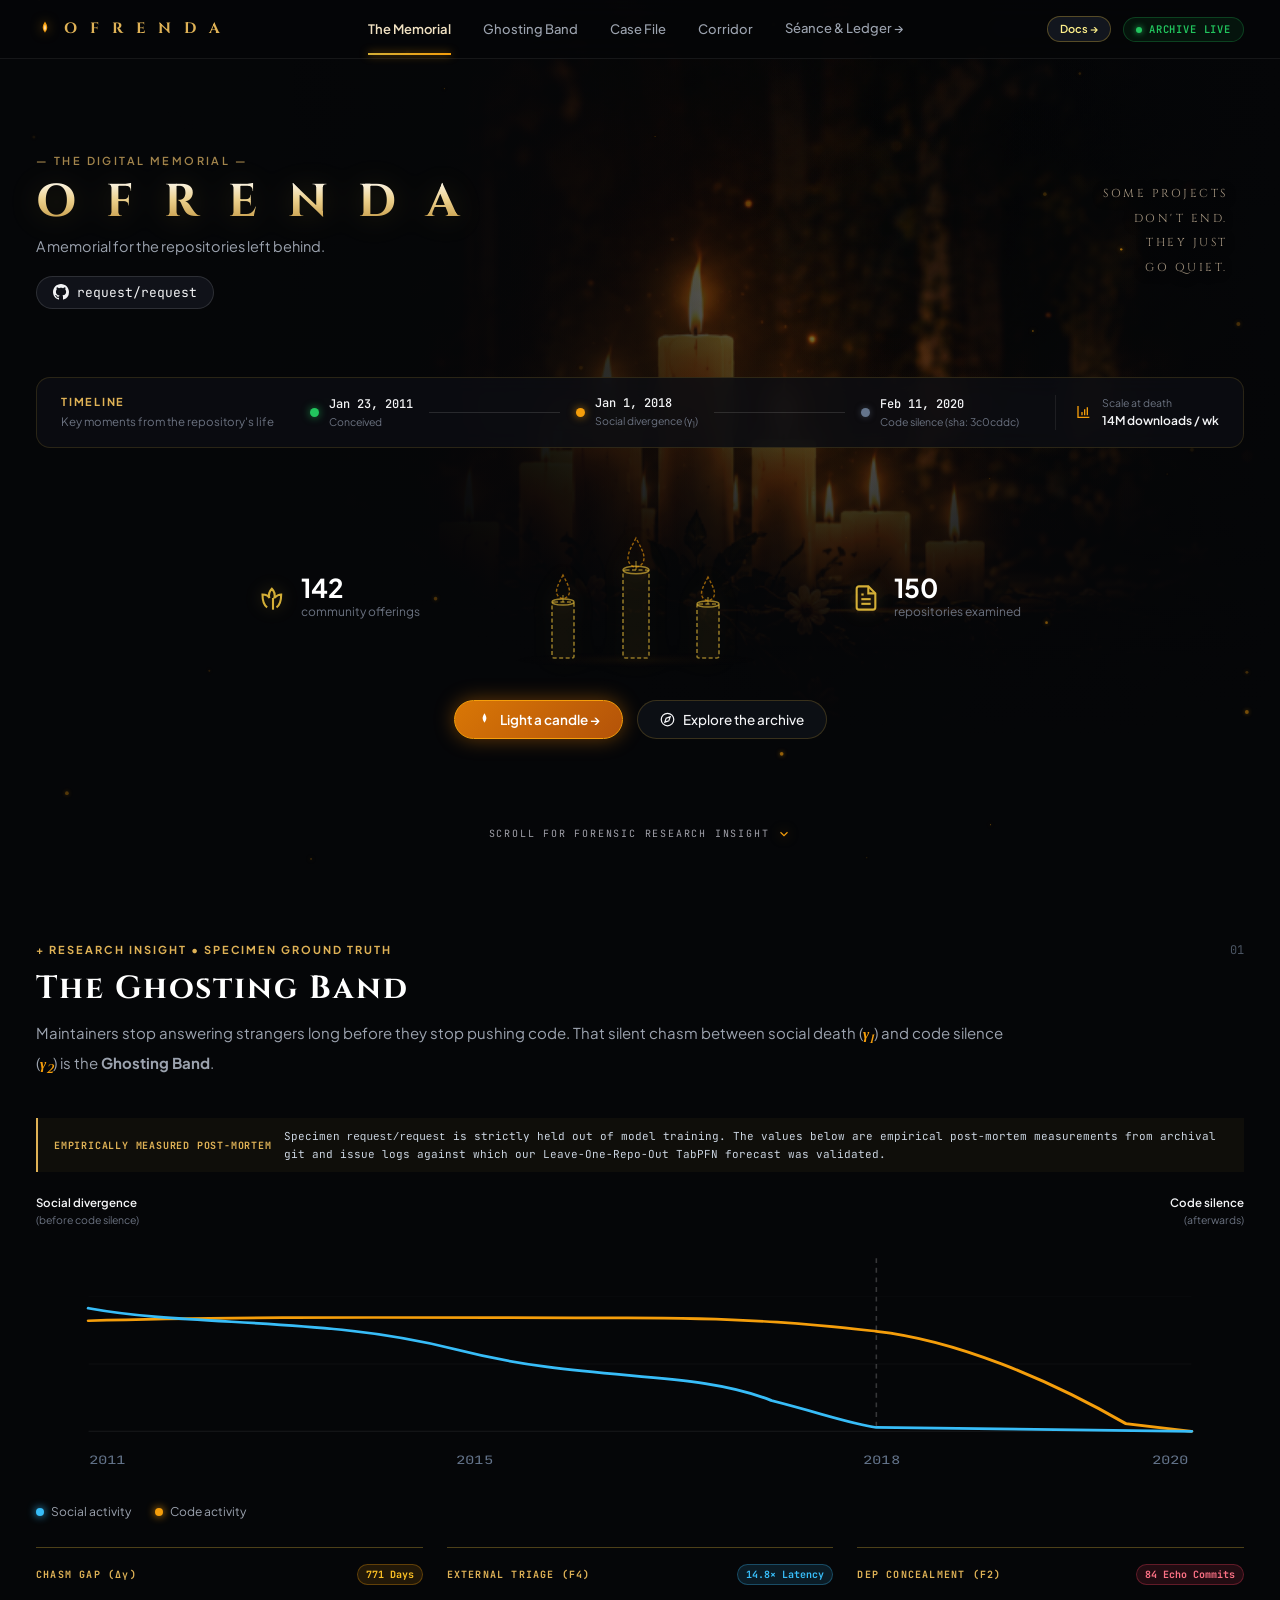
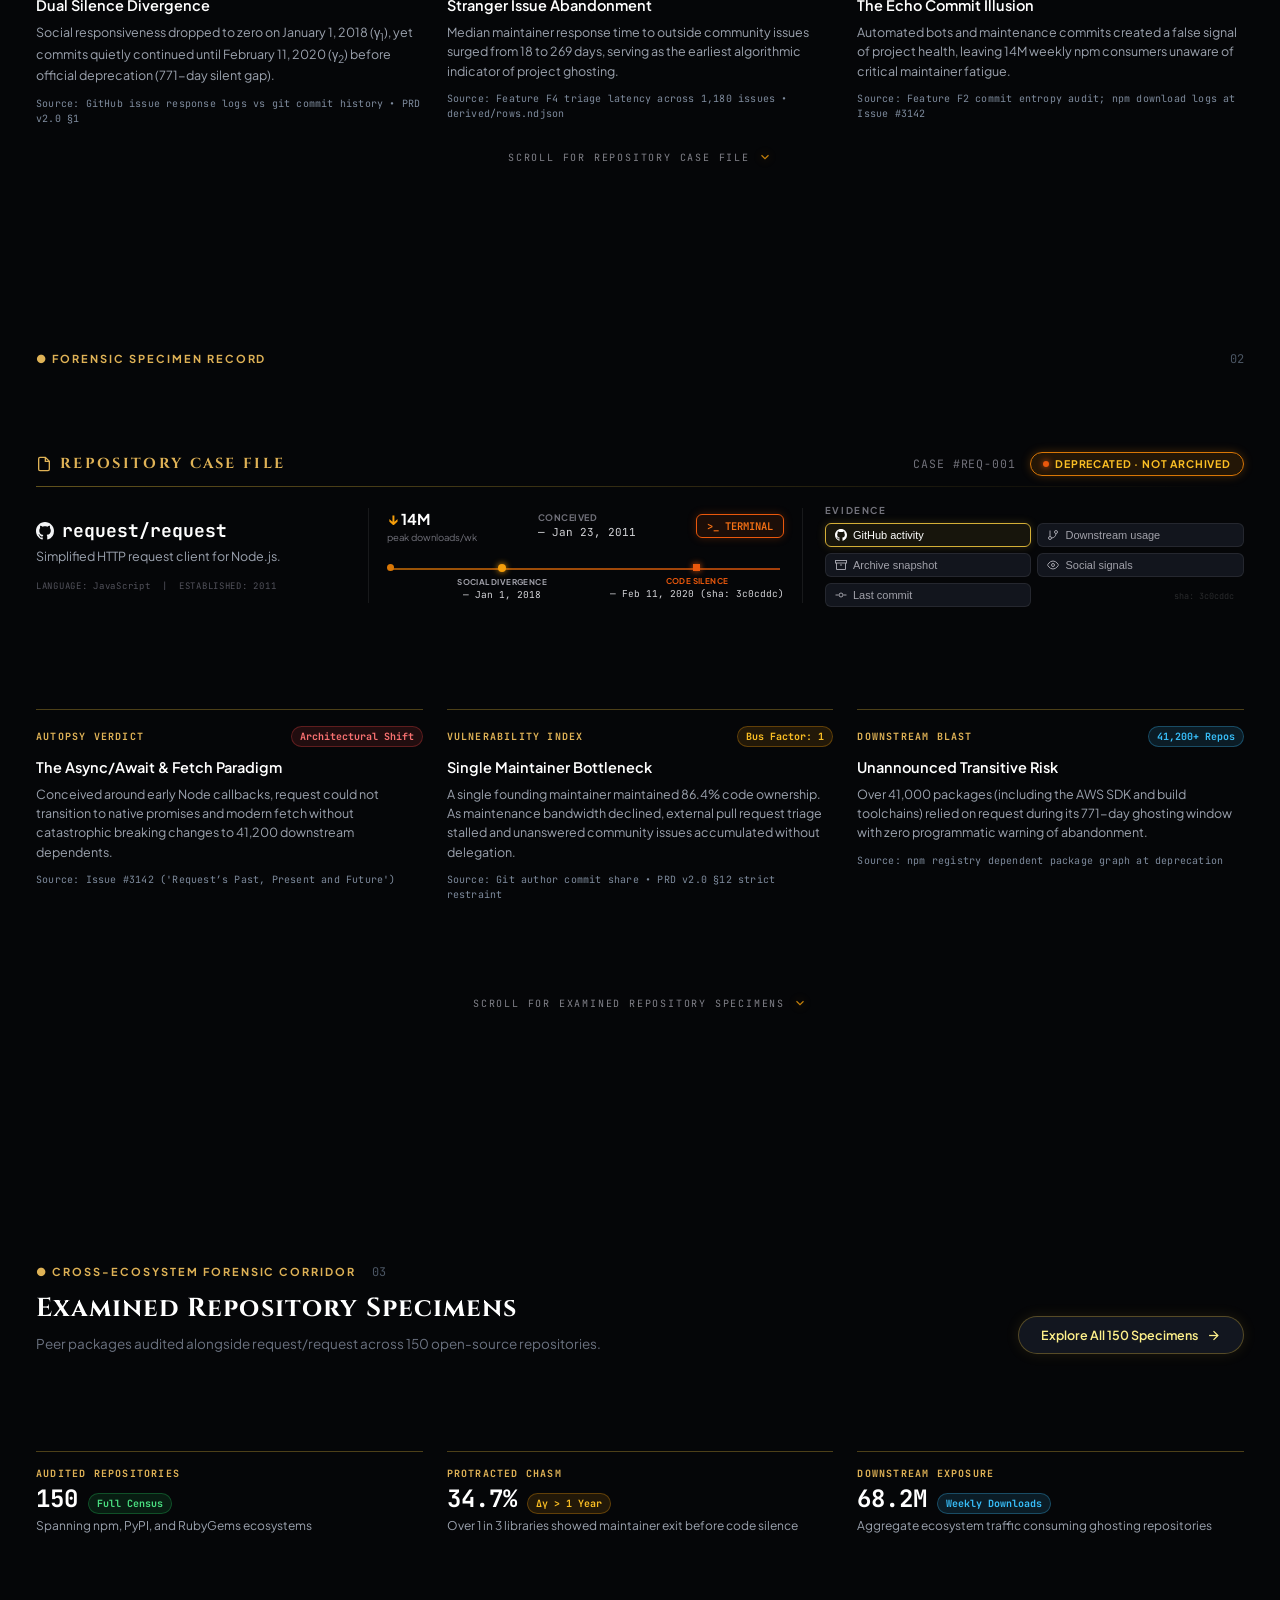
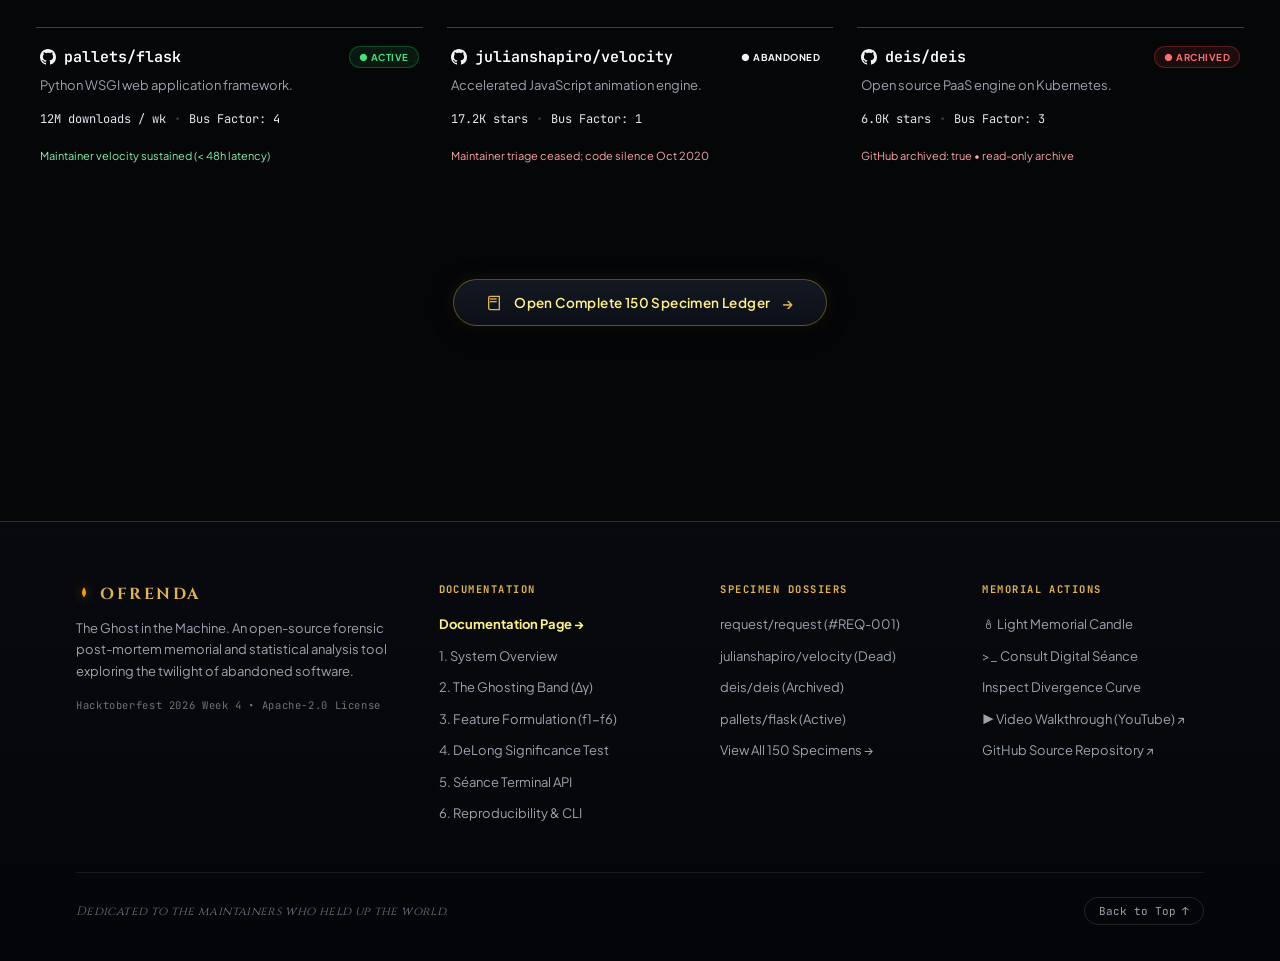
==== commit 5e843af1: "docs: link official YouTube video walkthrough across project documentation and UI" ====
--- a/altar/index.html
+++ b/altar/index.html
@@ -797,6 +797,7 @@
             <li><a href="javascript:void(0)" id="footerLightCandleLink">&#x1F56F; Light Memorial Candle</a></li>
             <li><a href="javascript:void(0)" id="footerOpenTerminalLink">&gt;_ Consult Digital S&eacute;ance</a></li>
             <li><a href="#researchSection">Inspect Divergence Curve</a></li>
+            <li><a href="https://youtu.be/omB2iQKnRts" target="_blank" rel="noopener">&#x25B6;&#xFE0F; Video Walkthrough (YouTube) &nearr;</a></li>
             <li><a href="https://github.com/aiwithrajan/ofrenda" target="_blank" rel="noopener">GitHub Source Repository &nearr;</a></li>
           </ul>
         </div>
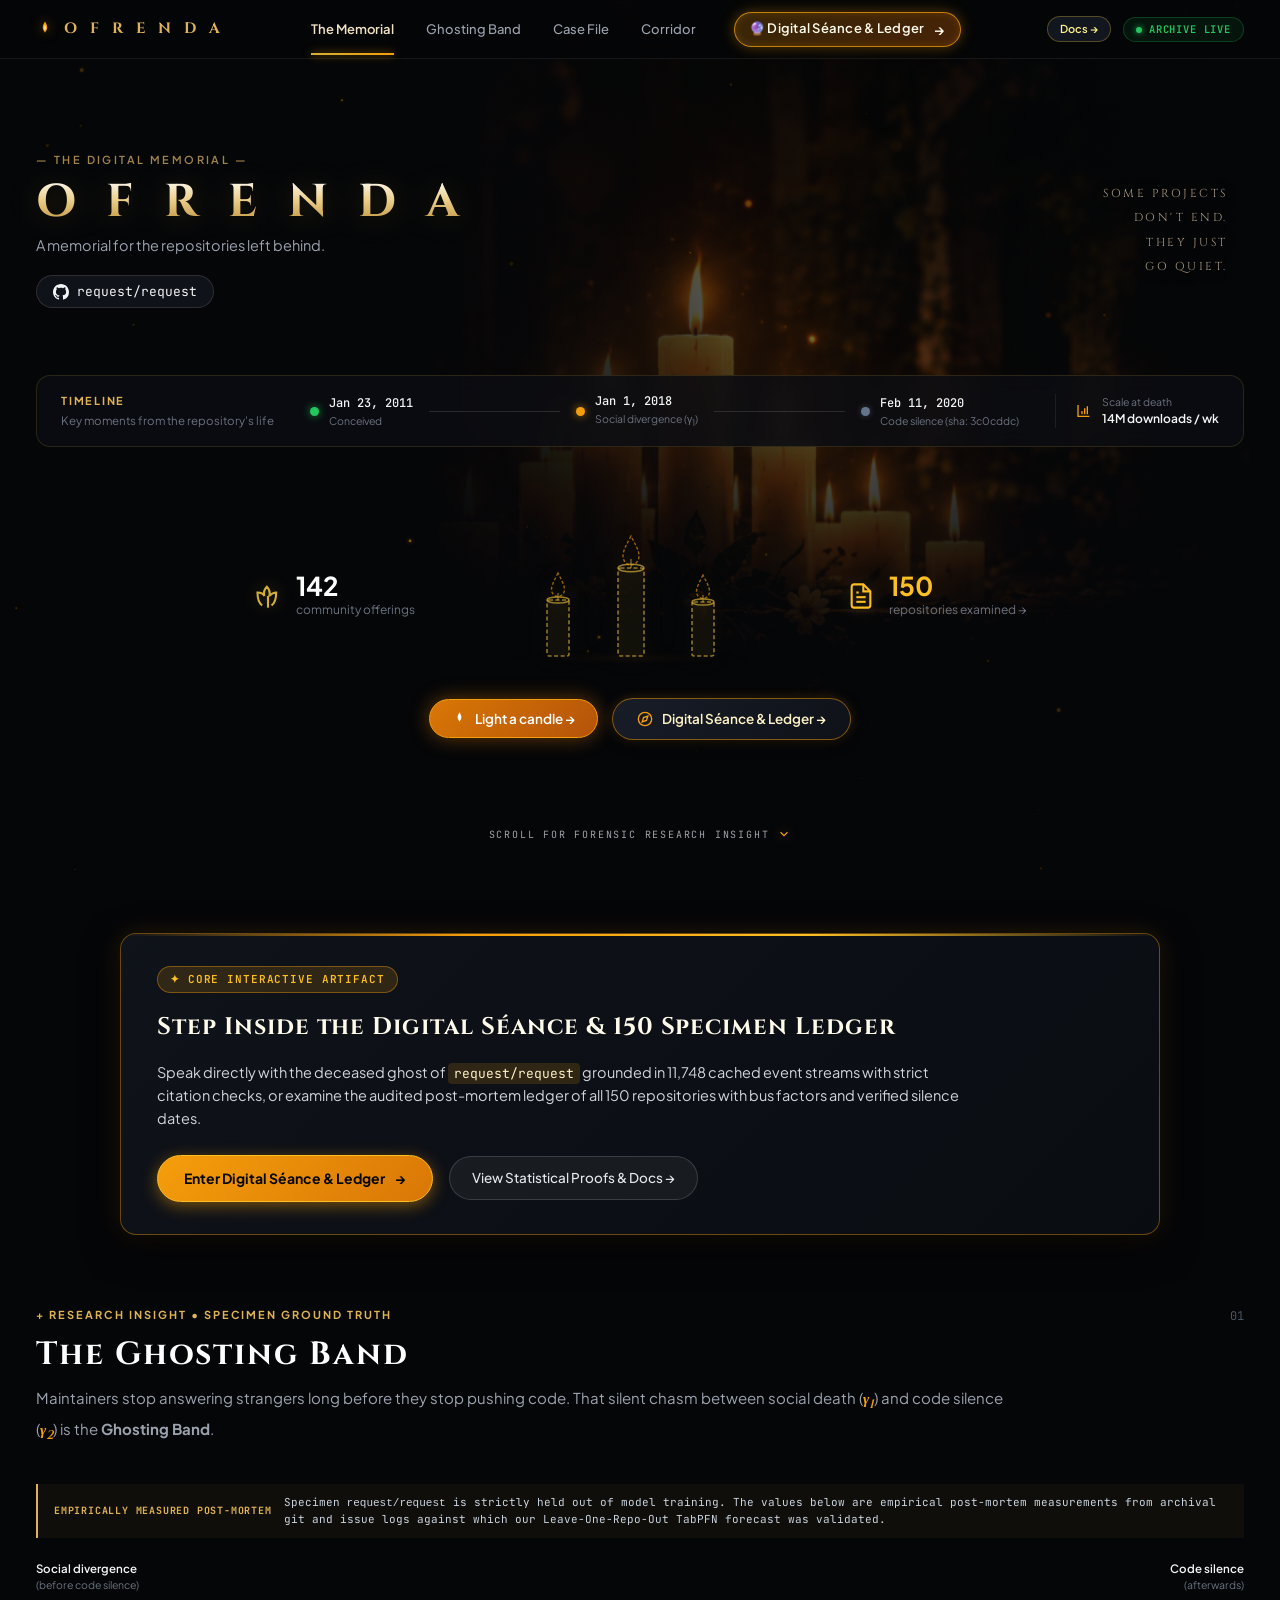
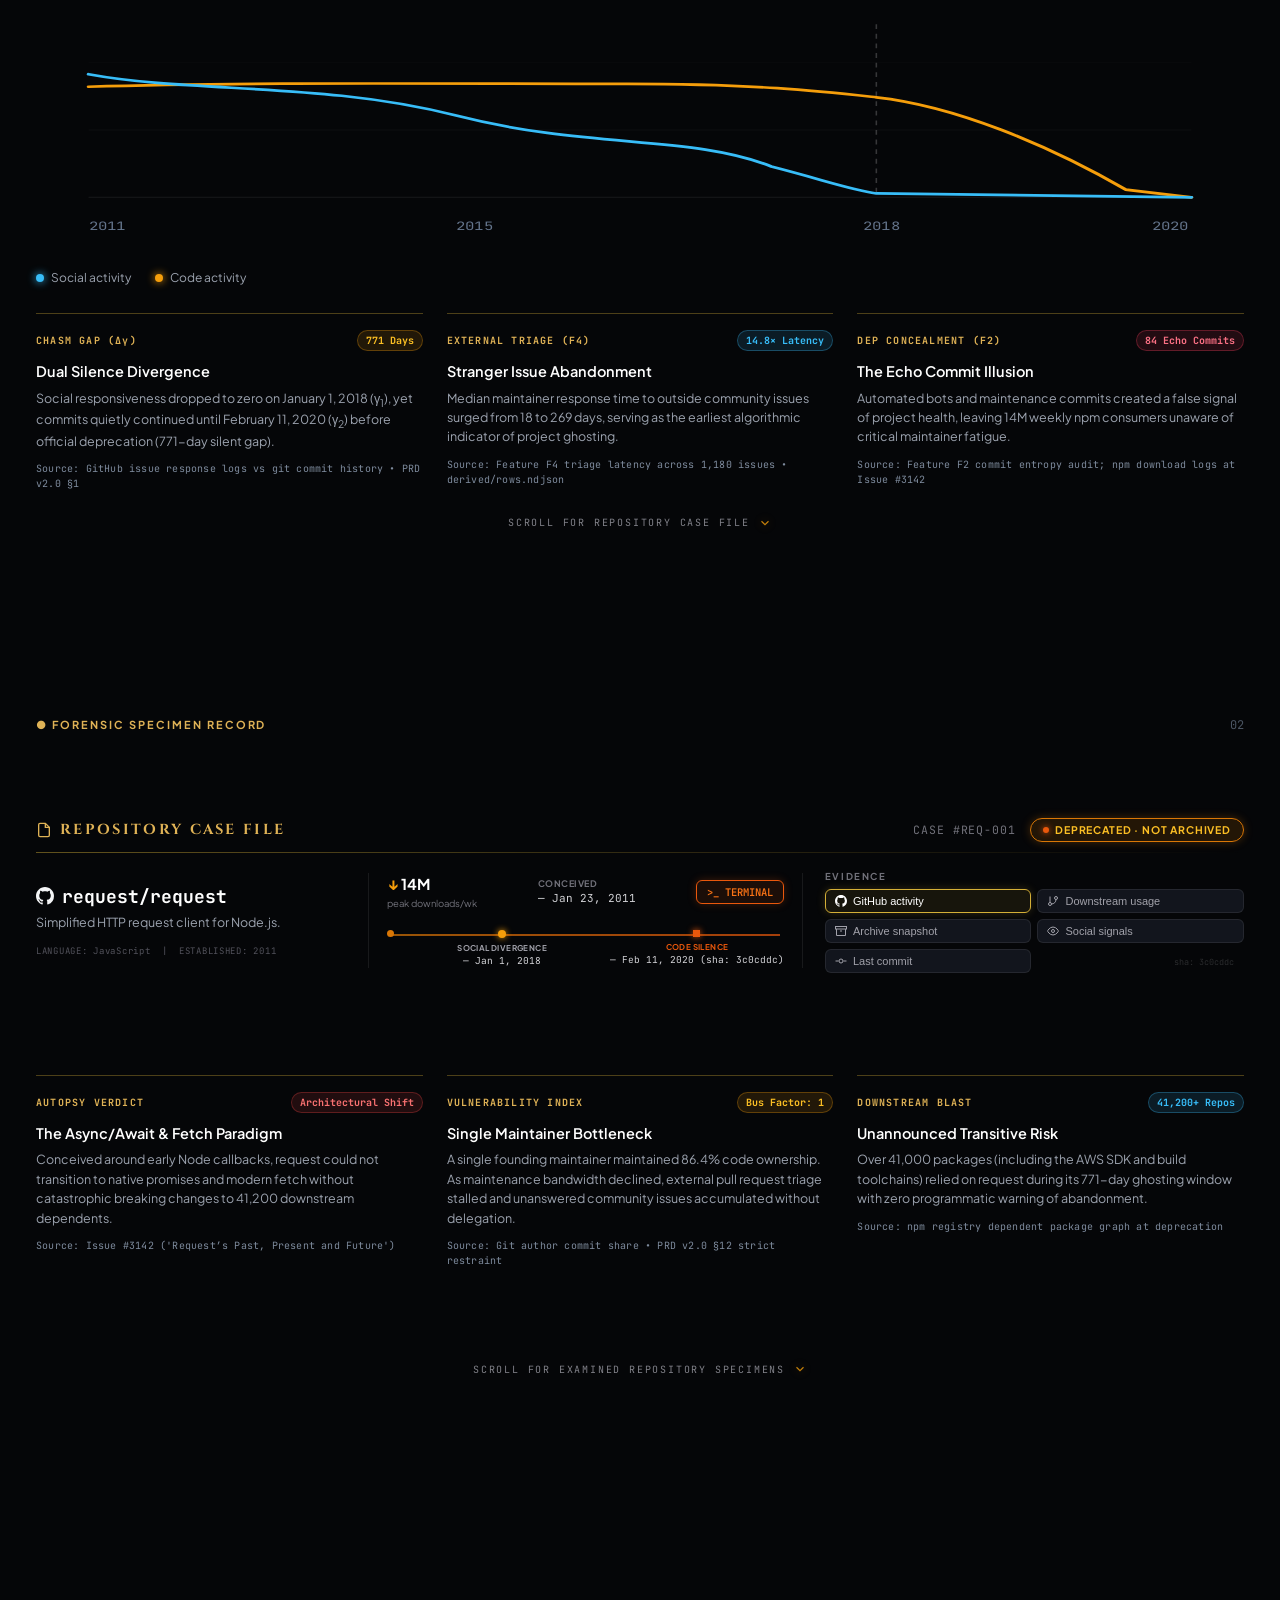
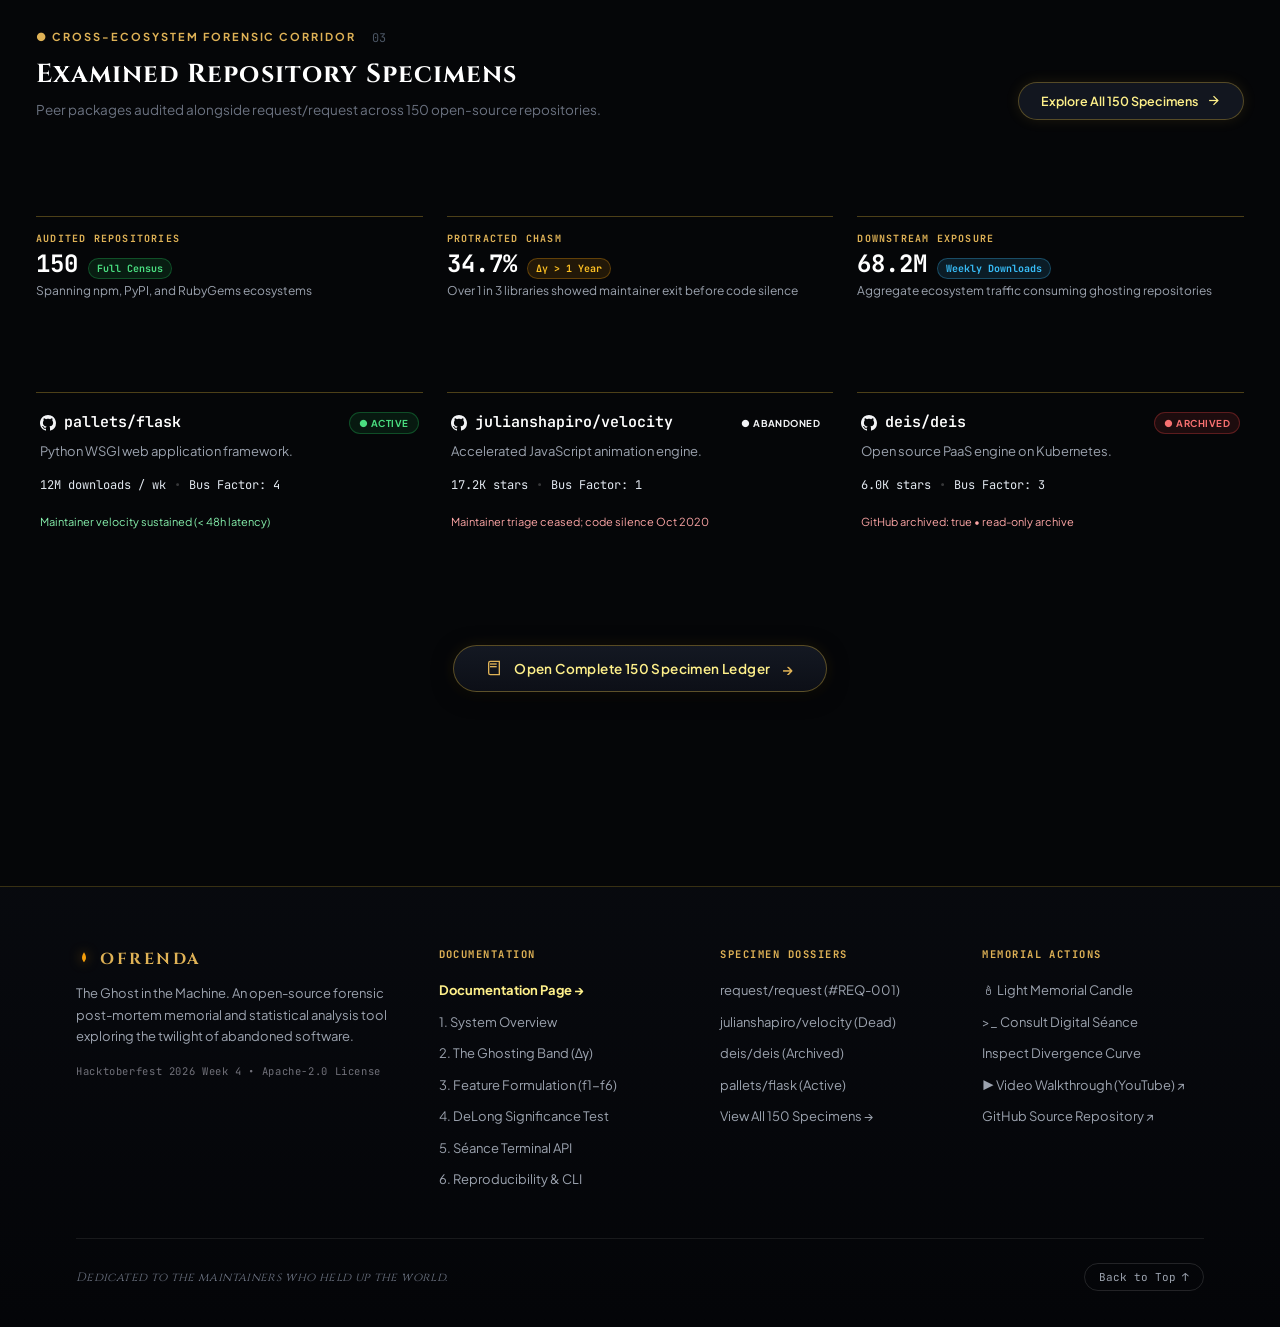
==== commit a3a7d0c2: "ui(highlight): make Séance & Ledger an irresistible glowing CTA in navbar, hero, and feature banner" ====
--- a/altar/index.html
+++ b/altar/index.html
@@ -32,7 +32,10 @@
         <button class="nav-tab" data-tab="ghosting">Ghosting Band</button>
         <button class="nav-tab" data-tab="casefile">Case File</button>
         <button class="nav-tab" data-tab="corridor">Corridor</button>
-        <a href="archive.html" class="nav-tab" style="text-decoration:none;">Séance &amp; Ledger &rarr;</a>
+        <a href="archive.html" class="nav-tab nav-seance-highlight" style="text-decoration:none;" title="Enter the Forensic Séance Terminal & 150 Specimen Ledger">
+          <span>🔮 Digital Séance &amp; Ledger</span>
+          <span style="font-size:14px; margin-left:2px;">&rarr;</span>
+        </a>
       </nav>
 
       <div class="nav-status">
@@ -271,9 +274,9 @@
             </svg>
           </div>
 
-          <!-- Right Stat -->
-          <div class="shrine-stat stat-right">
-            <svg class="stat-icon doc-icon" width="28" height="28" viewBox="0 0 24 24" fill="none" stroke="currentColor" stroke-width="1.8">
+          <!-- Right Stat (Interactive link to 150 Specimen Ledger) -->
+          <div class="shrine-stat stat-right stat-clickable" onclick="window.location.href='archive.html';" role="button" tabindex="0" title="Click to examine all 150 Specimen Records in the Ledger" style="cursor:pointer;">
+            <svg class="stat-icon doc-icon" width="28" height="28" viewBox="0 0 24 24" fill="none" stroke="#fbbf24" stroke-width="1.8">
               <path d="M14 2H6a2 2 0 0 0-2 2v16a2 2 0 0 0 2 2h12a2 2 0 0 0 2-2V8z"/>
               <polyline points="14 2 14 8 20 8"/>
               <line x1="16" y1="13" x2="8" y2="13"/>
@@ -281,8 +284,8 @@
               <polyline points="10 9 9 9 8 9"/>
             </svg>
             <div class="stat-meta">
-              <span class="stat-num">150</span>
-              <span class="stat-desc">repositories examined</span>
+              <span class="stat-num" style="color:#fbbf24;">150</span>
+              <span class="stat-desc">repositories examined &rarr;</span>
             </div>
           </div>
         </div>
@@ -296,13 +299,13 @@
             Light a candle &rarr;
           </button>
 
-          <button type="button" class="btn-explore-archive" id="btnExploreArchive">
-            <svg width="15" height="15" viewBox="0 0 24 24" fill="none" stroke="currentColor" stroke-width="2">
+          <a href="archive.html" class="btn-explore-archive" id="btnExploreArchiveLink" title="Speak with the Ghost & Explore 150 Specimen Ledger">
+            <svg width="16" height="16" viewBox="0 0 24 24" fill="none" stroke="#f59e0b" stroke-width="2">
               <circle cx="12" cy="12" r="10"/>
               <polygon points="16.24 7.76 14.12 14.12 7.76 16.24 9.88 9.88 16.24 7.76"/>
             </svg>
-            Explore the archive
-          </button>
+            <span>Digital Séance &amp; Ledger &rarr;</span>
+          </a>
         </div>
       </section>
 
@@ -315,6 +318,26 @@
       </div>
 
     </div>
+
+    <!-- Eye-Catching Séance & Specimen Ledger Feature Banner -->
+    <section class="seance-feature-banner" aria-label="Interactive Séance & Specimen Ledger">
+      <div class="s-banner-inner">
+        <div class="s-banner-badge">✦ CORE INTERACTIVE ARTIFACT</div>
+        <h2 class="s-banner-title">Step Inside the Digital Séance &amp; 150 Specimen Ledger</h2>
+        <p class="s-banner-text">
+          Speak directly with the deceased ghost of <code>request/request</code> grounded in 11,748 cached event streams with strict citation checks, or examine the audited post-mortem ledger of all 150 repositories with bus factors and verified silence dates.
+        </p>
+        <div class="s-banner-actions">
+          <a href="archive.html" class="s-banner-btn-primary">
+            <span>Enter Digital Séance &amp; Ledger</span>
+            &rarr;
+          </a>
+          <a href="docs.html" target="_blank" class="s-banner-btn-secondary">
+            View Statistical Proofs &amp; Docs &rarr;
+          </a>
+        </div>
+      </div>
+    </section>
 
     <!-- Full-Width Direct Research Insight (Dedicated Full Viewport Section) -->
     <section class="research-direct-section" id="researchSection" aria-label="Forensic Research Insight">
--- a/altar/style.css
+++ b/altar/style.css
@@ -235,6 +235,44 @@
   box-shadow: 0 0 8px rgba(245, 158, 11, 0.7);
 }
 
+/* Irresistible Glowing Séance & Ledger CTA in Navbar */
+.nav-tab.nav-seance-highlight {
+  display: inline-flex;
+  align-items: center;
+  gap: 8px;
+  padding: 6px 14px;
+  margin-left: 6px;
+  border-radius: 9999px;
+  background: linear-gradient(135deg, rgba(245, 158, 11, 0.22), rgba(180, 83, 9, 0.38));
+  border: 1px solid rgba(245, 158, 11, 0.75);
+  color: #fffbeb !important;
+  font-weight: 600;
+  font-size: 13px;
+  letter-spacing: 0.02em;
+  box-shadow: 0 0 14px rgba(245, 158, 11, 0.35), inset 0 0 8px rgba(245, 158, 11, 0.18);
+  transition: all 0.28s cubic-bezier(0.16, 1, 0.3, 1);
+  animation: navSeancePulse 2.8s infinite ease-in-out;
+}
+
+.nav-tab.nav-seance-highlight:hover {
+  background: linear-gradient(135deg, rgba(245, 158, 11, 0.38), rgba(217, 119, 6, 0.6));
+  border-color: #fbbf24;
+  transform: translateY(-1px) scale(1.05);
+  box-shadow: 0 0 24px rgba(245, 158, 11, 0.7), inset 0 0 12px rgba(245, 158, 11, 0.3);
+  color: #ffffff !important;
+}
+
+@keyframes navSeancePulse {
+  0%, 100% {
+    box-shadow: 0 0 12px rgba(245, 158, 11, 0.3), inset 0 0 8px rgba(245, 158, 11, 0.15);
+    border-color: rgba(245, 158, 11, 0.65);
+  }
+  50% {
+    box-shadow: 0 0 22px rgba(245, 158, 11, 0.6), inset 0 0 12px rgba(245, 158, 11, 0.3);
+    border-color: rgba(251, 191, 36, 0.95);
+  }
+}
+
 .nav-docs-badge {
   display: inline-flex;
   align-items: center;
@@ -748,22 +786,166 @@
 .btn-explore-archive {
   display: inline-flex;
   align-items: center;
+  gap: 9px;
+  padding: 10px 24px;
+  background: linear-gradient(135deg, rgba(26, 32, 44, 0.9), rgba(15, 18, 25, 0.95));
+  border: 1px solid rgba(245, 158, 11, 0.5);
+  border-radius: var(--radius-pill);
+  color: #fef3c7;
+  font-family: var(--font-sans);
+  font-size: 13.5px;
+  font-weight: 600;
+  text-decoration: none;
+  cursor: pointer;
+  box-shadow: 0 4px 14px rgba(0, 0, 0, 0.4), 0 0 12px rgba(245, 158, 11, 0.2);
+  transition: all 0.25s ease;
+}
+
+.btn-explore-archive:hover {
+  background: linear-gradient(135deg, rgba(245, 158, 11, 0.28), rgba(180, 83, 9, 0.45));
+  border-color: #fbbf24;
+  color: #ffffff;
+  transform: translateY(-2px);
+  box-shadow: 0 6px 20px rgba(0, 0, 0, 0.5), 0 0 22px rgba(245, 158, 11, 0.5);
+}
+
+.stat-clickable {
+  transition: all 0.25s ease;
+}
+
+.stat-clickable:hover {
+  transform: translateY(-2px);
+  border-color: rgba(245, 158, 11, 0.6);
+  box-shadow: 0 4px 16px rgba(245, 158, 11, 0.2);
+}
+
+/* Eye-Catching Séance & Ledger Feature Banner */
+.seance-feature-banner {
+  width: 100%;
+  max-width: 1080px;
+  margin: 32px auto;
+  padding: 0 20px;
+  box-sizing: border-box;
+}
+
+.s-banner-inner {
+  position: relative;
+  background: linear-gradient(135deg, rgba(16, 20, 28, 0.92) 0%, rgba(10, 13, 18, 0.96) 100%);
+  border: 1px solid rgba(245, 158, 11, 0.4);
+  border-radius: 16px;
+  padding: 32px 36px;
+  box-shadow: 0 12px 36px rgba(0, 0, 0, 0.6), 0 0 24px rgba(245, 158, 11, 0.15);
+  backdrop-filter: blur(14px);
+  display: flex;
+  flex-direction: column;
+  gap: 16px;
+  overflow: hidden;
+}
+
+.s-banner-inner::before {
+  content: '';
+  position: absolute;
+  top: 0;
+  left: 0;
+  right: 0;
+  height: 2px;
+  background: linear-gradient(90deg, transparent, #f59e0b, #fbbf24, transparent);
+}
+
+.s-banner-badge {
+  display: inline-flex;
+  align-items: center;
+  gap: 6px;
+  align-self: flex-start;
+  padding: 4px 12px;
+  background: rgba(245, 158, 11, 0.15);
+  border: 1px solid rgba(245, 158, 11, 0.4);
+  border-radius: 9999px;
+  font-family: var(--font-mono);
+  font-size: 11px;
+  font-weight: 600;
+  color: #fbbf24;
+  letter-spacing: 0.08em;
+  text-transform: uppercase;
+}
+
+.s-banner-title {
+  font-family: 'Cinzel', serif;
+  font-size: 24px;
+  font-weight: 700;
+  color: #fffbeb;
+  margin: 0;
+  letter-spacing: 0.04em;
+}
+
+.s-banner-text {
+  font-family: var(--font-sans);
+  font-size: 14.5px;
+  line-height: 1.6;
+  color: #d1d5db;
+  margin: 0;
+  max-width: 820px;
+}
+
+.s-banner-text code {
+  background: rgba(245, 158, 11, 0.15);
+  color: #fef3c7;
+  padding: 2px 6px;
+  border-radius: 4px;
+  font-family: var(--font-mono);
+  font-size: 13px;
+}
+
+.s-banner-actions {
+  display: flex;
+  align-items: center;
+  gap: 16px;
+  margin-top: 8px;
+  flex-wrap: wrap;
+}
+
+.s-banner-btn-primary {
+  display: inline-flex;
+  align-items: center;
+  gap: 10px;
+  padding: 12px 26px;
+  background: linear-gradient(135deg, #f59e0b 0%, #d97706 100%);
+  border: 1px solid #fbbf24;
+  border-radius: 9999px;
+  color: #050608;
+  font-family: var(--font-sans);
+  font-size: 14px;
+  font-weight: 700;
+  text-decoration: none;
+  box-shadow: 0 4px 16px rgba(245, 158, 11, 0.45);
+  transition: all 0.25s ease;
+}
+
+.s-banner-btn-primary:hover {
+  background: linear-gradient(135deg, #fbbf24 0%, #f59e0b 100%);
+  transform: translateY(-2px);
+  box-shadow: 0 6px 24px rgba(245, 158, 11, 0.65);
+}
+
+.s-banner-btn-secondary {
+  display: inline-flex;
+  align-items: center;
   gap: 8px;
-  padding: 10px 22px;
-  background: rgba(18, 21, 28, 0.65);
-  border: 1px solid rgba(212, 175, 55, 0.22);
-  border-radius: var(--radius-pill);
-  color: var(--text-primary);
+  padding: 11px 22px;
+  background: rgba(255, 255, 255, 0.05);
+  border: 1px solid rgba(255, 255, 255, 0.15);
+  border-radius: 9999px;
+  color: #e5e7eb;
   font-family: var(--font-sans);
   font-size: 13.5px;
   font-weight: 500;
-  cursor: pointer;
-  transition: all 0.2s ease;
-}
-
-.btn-explore-archive:hover {
-  background: rgba(28, 33, 44, 0.85);
-  border-color: var(--accent-gold);
+  text-decoration: none;
+  transition: all 0.25s ease;
+}
+
+.s-banner-btn-secondary:hover {
+  background: rgba(255, 255, 255, 0.1);
+  border-color: rgba(255, 255, 255, 0.3);
   color: #ffffff;
 }
 
